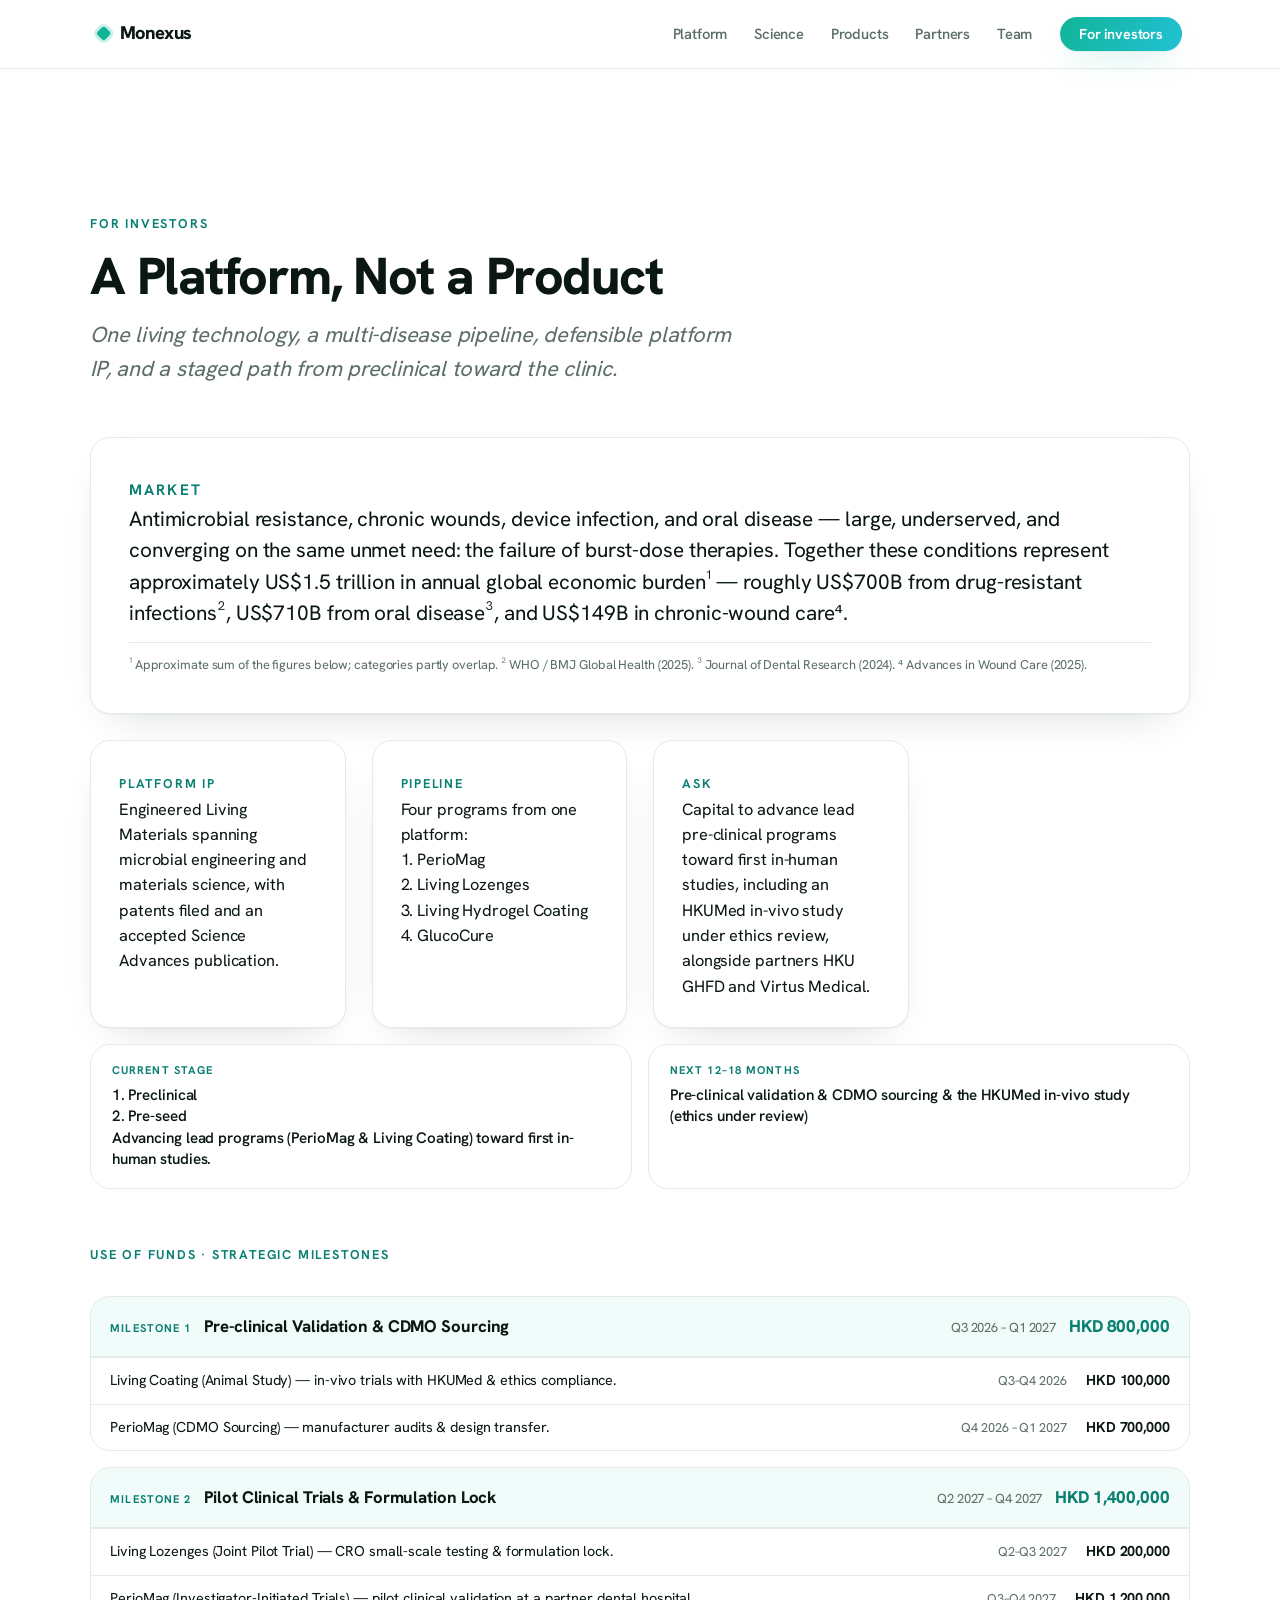
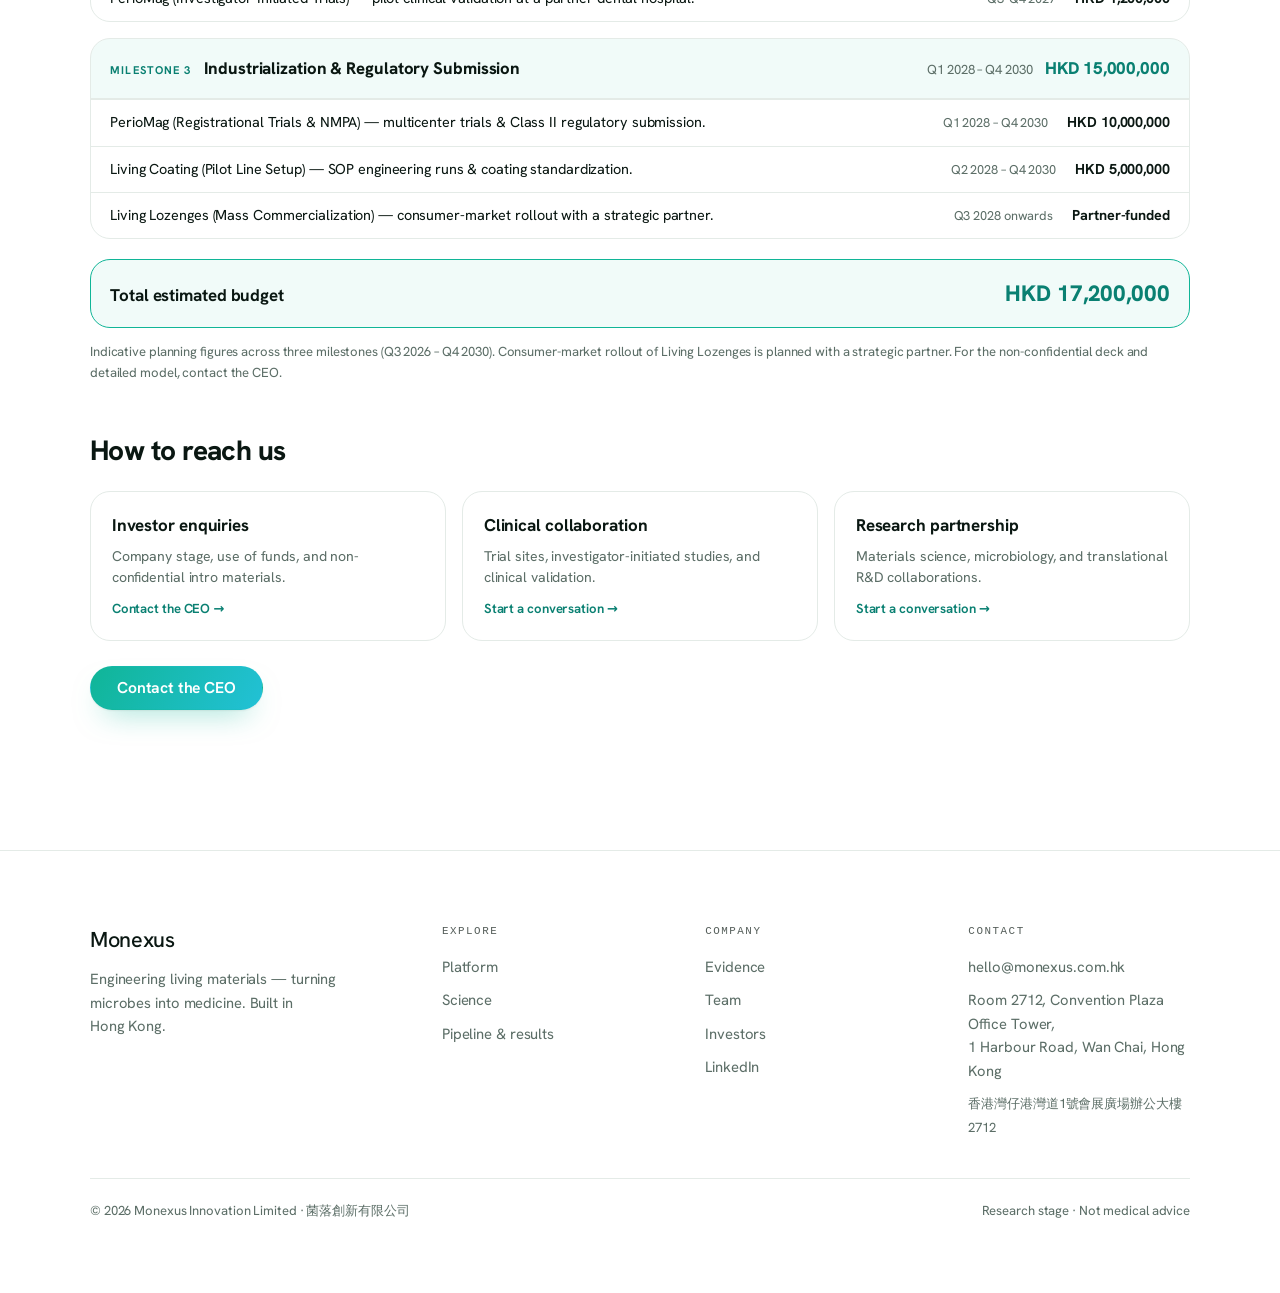
==== investors.html @ 0c7e55ca "Monexus website: static multipage build with sitemap, robots and canonical tags" ====
<!doctype html>
<html lang="en">
<head>
<meta charset="utf-8">
<meta name="viewport" content="width=device-width, initial-scale=1">
<title>For Investors — Monexus</title>
<meta name="description" content="For investors: Monexus is a preclinical, pre-seed Engineered Living Materials platform with a multi-disease pipeline, defensible IP and a staged path toward the clinic.">
<meta name="theme-color" content="#FFFFFF">
<link rel="canonical" href="https://monexus.example/investors.html">
<link rel="icon" href="data:image/svg+xml,%3Csvg xmlns='http://www.w3.org/2000/svg' viewBox='0 0 32 32'%3E%3Crect width='32' height='32' rx='7' fill='%2310B597'/%3E%3Ctext x='16' y='23' font-family='system-ui,sans-serif' font-size='20' font-weight='800' text-anchor='middle' fill='white'%3EM%3C/text%3E%3C/svg%3E">
<meta property="og:type" content="website">
<meta property="og:site_name" content="Monexus">
<meta property="og:url" content="https://monexus.example/investors.html">
<meta property="og:title" content="For Investors — Monexus">
<meta property="og:description" content="For investors: Monexus is a preclinical, pre-seed Engineered Living Materials platform with a multi-disease pipeline, defensible IP and a staged path toward the clinic.">
<meta name="twitter:card" content="summary">
<link rel="stylesheet" href="assets/fonts.css">
<link rel="stylesheet" href="assets/styles.css">
<link rel="stylesheet" href="assets/team.css">
</head>
<body>
<div class="site-root">
<header class="nav"><div class="nav__inner"><a class="nav__brand" href="index.html">Monexus</a><button class="nav__burger" type="button" aria-label="Menu" aria-expanded="false" aria-controls="nav-menu"><span></span><span></span><span></span></button><div class="nav__menu" id="nav-menu"><nav aria-label="Primary"><ul class="nav__links"><li><a class="nav__link" href="index.html">Platform</a></li><li><a class="nav__link" href="science.html">Science</a></li><li><a class="nav__link" href="products.html">Products</a></li><li><a class="nav__link" href="partners.html">Partners</a></li><li><a class="nav__link" href="team.html">Team</a></li></ul></nav><div class="nav__actions"><a class="btn" href="investors.html">For investors</a></div></div></div></header>
<main class="tab-main" id="investors">
<section class="section" id="investors-sec"><div class="container"><div class="sec-head reveal"><span class="eyebrow">For investors</span><h2>A Platform, Not a Product</h2><p class="dek">One living technology, a multi-disease pipeline, defensible platform IP, and a staged path from preclinical toward the clinic.</p></div><div class="investor-grid reveal" style="margin-top:2rem"><div class="investor-item reveal investor-item--market"><span class="investor-item__label">Market</span><p class="investor-item__text">Antimicrobial resistance, chronic wounds, device infection, and oral disease — large, underserved, and converging on the same unmet need: the failure of burst-dose therapies. Together these conditions represent approximately US$1.5 trillion in annual global economic burden¹ — roughly US$700B from drug-resistant infections², US$710B from oral disease³, and US$149B in chronic-wound care⁴.</p><p class="investor-item__sources">¹ Approximate sum of the figures below; categories partly overlap.  ² WHO / BMJ Global Health (2025).  ³ Journal of Dental Research (2024).  ⁴ Advances in Wound Care (2025).</p></div><div class="investor-item reveal"><span class="investor-item__label">Platform IP</span><p class="investor-item__text">Engineered Living Materials spanning microbial engineering and materials science, with patents filed and an accepted Science Advances publication.</p></div><div class="investor-item reveal"><span class="investor-item__label">Pipeline</span><p class="investor-item__text">Four programs from one platform:<br>1. PerioMag<br>2. Living Lozenges<br>3. Living Hydrogel Coating<br>4. GlucoCure</p></div><div class="investor-item reveal"><span class="investor-item__label">Ask</span><p class="investor-item__text">Capital to advance lead pre-clinical programs toward first in-human studies, including an HKUMed in-vivo study under ethics review, alongside partners HKU GHFD and Virtus Medical.</p></div></div><div class="inv-stage reveal"><div class="inv-stage__item"><div class="inv-stage__k">Current stage</div><div class="inv-stage__v">1. Preclinical<br>2. Pre-seed<br>Advancing lead programs (PerioMag &amp; Living Coating) toward first in-human studies.</div></div><div class="inv-stage__item"><div class="inv-stage__k">Next 12–18 months</div><div class="inv-stage__v">Pre-clinical validation &amp; CDMO sourcing &amp; the HKUMed in-vivo study (ethics under review)</div></div></div><div class="reveal" style="margin-top:clamp(2.5rem,4vw,3.5rem)"><span class="eyebrow">Use of funds · strategic milestones</span></div><div class="reveal"><div class="inv-mile reveal"><div class="inv-mile__head"><span class="inv-mile__m">Milestone 1</span><span class="inv-mile__t">Pre-clinical Validation &amp; CDMO Sourcing</span><span class="inv-mile__time">Q3 2026 – Q1 2027</span><span class="inv-mile__budget">HKD 800,000</span></div><div class="inv-row"><span>Living Coating (Animal Study) — in-vivo trials with HKUMed &amp; ethics compliance.</span><span class="inv-row__time">Q3–Q4 2026</span><span class="inv-row__b">HKD 100,000</span></div><div class="inv-row"><span>PerioMag (CDMO Sourcing) — manufacturer audits &amp; design transfer.</span><span class="inv-row__time">Q4 2026 – Q1 2027</span><span class="inv-row__b">HKD 700,000</span></div></div><div class="inv-mile reveal"><div class="inv-mile__head"><span class="inv-mile__m">Milestone 2</span><span class="inv-mile__t">Pilot Clinical Trials &amp; Formulation Lock</span><span class="inv-mile__time">Q2 2027 – Q4 2027</span><span class="inv-mile__budget">HKD 1,400,000</span></div><div class="inv-row"><span>Living Lozenges (Joint Pilot Trial) — CRO small-scale testing &amp; formulation lock.</span><span class="inv-row__time">Q2–Q3 2027</span><span class="inv-row__b">HKD 200,000</span></div><div class="inv-row"><span>PerioMag (Investigator-Initiated Trials) — pilot clinical validation at a partner dental hospital.</span><span class="inv-row__time">Q3–Q4 2027</span><span class="inv-row__b">HKD 1,200,000</span></div></div><div class="inv-mile reveal"><div class="inv-mile__head"><span class="inv-mile__m">Milestone 3</span><span class="inv-mile__t">Industrialization &amp; Regulatory Submission</span><span class="inv-mile__time">Q1 2028 – Q4 2030</span><span class="inv-mile__budget">HKD 15,000,000</span></div><div class="inv-row"><span>PerioMag (Registrational Trials &amp; NMPA) — multicenter trials &amp; Class II regulatory submission.</span><span class="inv-row__time">Q1 2028 – Q4 2030</span><span class="inv-row__b">HKD 10,000,000</span></div><div class="inv-row"><span>Living Coating (Pilot Line Setup) — SOP engineering runs &amp; coating standardization.</span><span class="inv-row__time">Q2 2028 – Q4 2030</span><span class="inv-row__b">HKD 5,000,000</span></div><div class="inv-row"><span>Living Lozenges (Mass Commercialization) — consumer-market rollout with a strategic partner.</span><span class="inv-row__time">Q3 2028 onwards</span><span class="inv-row__b">Partner-funded</span></div></div></div><div class="inv-total reveal"><span class="inv-total__l">Total estimated budget</span><span class="inv-total__v">HKD 17,200,000</span></div><p class="text-muted reveal" style="margin-top:.8rem;font-size:.82rem;color:var(--muted)">Indicative planning figures across three milestones (Q3 2026 – Q4 2030). Consumer-market rollout of Living Lozenges is planned with a strategic partner. For the non-confidential deck and detailed model, contact the CEO.</p><h3 class="reveal" style="margin-top:clamp(2.5rem,4vw,3.5rem)">How to reach us</h3><div class="inv-lanes"><a class="inv-lane reveal" href="mailto:hello@monexus.com.hk?subject=Investor%20enquiries"><div class="inv-lane__t">Investor enquiries</div><div class="inv-lane__d">Company stage, use of funds, and non-confidential intro materials.</div><div class="inv-lane__a">Contact the CEO →</div></a><a class="inv-lane reveal" href="mailto:hello@monexus.com.hk?subject=Clinical%20collaboration"><div class="inv-lane__t">Clinical collaboration</div><div class="inv-lane__d">Trial sites, investigator-initiated studies, and clinical validation.</div><div class="inv-lane__a">Start a conversation →</div></a><a class="inv-lane reveal" href="mailto:hello@monexus.com.hk?subject=Research%20partnership"><div class="inv-lane__t">Research partnership</div><div class="inv-lane__d">Materials science, microbiology, and translational R&amp;D collaborations.</div><div class="inv-lane__a">Start a conversation →</div></a></div><div class="reveal" style="margin-top:1.6rem"><a class="btn" href="mailto:hello@monexus.com.hk?subject=Investor%20enquiry%20—%20Monexus">Contact the CEO</a></div></div></section>
</main>
<footer class="site-footer"><div class="container"><div class="site-footer__grid"><div><div class="site-footer__brand">Monexus</div><p class="site-footer__tagline">Engineering living materials — turning microbes into medicine. Built in Hong Kong.</p></div><div><div class="footer-col__head">Explore</div><ul class="footer-col__list"><li><a href="index.html">Platform</a></li><li><a href="science.html">Science</a></li><li><a href="products.html">Pipeline &amp; results</a></li></ul></div><div><div class="footer-col__head">Company</div><ul class="footer-col__list"><li><a href="partners.html">Evidence</a></li><li><a href="team.html">Team</a></li><li><a href="investors.html">Investors</a></li><li><a href="https://www.linkedin.com/company/monexus-innovation" target="_blank" rel="noopener">LinkedIn</a></li></ul></div><div><div class="footer-col__head">Contact</div><ul class="footer-col__list"><li><a href="mailto:hello@monexus.com.hk">hello@monexus.com.hk</a></li><li><span style="color:var(--muted)">Room 2712, Convention Plaza Office Tower,<br>1 Harbour Road, Wan Chai, Hong Kong</span></li><li><span class="zh" style="color:var(--muted)">香港灣仔港灣道1號會展廣場辦公大樓2712</span></li></ul></div></div><div class="site-footer__base" style="margin-top:2.5rem;padding-top:1.3rem;border-top:1px solid var(--line);display:flex;justify-content:space-between;gap:1rem;flex-wrap:wrap;font-size:.82rem;color:var(--muted)"><span>© 2026 Monexus Innovation Limited · 菌落創新有限公司</span><span>Research stage · Not medical advice</span></div></div></footer>
</div>
<script src="assets/app.js"></script>
</body>
</html>
---- assets/fonts.css ----
@font-face{font-family:'Hanken Grotesk';font-style:normal;font-weight:100 900;font-display:swap;src:url([data-uri]) format('woff2');}
@font-face{font-family:'Fraunces';font-style:normal;font-weight:100 900;font-display:swap;src:url([data-uri]) format('woff2');}
---- assets/styles.css ----
/* =========================================================================
   MONEXUS — core stylesheet
   Editorial, premium biotech. "Cultured life meets clinical precision."
   Style components ONLY through tokens. Low, predictable specificity.
   ========================================================================= */

/* ---- Tokens -------------------------------------------------------------
   :root holds the LIGHT theme + all structural/derived tokens.
   Dark is applied via @media, and BOTH toggle attributes override it so the
   viewer switch wins in either direction (attribute specificity 0,1,1 beats
   the media :root at 0,0,1).
   ------------------------------------------------------------------------- */
:root {
  /* palette — light: cool porcelain / clinical */
  --paper: #F4F6F3;
  --surface: #FCFDFB;
  --surface-2: #EAEEE9;
  --ink: #0C201C;
  --muted: #5C6E68;
  --line: rgba(12, 32, 28, .12);

  /* brand + semantic */
  --jade: #0FA97F;
  --jade-deep: #0A5D4A;
  --coral: #EE6C4D;
  --slate: #4C6E8E;
  --amber: #E8B84B;

  /* elevation — soft, low, ink-tinted */
  --shadow-1: 0 1px 2px rgba(12, 32, 28, .05), 0 12px 30px -16px rgba(12, 32, 28, .24);

  /* type families (faces injected separately) */
  --font-display: 'Fraunces', Georgia, 'Times New Roman', serif;
  --font-body: 'Hanken Grotesk', system-ui, -apple-system, Segoe UI, sans-serif;
  --font-mono: ui-monospace, 'SF Mono', Menlo, Consolas, monospace;

  /* modular type scale — fluid where it counts */
  --step-eyebrow: .78rem;
  --step-body: 1.0625rem;
  --step-lead: clamp(1.15rem, 1.02rem + .6vw, 1.5rem);
  --step-h3: clamp(1.4rem, 1.14rem + 1.15vw, 2rem);
  --step-h2: clamp(2rem, 1.42rem + 2.55vw, 3.4rem);
  --step-h1: clamp(2.6rem, 1.62rem + 4.35vw, 5rem);
  --step-index: clamp(2.4rem, 1.9rem + 2.4vw, 3.6rem);

  /* geometry */
  --radius: 16px;
  --radius-sm: 10px;
  --maxw: 1140px;
  --gutter: clamp(1.25rem, 1rem + 3.2vw, 3rem);
  --measure: 65ch;

  /* motion */
  --ease: cubic-bezier(.22, .61, .26, 1);
  --dur: .24s;

  /* derived color tokens — recompute per theme via color-mix */
  --jade-soft: color-mix(in srgb, var(--jade) 12%, var(--surface));
  --amber-soft: color-mix(in srgb, var(--amber) 20%, var(--surface));
  --coral-soft: color-mix(in srgb, var(--coral) 14%, var(--surface));
  --ink-2: color-mix(in srgb, var(--ink) 70%, var(--surface));
  --nav-bg: color-mix(in srgb, var(--surface) 74%, transparent);
  --focus: color-mix(in srgb, var(--jade) 55%, var(--slate));
}

/* dark — deep viridian world */


/* explicit light — restores light even under a dark OS preference */


/* explicit dark — forces dark even under a light OS preference */


/* ---- Reset --------------------------------------------------------------- */
*,
*::before,
*::after {
  box-sizing: border-box;
}

* {
  margin: 0;
}

html {
  -webkit-text-size-adjust: 100%;
  text-size-adjust: 100%;
  scroll-behavior: smooth;
  -webkit-tap-highlight-color: transparent;
}

body {
  min-height: 100dvh;
  background: var(--paper);
  color: var(--ink);
  font-family: var(--font-body);
  font-size: var(--step-body);
  line-height: 1.65;
  font-weight: 400;
  font-feature-settings: "kern" 1, "liga" 1, "calt" 1;
  -webkit-font-smoothing: antialiased;
  -moz-osx-font-smoothing: grayscale;
  text-rendering: optimizeLegibility;
  overflow-x: hidden;
}

img,
picture,
svg,
video,
canvas {
  display: block;
  max-width: 100%;
  height: auto;
}

input,
button,
textarea,
select {
  font: inherit;
  color: inherit;
}

button {
  cursor: pointer;
}

a {
  color: var(--jade-deep);
  text-decoration-color: color-mix(in srgb, currentColor 40%, transparent);
  text-underline-offset: .18em;
  text-decoration-thickness: from-font;
}

a:hover {
  text-decoration-color: currentColor;
}

ul,
ol {
  padding-left: 1.15em;
}

:target {
  scroll-margin-top: 5.5rem;
}

/* ---- Base typography ----------------------------------------------------- */
h1,
h2,
h3,
h4 {
  font-family: var(--font-display);
  font-weight: 460;
  line-height: 1.06;
  letter-spacing: -0.012em;
  text-wrap: balance;
  color: var(--ink);
  font-optical-sizing: auto;
}

h1 {
  font-size: var(--step-h1);
  line-height: 1.02;
  letter-spacing: -0.02em;
}

h2 {
  font-size: var(--step-h2);
  line-height: 1.05;
  letter-spacing: -0.016em;
}

h3 {
  font-size: var(--step-h3);
  line-height: 1.12;
}

h4 {
  font-size: 1.15rem;
  line-height: 1.25;
  letter-spacing: -0.008em;
}

p {
  text-wrap: pretty;
}

strong,
b {
  font-weight: 600;
}

small {
  font-size: .82em;
}

code,
kbd,
samp {
  font-family: var(--font-mono);
  font-size: .9em;
}

/* ---- Layout primitives --------------------------------------------------- */
.container {
  width: 100%;
  max-width: var(--maxw);
  margin-inline: auto;
  padding-inline: var(--gutter);
}

/* Section rhythm — padding-only, single selector, no competing spacing. */
.section {
  padding-block: clamp(3.5rem, 2.4rem + 5.4vw, 7rem);
}

.section--tight {
  padding-block: clamp(2.25rem, 1.7rem + 2.6vw, 3.75rem);
}

.section--flush-top {
  padding-top: 0;
}

/* Ideal reading measure. Apply to running text blocks. */
.measure {
  max-width: var(--measure);
}

.stack > * + * {
  margin-top: 1rem;
}

.stack-lg > * + * {
  margin-top: 1.75rem;
}

/* Horizontal-scroll guard for wide media / tables / code. */
.scroll-x {
  max-width: 100%;
  overflow-x: auto;
  overscroll-behavior-x: contain;
  -webkit-overflow-scrolling: touch;
}

.scroll-x > table {
  min-width: max-content;
}

/* ---- Eyebrow / kicker ---------------------------------------------------- */
.eyebrow {
  display: inline-flex;
  align-items: center;
  gap: .6em;
  font-family: var(--font-mono);
  font-size: var(--step-eyebrow);
  font-weight: 500;
  letter-spacing: .18em;
  text-transform: uppercase;
  color: var(--jade-deep);
}

.eyebrow::before {
  content: "";
  width: 1.75em;
  height: 1px;
  background: currentColor;
  opacity: .7;
  flex: none;
}

.eyebrow--bare::before {
  display: none;
}

/* ---- Lead / dek ---------------------------------------------------------- */
.lead,
.dek {
  font-size: var(--step-lead);
  line-height: 1.5;
  color: var(--muted);
  font-weight: 380;
  text-wrap: pretty;
  max-width: 54ch;
}

.dek {
  font-family: var(--font-display);
  font-style: italic;
  font-weight: 400;
  color: var(--ink-2);
}

/* Uppercase micro-label, reusable. */
.label {
  font-family: var(--font-mono);
  font-size: .72rem;
  letter-spacing: .14em;
  text-transform: uppercase;
  color: var(--muted);
  font-weight: 500;
}

/* ---- Top navigation ------------------------------------------------------ */
.nav {
  position: sticky;
  top: 0;
  z-index: 50;
  background: var(--nav-bg);
  border-bottom: 1px solid var(--line);
  -webkit-backdrop-filter: blur(14px) saturate(1.4);
  backdrop-filter: blur(14px) saturate(1.4);
}

.nav__inner {
  width: 100%;
  max-width: var(--maxw);
  margin-inline: auto;
  padding-inline: var(--gutter);
  min-height: 4.25rem;
  display: flex;
  align-items: center;
  justify-content: space-between;
  gap: 1rem;
  flex-wrap: wrap;
}

.nav__brand {
  font-family: var(--font-display);
  font-weight: 500;
  font-size: 1.28rem;
  letter-spacing: -0.015em;
  color: var(--ink);
  text-decoration: none;
  display: inline-flex;
  align-items: center;
  gap: .55em;
  flex: none;
}

.nav__brand::before {
  content: "";
  width: .62em;
  height: .62em;
  border-radius: 3px;
  background: var(--jade);
  box-shadow: 0 0 0 3px color-mix(in srgb, var(--jade) 22%, transparent);
  transform: rotate(45deg);
  flex: none;
}

.nav__links {
  display: flex;
  align-items: center;
  gap: clamp(.75rem, .3rem + 1.4vw, 1.9rem);
  list-style: none;
  padding: 0;
  margin: 0;
  flex-wrap: wrap;
}

.nav__link {
  font-size: .95rem;
  color: var(--muted);
  text-decoration: none;
  padding: .35rem 0;
  position: relative;
  transition: color var(--dur) var(--ease);
}

.nav__link:hover,
.nav__link[aria-current] {
  color: var(--ink);
}

.nav__link[aria-current]::after {
  content: "";
  position: absolute;
  left: 0;
  right: 0;
  bottom: -2px;
  height: 2px;
  background: var(--jade);
  border-radius: 2px;
}

.nav__actions {
  display: flex;
  align-items: center;
  gap: .75rem;
  flex: none;
}

/* Theme-toggle placeholder (id="theme-toggle") */
#theme-toggle {
  --sz: 2.4rem;
  width: var(--sz);
  height: var(--sz);
  display: inline-grid;
  place-items: center;
  border: 1px solid var(--line);
  border-radius: 999px;
  background: color-mix(in srgb, var(--surface) 60%, transparent);
  color: var(--muted);
  line-height: 0;
  transition: color var(--dur) var(--ease), border-color var(--dur) var(--ease),
    background var(--dur) var(--ease);
}

#theme-toggle:hover {
  color: var(--ink);
  border-color: color-mix(in srgb, var(--ink) 26%, var(--line));
  background: var(--surface-2);
}

/* ---- Buttons ------------------------------------------------------------- */
.btn,
.btn-ghost {
  --btn-py: .72rem;
  --btn-px: 1.35rem;
  display: inline-flex;
  align-items: center;
  justify-content: center;
  gap: .5em;
  padding: var(--btn-py) var(--btn-px);
  border-radius: 999px;
  font-family: var(--font-body);
  font-size: .96rem;
  font-weight: 560;
  letter-spacing: .005em;
  line-height: 1;
  text-decoration: none;
  border: 1px solid transparent;
  transition: transform var(--dur) var(--ease), background var(--dur) var(--ease),
    border-color var(--dur) var(--ease), color var(--dur) var(--ease),
    box-shadow var(--dur) var(--ease);
}

.btn {
  background: var(--jade-deep);
  color: #F4F6F3;
  box-shadow: var(--shadow-1);
}

.btn:hover {
  background: color-mix(in srgb, var(--jade-deep) 88%, var(--ink));
  transform: translateY(-1px);
}

.btn:active {
  transform: translateY(0);
}

.btn-ghost {
  background: transparent;
  color: var(--ink);
  border-color: var(--line);
}

.btn-ghost:hover {
  border-color: color-mix(in srgb, var(--ink) 32%, var(--line));
  background: color-mix(in srgb, var(--ink) 4%, transparent);
  transform: translateY(-1px);
}

.btn[disabled],
.btn-ghost[disabled] {
  opacity: .5;
  pointer-events: none;
}

.btn:focus-visible,
.btn-ghost:focus-visible,
#theme-toggle:focus-visible,
.nav__link:focus-visible,
.gloss:focus-visible,
a:focus-visible {
  outline: 2px solid var(--focus);
  outline-offset: 3px;
  border-radius: 6px;
}

/* ---- Card ---------------------------------------------------------------- */
.card {
  background: var(--surface);
  border: 1px solid var(--line);
  border-radius: var(--radius);
  padding: clamp(1.35rem, 1.1rem + 1vw, 2rem);
  box-shadow: var(--shadow-1);
}

.card--flat {
  box-shadow: none;
}

.card__eyebrow {
  margin-bottom: .85rem;
}

.card__title {
  font-size: var(--step-h3);
  margin-bottom: .5rem;
}

.card > * + * {
  margin-top: .85rem;
}

/* Link-card affordance */
a.card {
  display: block;
  color: inherit;
  text-decoration: none;
  transition: transform var(--dur) var(--ease), border-color var(--dur) var(--ease),
    box-shadow var(--dur) var(--ease);
}

a.card:hover {
  transform: translateY(-3px);
  border-color: color-mix(in srgb, var(--jade) 40%, var(--line));
  box-shadow: 0 1px 2px rgba(12, 32, 28, .05), 0 22px 44px -22px color-mix(in srgb, var(--jade) 45%, transparent);
}

/* ---- Stat tile ----------------------------------------------------------- */
.stat {
  display: flex;
  flex-direction: column;
  gap: .35rem;
  padding: clamp(1.1rem, .9rem + .8vw, 1.6rem);
  background: var(--surface);
  border: 1px solid var(--line);
  border-radius: var(--radius-sm);
}

.stat__value {
  font-family: var(--font-display);
  font-weight: 480;
  font-size: clamp(2rem, 1.5rem + 2vw, 3rem);
  line-height: 1;
  letter-spacing: -0.02em;
  color: var(--ink);
  font-variant-numeric: tabular-nums lining-nums;
}

.stat__value--jade {
  color: var(--jade-deep);
}

.stat__label {
  font-family: var(--font-mono);
  font-size: .72rem;
  letter-spacing: .13em;
  text-transform: uppercase;
  color: var(--muted);
}

.stat__note {
  font-size: .88rem;
  color: var(--muted);
  line-height: 1.4;
}

/* Simple auto-fit grid for stat rows / card rows. */
.grid-tiles {
  display: grid;
  grid-template-columns: repeat(auto-fit, minmax(min(15rem, 100%), 1fr));
  gap: clamp(1rem, .7rem + 1vw, 1.5rem);
}

/* ---- Two-column feature -------------------------------------------------- */
.feature {
  display: grid;
  grid-template-columns: 1.05fr .95fr;
  gap: clamp(2rem, 1rem + 5vw, 5rem);
  align-items: center;
}

.feature--reverse .feature__media {
  order: 2;
}

.feature__body > * + * {
  margin-top: 1.15rem;
}

.feature__media {
  border-radius: var(--radius);
  overflow: hidden;
  border: 1px solid var(--line);
  background: var(--surface-2);
  box-shadow: var(--shadow-1);
}

.feature__media img {
  width: 100%;
  object-fit: cover;
}

@media (max-width: 820px) {
  .feature {
    grid-template-columns: 1fr;
    gap: clamp(1.5rem, 1rem + 3vw, 2.5rem);
  }

  .feature--reverse .feature__media {
    order: 0;
  }
}

/* ---- Product "chapter" header -------------------------------------------- */
.chapter {
  display: grid;
  grid-template-columns: auto 1fr;
  align-items: start;
  column-gap: clamp(1.25rem, .8rem + 2vw, 2.5rem);
  row-gap: 1rem;
  padding-block: 1.25rem 1.5rem;
  border-top: 1px solid var(--line);
}

.chapter__index {
  font-family: var(--font-mono);
  font-size: var(--step-index);
  font-weight: 500;
  line-height: 1;
  letter-spacing: -0.02em;
  color: color-mix(in srgb, var(--jade) 55%, var(--muted));
  font-variant-numeric: tabular-nums;
  padding-top: .1em;
}

.chapter__title {
  font-size: var(--step-h2);
}

.chapter__eyebrow {
  margin-bottom: .6rem;
}

.chapter__dek {
  margin-top: .75rem;
  max-width: var(--measure);
}

@media (max-width: 640px) {
  .chapter {
    grid-template-columns: 1fr;
  }
}

/* ---- Inline glossary chip + popover -------------------------------------- */
.gloss-wrap {
  position: relative;
  display: inline-block;
}

.gloss {
  font: inherit;
  color: var(--jade-deep);
  background: none;
  border: 0;
  padding: 0 .04em;
  cursor: help;
  text-decoration: underline dotted color-mix(in srgb, var(--jade) 70%, transparent);
  text-underline-offset: .2em;
  text-decoration-thickness: 1.5px;
  transition: color var(--dur) var(--ease), background var(--dur) var(--ease);
}

.gloss:hover,
.gloss[data-open] {
  color: var(--jade);
  background: color-mix(in srgb, var(--jade) 12%, transparent);
  border-radius: 4px;
}

.gloss-pop {
  position: absolute;
  left: 0;
  top: calc(100% + .55rem);
  z-index: 40;
  width: max-content;
  max-width: min(22rem, 78vw);
  padding: .85rem 1rem;
  background: var(--surface);
  color: var(--ink);
  border: 1px solid var(--line);
  border-radius: var(--radius-sm);
  box-shadow: var(--shadow-1);
  font-size: .9rem;
  line-height: 1.5;
  font-weight: 400;
  text-align: left;
  /* hidden by default; JS flips [data-open] */
  opacity: 0;
  visibility: hidden;
  transform: translateY(-4px) scale(.98);
  transform-origin: top left;
  transition: opacity var(--dur) var(--ease), transform var(--dur) var(--ease),
    visibility var(--dur) var(--ease);
}

.gloss-pop[data-open] {
  opacity: 1;
  visibility: visible;
  transform: translateY(0) scale(1);
}

.gloss-pop::before {
  content: "";
  position: absolute;
  left: 1rem;
  top: -5px;
  width: 9px;
  height: 9px;
  background: var(--surface);
  border-left: 1px solid var(--line);
  border-top: 1px solid var(--line);
  transform: rotate(45deg);
}

.gloss-pop__term {
  display: block;
  font-family: var(--font-mono);
  font-size: .68rem;
  letter-spacing: .12em;
  text-transform: uppercase;
  color: var(--jade-deep);
  margin-bottom: .35rem;
}

/* ---- Research-stage disclaimer banner ------------------------------------ */
.disclaimer {
  display: flex;
  align-items: flex-start;
  gap: .85rem;
  padding: .9rem 1.15rem;
  background: var(--amber-soft);
  border: 1px solid color-mix(in srgb, var(--amber) 45%, var(--line));
  border-left: 3px solid var(--amber);
  border-radius: var(--radius-sm);
  color: var(--ink-2);
  font-size: .9rem;
  line-height: 1.55;
}

.disclaimer__tag {
  flex: none;
  font-family: var(--font-mono);
  font-size: .66rem;
  font-weight: 600;
  letter-spacing: .14em;
  text-transform: uppercase;
  color: color-mix(in srgb, var(--amber) 32%, var(--ink));
  padding: .28em .55em;
  border: 1px solid color-mix(in srgb, var(--amber) 50%, var(--line));
  border-radius: 999px;
  white-space: nowrap;
  margin-top: .05em;
}

.disclaimer strong {
  color: var(--ink);
}

/* ---- Footer -------------------------------------------------------------- */
.site-footer {
  background: var(--surface);
  border-top: 1px solid var(--line);
  padding-block: clamp(2.5rem, 2rem + 2.5vw, 4rem);
  color: var(--muted);
}

.site-footer__grid {
  display: grid;
  grid-template-columns: minmax(0, 1.4fr) repeat(auto-fit, minmax(9rem, 1fr));
  gap: clamp(1.5rem, 1rem + 2vw, 3rem);
  align-items: start;
}

.site-footer__brand {
  font-family: var(--font-display);
  font-size: 1.35rem;
  font-weight: 500;
  letter-spacing: -0.015em;
  color: var(--ink);
}

.site-footer__tagline {
  margin-top: .6rem;
  font-size: .92rem;
  max-width: 34ch;
}

.footer-col__head {
  font-family: var(--font-mono);
  font-size: .68rem;
  letter-spacing: .14em;
  text-transform: uppercase;
  color: var(--ink-2);
  margin-bottom: .9rem;
}

.footer-col__list {
  list-style: none;
  padding: 0;
  margin: 0;
  display: flex;
  flex-direction: column;
  gap: .55rem;
}

.footer-col__list a {
  color: var(--muted);
  text-decoration: none;
  font-size: .93rem;
  transition: color var(--dur) var(--ease);
}

.footer-col__list a:hover {
  color: var(--ink);
}

.site-footer__base {
  margin-top: clamp(2rem, 1.5rem + 2vw, 3rem);
  padding-top: 1.35rem;
  border-top: 1px solid var(--line);
  display: flex;
  justify-content: space-between;
  align-items: center;
  gap: 1rem;
  flex-wrap: wrap;
  font-size: .82rem;
  color: var(--muted);
}

/* ---- Utilities ----------------------------------------------------------- */
.text-jade {
  color: var(--jade-deep);
}

.text-muted {
  color: var(--muted);
}

.divider {
  height: 1px;
  background: var(--line);
  border: 0;
}

.visually-hidden {
  position: absolute;
  width: 1px;
  height: 1px;
  padding: 0;
  margin: -1px;
  overflow: hidden;
  clip: rect(0 0 0 0);
  clip-path: inset(50%);
  white-space: nowrap;
  border: 0;
}

/* ---- Motion preferences -------------------------------------------------- */
@media (prefers-reduced-motion: reduce) {
  html {
    scroll-behavior: auto;
  }

  *,
  *::before,
  *::after {
    animation-duration: .001ms !important;
    animation-iteration-count: 1 !important;
    transition-duration: .001ms !important;
    scroll-behavior: auto !important;
  }

  /* keep the popover functional without motion */
  .gloss-pop {
    transform: none;
  }

  .gloss-pop[data-open] {
    transform: none;
  }
}

.tab-main{min-height:60vh;}
.tabpanel{display:none;}
.tabpanel.is-active{display:block;}
.hero__cta{display:flex;gap:14px;flex-wrap:wrap;}
.hero__stats{display:grid;gap:1rem;}
.sec-head{max-width:70ch;}
.bl-list{list-style:none;padding:0;margin:0;display:grid;gap:.9rem;}
.bl{display:grid;gap:.15rem;padding-left:1.2rem;position:relative;}
.bl::before{content:"";position:absolute;left:0;top:.5em;width:.55rem;height:.55rem;border-radius:3px;background:var(--accent);}
.bl__label{font-weight:680;color:var(--ink);}
.bl__text{color:var(--muted);font-size:.96rem;line-height:1.5;}
.product{scroll-margin-top:5.5rem;}
.product__head{margin-bottom:2.5rem;}
.product__tag{display:inline-flex;align-items:center;font-size:.68rem;letter-spacing:.06em;text-transform:uppercase;color:var(--accent-deep);background:var(--accent-tint);padding:.32em .7em;margin-left:.7rem;vertical-align:middle;border-radius:999px;white-space:nowrap;}
.pull{padding-left:1.1rem;}  /* font/size/color come from the frontier .pull rule (this was fully overridden) */
.chapter{display:grid;grid-template-columns:1fr;align-items:start;column-gap:clamp(1.25rem,.8rem+2vw,2.5rem);row-gap:1rem;}
@media(max-width:640px){.chapter{grid-template-columns:1fr;}}
.chapter__index{font-family:var(--font-display);font-weight:800;font-size:clamp(2.4rem,1.9rem+2.4vw,3.6rem);line-height:1;color:var(--accent);}
.chapter__dek{margin-top:.6rem;}
.feature{display:grid;grid-template-columns:1.02fr .98fr;gap:clamp(2rem,1rem+5vw,4rem);align-items:center;}
.feature--solo{grid-template-columns:1fr;}
.feature--solo .feature__body{max-width:none;}
.feature--reverse .feature__media{order:2;}
@media(max-width:820px){.feature{grid-template-columns:1fr;}.feature--reverse .feature__media{order:0;}}
.feature__body>*+*{margin-top:1.15rem;}
.grid-tiles{display:grid;grid-template-columns:repeat(auto-fit,minmax(min(15rem,100%),1fr));gap:clamp(1rem,.7rem+1vw,1.5rem);}
.stack>*+*{margin-top:1rem;}
.stack-lg>*+*{margin-top:1.5rem;}
.measure{max-width:64ch;}
.widget-frame{padding:clamp(.9rem,.6rem+1vw,1.4rem);overflow:hidden;}
.wcap{margin-top:.8rem;font-size:.82rem;color:var(--muted);text-align:center;line-height:1.45;}
.stat{display:flex;flex-direction:column;gap:.35rem;padding:clamp(1.1rem,.9rem+.8vw,1.5rem);}
.stat__value{font-family:var(--font-display);font-weight:800;font-size:clamp(1.8rem,1.4rem+1.6vw,2.6rem);line-height:1;color:var(--accent-deep);}
.stat__label{font-size:.72rem;letter-spacing:.08em;text-transform:uppercase;color:var(--muted);}
.stat__note{font-size:.88rem;color:var(--muted);line-height:1.4;}
.partner-grid{display:grid;grid-template-columns:repeat(auto-fit,minmax(min(17rem,100%),1fr));gap:clamp(1rem,.7rem+1vw,1.5rem);}
.partner{display:flex;flex-direction:column;gap:.6rem;padding:1.6rem 1.5rem;}
.partner__mark{width:2.8rem;height:2.8rem;display:grid;place-items:center;background:var(--accent-tint);color:var(--accent-deep);border-radius:var(--radius-sm);}
.partner h3{font-size:1.1rem;line-height:1.2;}
.partner p{font-size:.94rem;color:var(--muted);}
.team-grid{margin-top:2rem;}
.person{padding:1.6rem 1.5rem;}
.person--lead{background:var(--accent-tint)!important;}
.person__avatar{width:3rem;height:3rem;display:grid;place-items:center;font-family:var(--font-display);font-weight:800;font-size:1.05rem;color:#fff;background:var(--grad);border-radius:999px;margin-bottom:.9rem;}
.person__name{font-weight:760;color:var(--ink);font-size:1.05rem;}
.person__role{font-size:.72rem;letter-spacing:.06em;text-transform:uppercase;color:var(--accent-deep);margin-top:.2rem;font-weight:640;}
.person__bio{margin-top:.7rem;font-size:.94rem;color:var(--muted);line-height:1.55;}
.vision__grid{display:grid;grid-template-columns:1.2fr .8fr;gap:clamp(2rem,1rem+4vw,4rem);align-items:start;}
@media(max-width:820px){.vision__grid{grid-template-columns:1fr;}}
.contact-card h3{font-size:clamp(1.3rem,2.2vw,1.7rem);}
.label{font-size:.72rem;letter-spacing:.08em;text-transform:uppercase;color:var(--muted);font-weight:600;}
.zh{font-size:.9em;color:var(--muted);}
.text-muted{color:var(--muted);}
/* team photos + links — horizontal stacked rows; row layout authority is the TEAM block in frontier.css */
.person{text-align:left;}
.person__photo-wrap{--size:96px;width:var(--size);height:var(--size);border-radius:999px;overflow:hidden;flex:0 0 auto;border:3px solid var(--surface);box-shadow:0 0 0 1px var(--line);}
.person--lead .person__photo-wrap{box-shadow:0 0 0 2px var(--accent);}
.person__photo{--z:1;--x:0%;--y:0%;width:100%;height:100%;object-fit:cover;transform:translate(var(--x),var(--y)) scale(var(--z));transform-origin:center;display:block;}
.person__body{flex:1 1 auto;min-width:0;}
.person__links{margin-top:.9rem;display:flex;gap:.5rem;flex-wrap:wrap;}
.person__link{font-size:.74rem;font-weight:640;color:var(--accent-deep);text-decoration:none;border:1px solid var(--line);border-radius:999px;padding:.28em .7em;transition:background .15s,border-color .15s;}
.person__link:hover{background:var(--accent-tint);border-color:var(--accent);}
@media(max-width:480px){.person{gap:1rem;}.team-grid .person__photo-wrap{--size:72px;}}
/* schematic figure */
.figure{margin-top:2.5rem;border:1px solid var(--line);border-radius:var(--radius);overflow:hidden;background:var(--surface);box-shadow:var(--shadow-1);}
.figure img{width:100%;height:auto;display:block;aspect-ratio:1440/810;}
/* figures that aren't 16:9 keep their own ratio (width/height attrs reserve the space) */
.figure--natural img{aspect-ratio:auto;border-radius:0;}
.figure figcaption{padding:.9rem 1.2rem;font-size:.85rem;color:var(--muted);line-height:1.5;border-top:1px solid var(--line);}
/* Living Hydrogel slide: frameless + full-bleed, as large as possible (per request).
   body{overflow-x:hidden} keeps the 100vw breakout from creating a horizontal scrollbar. */
.figure--natural{border:0;background:none;box-shadow:none;border-radius:0;overflow:visible;
  width:100vw;max-width:100vw;margin-left:calc(50% - 50vw);margin-right:calc(50% - 50vw);}
.figure--natural figcaption{border-top:0;padding:1rem clamp(20px,5vw,40px) 0;max-width:var(--maxw);margin:0 auto;}
/* investor milestone table + contact lanes */
.inv-mile{border:1px solid var(--line);border-radius:var(--radius);overflow:hidden;margin-top:1rem;background:var(--surface);}
.inv-mile__head{display:flex;justify-content:space-between;align-items:baseline;gap:.8rem;flex-wrap:wrap;padding:1rem 1.2rem;background:var(--accent-tint);border-bottom:1px solid var(--line);}
.inv-mile__m{font-size:.7rem;font-weight:700;letter-spacing:.1em;text-transform:uppercase;color:var(--accent-deep);}
.inv-mile__t{font-family:var(--font-display);font-weight:760;font-size:1.05rem;color:var(--ink);flex:1;min-width:12rem;}
.inv-mile__time{font-size:.82rem;color:var(--muted);font-variant-numeric:tabular-nums;}
.inv-mile__budget{font-family:var(--font-display);font-weight:800;color:var(--accent-deep);font-variant-numeric:tabular-nums;}
.inv-row{display:grid;grid-template-columns:1fr auto auto;gap:.4rem 1.2rem;align-items:baseline;padding:.7rem 1.2rem;border-top:1px solid var(--line);font-size:.9rem;color:var(--ink);}
.inv-row__time{color:var(--muted);font-size:.8rem;white-space:nowrap;font-variant-numeric:tabular-nums;}
.inv-row__b{font-weight:700;white-space:nowrap;font-variant-numeric:tabular-nums;text-align:right;}
@media(max-width:640px){.inv-row{grid-template-columns:1fr;}.inv-row__time,.inv-row__b{text-align:left;}}
.inv-total{display:flex;justify-content:space-between;align-items:baseline;gap:1rem;margin-top:1.2rem;padding:1rem 1.2rem;border:1px solid var(--accent);border-radius:var(--radius);background:var(--accent-tint);}
.inv-total__l{font-weight:700;color:var(--ink);}
.inv-total__v{font-family:var(--font-display);font-weight:800;font-size:1.4rem;color:var(--accent-deep);font-variant-numeric:tabular-nums;}
.inv-lanes{display:grid;grid-template-columns:repeat(auto-fit,minmax(min(15rem,100%),1fr));gap:1rem;margin-top:1.5rem;}
.inv-lane{border:1px solid var(--line);border-radius:var(--radius);padding:1.3rem;background:var(--surface);text-decoration:none;display:block;transition:border-color .15s,transform .15s,box-shadow .15s;}
.inv-lane:hover{border-color:var(--accent);transform:translateY(-2px);box-shadow:var(--shadow-1);}
.inv-lane__t{font-weight:720;color:var(--ink);}
.inv-lane__d{font-size:.88rem;color:var(--muted);margin-top:.4rem;line-height:1.5;}
.inv-lane__a{font-size:.82rem;color:var(--accent-deep);margin-top:.6rem;font-weight:640;}
.inv-stage{display:flex;gap:1rem;flex-wrap:wrap;margin-top:1rem;}
.inv-stage__item{flex:1;min-width:12rem;border:1px solid var(--line);border-radius:var(--radius);padding:1.1rem 1.3rem;background:var(--surface);}
.inv-stage__k{font-size:.7rem;font-weight:700;letter-spacing:.1em;text-transform:uppercase;color:var(--accent-deep);}
.inv-stage__v{margin-top:.3rem;color:var(--ink);font-weight:560;font-size:.95rem;line-height:1.4;}
/* closed glossary popovers must not occupy layout (avoids phantom horizontal scrollWidth) */
.gloss-pop{display:none!important;opacity:1!important;visibility:visible!important;transform:none!important;}
.gloss-pop[data-open]{display:block!important;}

/* f:mx-frontierkit */
#mx-frontierkit{
  --paper:#FFFFFF; --surface:#FFFFFF; --surface-2:#F1F6F3;
  --ink:#0A1712; --muted:#5C6E67; --line:#E4EBE7;
  --accent:#10B597; --accent-deep:#0A8072; --accent-2:#22C1D6;
  --jade:#10B597; --jade-deep:#0A8072;
  --coral:#F26D5B; --slate:#5B7C99; --amber:#E0A72E;
  --radius:20px; --radius-sm:12px;
  --shadow-1:0 1px 2px rgba(10,23,18,.04), 0 18px 44px -24px rgba(10,23,18,.20);
  --grad:linear-gradient(120deg, var(--accent), var(--accent-2));
  --font-display:'Hanken Grotesk',system-ui,-apple-system,'Segoe UI',sans-serif;
  --font-body:'Hanken Grotesk',system-ui,-apple-system,'Segoe UI',sans-serif;
  --font-serif:'Fraunces',Georgia,'Times New Roman',serif;
  color:var(--ink); font-family:var(--font-body);
  background:transparent; width:100%; max-width:100%;
  -webkit-font-smoothing:antialiased; text-rendering:optimizeLegibility;
}
#mx-frontierkit *,#mx-frontierkit *::before,#mx-frontierkit *::after{box-sizing:border-box;}
#mx-frontierkit .fk-eyebrow{
  display:inline-block; max-width:100%; font-size:.7rem; font-weight:700; letter-spacing:.14em;
  text-transform:uppercase; color:var(--accent-deep);
}

/* ---------- PART A: HERO BACKDROP ---------- */
#mx-frontierkit .fk-hero{
  position:relative; width:100%; min-height:440px; overflow:hidden;
  border-radius:var(--radius); border:1px solid var(--line);
  background:radial-gradient(120% 90% at 50% 6%, var(--surface-2), var(--paper) 62%);
  box-shadow:var(--shadow-1);
}
#mx-frontierkit .fk-hero::before{
  content:""; position:absolute; inset:0; pointer-events:none; z-index:1;
  background:radial-gradient(58% 52% at 50% 40%, color-mix(in srgb, var(--accent) 14%, transparent), transparent 72%);
}
#mx-frontierkit .fk-hero-canvas{
  position:absolute; inset:0; width:100%; height:100%;
  display:block; pointer-events:none; z-index:2;
}
#mx-frontierkit .fk-hero-overlay{
  position:relative; z-index:3; max-width:560px;
  display:flex; flex-direction:column; align-items:flex-start; gap:14px;
  padding:clamp(24px,5vw,52px);
}
#mx-frontierkit .fk-hero-h{
  margin:0; max-width:100%; font-family:var(--font-display); font-weight:800;
  font-size:clamp(2rem,6.4vw,3.6rem); line-height:1.02; letter-spacing:-.03em;
  color:var(--ink);
}
#mx-frontierkit .fk-hero-h em{
  font-family:var(--font-serif); font-style:italic; font-weight:500;
  background:var(--grad); -webkit-background-clip:text; background-clip:text;
  -webkit-text-fill-color:transparent; color:var(--accent-deep);
}
#mx-frontierkit .fk-hero-p{
  margin:0; max-width:46ch; font-size:clamp(.95rem,1.6vw,1.06rem);
  line-height:1.55; color:var(--muted);
}
#mx-frontierkit .fk-note{
  margin-top:2px; max-width:100%; font-size:.72rem; font-weight:600; letter-spacing:.02em;
  color:var(--muted); display:inline-flex; align-items:center; gap:8px;
  padding:6px 12px; border:1px solid var(--line); border-radius:999px;
  background:color-mix(in srgb, var(--surface) 70%, transparent);
  backdrop-filter:blur(6px); -webkit-backdrop-filter:blur(6px);
}
#mx-frontierkit .fk-motion{
  position:absolute; top:16px; right:16px; z-index:4;
  display:inline-flex; align-items:center; gap:8px; cursor:pointer;
  font-family:var(--font-body); font-size:.74rem; font-weight:700; color:var(--ink);
  padding:8px 12px; border-radius:999px; border:1px solid var(--line);
  background:color-mix(in srgb, var(--surface) 78%, transparent);
  backdrop-filter:blur(8px); -webkit-backdrop-filter:blur(8px);
  box-shadow:var(--shadow-1); transition:transform .18s ease, background .18s ease;
}
#mx-frontierkit .fk-motion:hover{transform:translateY(-1px);}
#mx-frontierkit .fk-motion:focus-visible{
  outline:2px solid var(--accent); outline-offset:2px;
}
#mx-frontierkit .fk-motion-dot{
  width:8px; height:8px; border-radius:50%; background:var(--accent);
  box-shadow:0 0 0 3px color-mix(in srgb, var(--accent) 22%, transparent);
}
#mx-frontierkit .fk-motion[aria-pressed="true"] .fk-motion-dot{
  background:var(--muted); box-shadow:none;
}

/* ---------- PART B: PLATFORM MOAT FLOW ---------- */
#mx-frontierkit .fk-platform{
  margin-top:22px; padding:clamp(22px,4vw,40px);
  border-radius:var(--radius); border:1px solid var(--line);
  background:linear-gradient(180deg, var(--surface), color-mix(in srgb, var(--surface-2) 55%, var(--surface)));
  box-shadow:var(--shadow-1);
}
#mx-frontierkit .fk-plat-head{margin-bottom:26px; max-width:60ch;}
#mx-frontierkit .fk-plat-h{
  margin:.5em 0 .25em; font-family:var(--font-display); font-weight:800;
  font-size:clamp(1.5rem,3.6vw,2.2rem); letter-spacing:-.025em; line-height:1.05;
}
#mx-frontierkit .fk-plat-sub{margin:0; color:var(--muted); font-size:.98rem; line-height:1.5;}

#mx-frontierkit .fk-chain{
  list-style:none; margin:0; padding:0;
  display:flex; align-items:stretch; gap:0;
}
#mx-frontierkit .fk-node{
  flex:1 1 0; min-width:0;
  display:flex; flex-direction:column; align-items:flex-start; gap:9px;
  padding:16px 15px; border-radius:var(--radius-sm);
  border:1px solid var(--line);
  background:var(--surface);
  background:color-mix(in srgb, var(--surface) 82%, transparent);
  backdrop-filter:blur(8px); -webkit-backdrop-filter:blur(8px);
  box-shadow:var(--shadow-1);
}
#mx-frontierkit .fk-node-goal{
  border-color:color-mix(in srgb, var(--accent) 42%, var(--line));
  background:color-mix(in srgb, var(--accent) 8%, var(--surface));
}
#mx-frontierkit .fk-node-ico{
  width:36px; height:36px; border-radius:10px; display:grid; place-items:center;
  color:var(--accent-deep);
  background:color-mix(in srgb, var(--accent) 12%, var(--surface));
}
#mx-frontierkit .fk-node-ico svg{width:20px; height:20px; display:block;}
#mx-frontierkit .fk-node-goal .fk-node-ico{
  color:#fff; background:var(--grad);
}
#mx-frontierkit .fk-node-t{
  font-family:var(--font-display); font-weight:750; font-size:.9rem;
  letter-spacing:-.012em; line-height:1.2; color:var(--ink);
}
#mx-frontierkit .fk-node-s{font-size:.72rem; color:var(--muted); line-height:1.3;}

#mx-frontierkit .fk-link{
  list-style:none; position:relative; flex:0 0 34px; align-self:center;
  height:2px; margin:0 -1px; border-radius:2px;
  background:linear-gradient(90deg, var(--line), color-mix(in srgb, var(--accent) 45%, var(--line)));
}
#mx-frontierkit .fk-link i{
  position:absolute; top:50%; left:0; width:8px; height:8px; margin-top:-4px;
  border-radius:50%; background:var(--accent);
  box-shadow:0 0 10px color-mix(in srgb, var(--accent) 65%, transparent);
  animation:fk-flow-x 2.4s linear infinite;
}
#mx-frontierkit .fk-link:nth-of-type(4) i{animation-delay:.6s;}
#mx-frontierkit .fk-link:nth-of-type(6) i{animation-delay:1.2s;}
#mx-frontierkit .fk-link:nth-of-type(8) i{animation-delay:1.8s;}

#mx-frontierkit .fk-branch{
  height:26px; display:flex; justify-content:center; align-items:stretch;
}
#mx-frontierkit .fk-branch span{
  width:2px; border-radius:2px;
  background:linear-gradient(180deg, color-mix(in srgb, var(--accent) 45%, var(--line)), var(--line));
}

#mx-frontierkit .fk-fan{display:flex; flex-direction:column; align-items:center; gap:14px;}
#mx-frontierkit .fk-fan-label{
  max-width:100%; font-family:var(--font-display); font-weight:700; font-size:.86rem;
  letter-spacing:-.01em; color:var(--accent-deep); text-align:center;
  padding:6px 14px; border-radius:999px;
  background:color-mix(in srgb, var(--accent) 10%, var(--surface));
  border:1px solid color-mix(in srgb, var(--accent) 26%, var(--line));
}
#mx-frontierkit .fk-chips{
  list-style:none; margin:0; padding:0; max-width:100%;
  display:flex; flex-wrap:wrap; justify-content:center; gap:10px;
}
#mx-frontierkit .fk-chip{
  display:inline-flex; align-items:center; gap:8px; max-width:100%;
  padding:9px 15px; border-radius:999px; font-size:.82rem; font-weight:650;
  color:var(--ink); border:1px solid var(--line);
  background:var(--surface); box-shadow:var(--shadow-1);
}
#mx-frontierkit .fk-chip-dot{flex:0 0 auto; width:8px; height:8px; border-radius:50%; background:var(--accent);}
#mx-frontierkit .fk-chip-coral .fk-chip-dot{background:var(--coral);}
#mx-frontierkit .fk-chip-amber .fk-chip-dot{background:var(--amber);}
#mx-frontierkit .fk-chip-accent .fk-chip-dot{background:var(--accent);}

#mx-frontierkit .fk-plat-note{
  margin:26px 0 0; text-align:center; font-size:.74rem; line-height:1.5;
  color:var(--muted);
}

/* reveal-on-visible (guaranteed final state; base = visible) */
#mx-frontierkit.fk-reveal .fk-node,
#mx-frontierkit.fk-reveal .fk-chip,
#mx-frontierkit.fk-reveal .fk-fan-label{
  opacity:0; transform:translateY(10px);
  transition:opacity .55s ease, transform .55s ease;
}
#mx-frontierkit.fk-reveal.fk-in .fk-node,
#mx-frontierkit.fk-reveal.fk-in .fk-chip,
#mx-frontierkit.fk-reveal.fk-in .fk-fan-label{
  opacity:1; transform:none;
}
#mx-frontierkit.fk-reveal .fk-node:nth-of-type(3){transition-delay:.06s;}
#mx-frontierkit.fk-reveal .fk-node:nth-of-type(5){transition-delay:.12s;}
#mx-frontierkit.fk-reveal .fk-node:nth-of-type(7){transition-delay:.18s;}
#mx-frontierkit.fk-reveal .fk-node:nth-of-type(9){transition-delay:.24s;}
#mx-frontierkit.fk-reveal .fk-chip:nth-child(2){transition-delay:.10s;}
#mx-frontierkit.fk-reveal .fk-chip:nth-child(3){transition-delay:.16s;}
#mx-frontierkit.fk-reveal .fk-chip:nth-child(4){transition-delay:.22s;}

@keyframes fk-flow-x{
  0%{left:0; opacity:0;}
  12%{opacity:1;}
  88%{opacity:1;}
  100%{left:100%; opacity:0;}
}
@keyframes fk-flow-y{
  0%{top:0; opacity:0;}
  12%{opacity:1;}
  88%{opacity:1;}
  100%{top:100%; opacity:0;}
}

/* stack vertically on narrow */
@media (max-width:720px){
  #mx-frontierkit .fk-chain{flex-direction:column; gap:0;}
  #mx-frontierkit .fk-node{width:100%; flex:1 1 auto;}
  #mx-frontierkit .fk-link{
    width:2px; height:auto; flex:0 0 30px; align-self:center; margin:2px 0;
    background:linear-gradient(180deg, var(--line), color-mix(in srgb, var(--accent) 45%, var(--line)));
  }
  #mx-frontierkit .fk-link i{
    top:0; left:50%; margin-top:0; margin-left:-4px;
    animation-name:fk-flow-y;
  }
}

@media (prefers-reduced-motion: reduce){
  #mx-frontierkit .fk-link i{animation:none; left:auto; right:0; opacity:1;}
  #mx-frontierkit .fk-motion{display:none;}
  #mx-frontierkit.fk-reveal .fk-node,
  #mx-frontierkit.fk-reveal .fk-chip,
  #mx-frontierkit.fk-reveal .fk-fan-label{
    opacity:1; transform:none; transition:none;
  }
}
/* f:mx-evidence-timeline */
#mx-evidence-timeline{
  --paper:#FFFFFF; --surface:#FFFFFF; --surface-2:#F1F6F3;
  --ink:#0A1712; --muted:#5C6E67; --line:#E4EBE7;
  --accent:#10B597; --accent-deep:#0A8072; --accent-2:#22C1D6;
  --coral:#F26D5B; --slate:#5B7C99; --amber:#E0A72E;
  --radius:20px; --radius-sm:12px;
  box-sizing:border-box; width:100%; max-width:1100px; margin:0 auto;
  padding:30px 20px 24px;
  background:var(--paper); color:var(--ink);
  font-family:'Hanken Grotesk',-apple-system,BlinkMacSystemFont,'Segoe UI',Roboto,sans-serif;
  -webkit-font-smoothing:antialiased;
}
#mx-evidence-timeline *{ box-sizing:border-box; }
#mx-evidence-timeline .mx-et-sr{
  position:absolute; width:1px; height:1px; padding:0; margin:-1px; overflow:hidden;
  clip:rect(0 0 0 0); white-space:nowrap; border:0;
}

/* Header */
#mx-evidence-timeline .mx-et-head{ max-width:640px; }
#mx-evidence-timeline .mx-et-eyebrow{
  display:inline-flex; align-items:center; gap:8px;
  font-size:12px; font-weight:700; letter-spacing:.14em; text-transform:uppercase;
  color:var(--accent-deep);
}
#mx-evidence-timeline .mx-et-eyebrow-dot{
  width:7px; height:7px; border-radius:50%; background:var(--accent);
  box-shadow:0 0 0 4px rgba(16,181,151,.14);
}
#mx-evidence-timeline .mx-et-title{
  margin:14px 0 0; font-size:clamp(28px,5.4vw,44px); font-weight:800;
  line-height:1.04; letter-spacing:-.03em; color:var(--ink);
}
#mx-evidence-timeline .mx-et-sub{
  margin:14px 0 0; font-size:clamp(14px,1.9vw,16.5px); line-height:1.55;
  color:var(--muted); max-width:560px;
}
#mx-evidence-timeline .mx-et-tags{
  display:flex; flex-wrap:wrap; gap:9px; margin-top:20px;
}
#mx-evidence-timeline .mx-et-tag{
  display:inline-flex; align-items:center; gap:7px;
  padding:6px 13px; border:1px solid var(--line); border-radius:999px;
  background:var(--surface); font-size:12.5px; font-weight:600; color:var(--ink);
}
#mx-evidence-timeline .mx-et-tag-dot{ width:7px; height:7px; border-radius:50%; }
#mx-evidence-timeline .mx-et-c-done{ background:var(--accent); }
#mx-evidence-timeline .mx-et-c-prog{ background:var(--amber); }

/* Timeline */
#mx-evidence-timeline .mx-et-timeline{ margin-top:34px; }
#mx-evidence-timeline .mx-et-nodes{
  list-style:none; margin:0; padding:0;
  position:relative; display:flex; gap:14px;
}
#mx-evidence-timeline .mx-et-nodes::before{
  content:''; position:absolute; top:8px; left:8.33%; right:8.33%; height:2px;
  background:linear-gradient(90deg,var(--accent),var(--accent-2));
  opacity:.5; border-radius:2px;
}
#mx-evidence-timeline .mx-et-node{
  position:relative; flex:1 1 0; min-width:0; padding-top:28px;
  --nc:var(--accent);
}
/* Reveal animation is opt-in via JS (.mx-et-anim) so content is ALWAYS
   visible if JS fails, is absent, or errors before the observer runs. */
#mx-evidence-timeline.mx-et-anim .mx-et-node{
  opacity:0; transform:translateY(10px);
  transition:opacity .55s ease, transform .55s ease;
}
#mx-evidence-timeline.mx-et-anim .mx-et-node.is-in{ opacity:1; transform:none; }
#mx-evidence-timeline.mx-et-anim .mx-et-node:nth-child(2){ transition-delay:.07s; }
#mx-evidence-timeline.mx-et-anim .mx-et-node:nth-child(3){ transition-delay:.14s; }
#mx-evidence-timeline.mx-et-anim .mx-et-node:nth-child(4){ transition-delay:.21s; }
#mx-evidence-timeline.mx-et-anim .mx-et-node:nth-child(5){ transition-delay:.28s; }
#mx-evidence-timeline.mx-et-anim .mx-et-node:nth-child(6){ transition-delay:.35s; }
#mx-evidence-timeline .mx-et-s-done{ --nc:var(--accent); }
#mx-evidence-timeline .mx-et-s-prog{ --nc:var(--amber); }
#mx-evidence-timeline .mx-et-s-review{ --nc:var(--slate); }

#mx-evidence-timeline .mx-et-dot{
  position:absolute; top:0; left:50%; transform:translateX(-50%);
  width:18px; height:18px; border-radius:50%;
  background:var(--surface); border:2px solid var(--nc); z-index:1;
}
#mx-evidence-timeline .mx-et-dot::after{
  content:''; position:absolute; inset:-5px; border-radius:50%;
  border:1px solid var(--nc); opacity:.28;
}
#mx-evidence-timeline .mx-et-card{
  margin-top:14px; padding:14px 14px 13px;
  background:var(--surface); border:1px solid var(--line); border-radius:var(--radius-sm);
  box-shadow:0 1px 2px rgba(10,23,18,.04), 0 18px 44px -30px rgba(10,23,18,.20);
  display:flex; flex-direction:column; gap:6px; min-height:118px;
}
#mx-evidence-timeline .mx-et-node-title{
  font-size:13.5px; font-weight:700; line-height:1.25; letter-spacing:-.01em; color:var(--ink);
}
#mx-evidence-timeline .mx-et-node-status{
  font-size:12px; line-height:1.4; color:var(--muted);
}
#mx-evidence-timeline .mx-et-chip{
  align-self:flex-start; margin-top:auto;
  padding:3px 9px; border-radius:999px;
  font-size:10.5px; font-weight:700; letter-spacing:.02em;
  color:var(--nc); border:1px solid var(--nc);
  background:var(--surface-2);
}

/* Credibility tiles */
#mx-evidence-timeline .mx-et-cred{
  margin-top:34px; padding-top:26px; border-top:1px solid var(--line);
}
#mx-evidence-timeline .mx-et-cred-label{
  display:block; font-size:11.5px; font-weight:700; letter-spacing:.14em;
  text-transform:uppercase; color:var(--muted); margin-bottom:14px;
}
#mx-evidence-timeline .mx-et-logos{
  list-style:none; margin:0; padding:0;
  display:grid; grid-template-columns:repeat(auto-fit,minmax(108px,1fr)); gap:12px;
}
#mx-evidence-timeline .mx-et-tile{
  transition:transform .25s ease;
}
#mx-evidence-timeline .mx-et-tile:hover{ transform:translateY(-2px); }
#mx-evidence-timeline .mx-et-tile svg{ display:block; width:100%; height:auto; }
#mx-evidence-timeline .mx-et-tile-bg{
  fill:var(--surface); stroke:var(--line); stroke-width:1;
  transition:stroke .25s ease;
}
#mx-evidence-timeline .mx-et-tile:hover .mx-et-tile-bg{ stroke:var(--accent); }
#mx-evidence-timeline .mx-et-tile-word{
  fill:var(--ink); font-family:'Hanken Grotesk',-apple-system,sans-serif;
  font-size:19px; font-weight:800; letter-spacing:-.02em;
}
#mx-evidence-timeline .mx-et-tile-mark{ fill:var(--accent); }
#mx-evidence-timeline .mx-et-tile-sub{
  fill:var(--muted); font-family:'Hanken Grotesk',-apple-system,sans-serif;
  font-size:8px; font-weight:600; letter-spacing:.01em;
}

/* Footer integrity note */
#mx-evidence-timeline .mx-et-foot{
  margin:24px 0 0; padding:13px 16px;
  background:var(--surface-2); border:1px solid var(--line); border-radius:var(--radius-sm);
  font-size:12.5px; line-height:1.55; color:var(--muted);
}
#mx-evidence-timeline .mx-et-foot strong{ color:var(--accent-deep); font-weight:700; }

/* Mobile: vertical timeline */
@media (max-width:719px){
  #mx-evidence-timeline{ padding:24px 16px 20px; }
  #mx-evidence-timeline .mx-et-nodes{ flex-direction:column; gap:0; }
  #mx-evidence-timeline .mx-et-nodes::before{
    top:6px; bottom:6px; left:9px; right:auto; width:2px; height:auto;
    background:linear-gradient(180deg,var(--accent),var(--accent-2));
  }
  #mx-evidence-timeline .mx-et-node{
    flex:none; padding:0 0 16px 34px;
  }
  #mx-evidence-timeline .mx-et-node:last-child{ padding-bottom:0; }
  #mx-evidence-timeline .mx-et-dot{ left:9px; top:4px; transform:translateX(-50%); }
  #mx-evidence-timeline .mx-et-card{ margin-top:0; min-height:0; }
  #mx-evidence-timeline .mx-et-chip{ margin-top:2px; }
}

@media (prefers-reduced-motion:reduce){
  #mx-evidence-timeline.mx-et-anim .mx-et-node{
    opacity:1; transform:none; transition:none;
  }
  #mx-evidence-timeline .mx-et-tile{ transition:none; }
  #mx-evidence-timeline .mx-et-tile-bg{ transition:none; }
}
/* kpi */
#mx-kpi{background:var(--surface-2);border:1px solid var(--line);border-radius:var(--radius);padding:clamp(28px,4vw,52px);box-shadow:var(--shadow-1);}#mx-kpi .mxk-head{text-align:center;margin-bottom:clamp(20px,3vw,36px);}#mx-kpi .mxk-eyebrow{display:inline-block;font-size:.78rem;font-weight:680;letter-spacing:.14em;text-transform:uppercase;color:var(--accent-deep);margin-bottom:.55rem;}#mx-kpi .mxk-title{font-family:var(--font-display);font-weight:800;font-size:clamp(1.6rem,3.4vw,2.4rem);letter-spacing:-.03em;color:var(--ink);margin:0;}#mx-kpi .mxk-grid{display:grid;grid-template-columns:repeat(auto-fit,minmax(min(120px,100%),1fr));gap:clamp(16px,2.4vw,30px);}#mx-kpi .mxk-tile{text-align:center;}#mx-kpi .mxk-val{font-family:var(--font-display);font-weight:820;color:var(--accent-deep);font-size:clamp(2.6rem,6vw,4rem);line-height:1;letter-spacing:-.03em;display:flex;align-items:baseline;justify-content:center;gap:.06em;flex-wrap:wrap;}#mx-kpi .mxk-pre{font-size:.3em;font-weight:680;color:var(--muted);align-self:center;}#mx-kpi .mxk-num{font-variant-numeric:tabular-nums lining-nums;}#mx-kpi .mxk-suf{font-size:.46em;font-weight:760;color:var(--accent-deep);}#mx-kpi .mxk-label{margin-top:.6rem;font-weight:720;color:var(--ink);font-size:1.02rem;letter-spacing:-.01em;}#mx-kpi .mxk-note{margin-top:.25rem;font-size:.78rem;color:var(--muted);}#mx-kpi .mxk-foot{margin-top:clamp(20px,3vw,32px);text-align:center;font-size:.82rem;color:var(--muted);line-height:1.5;}
/* problem figures */

.pfig{display:block;width:100%;max-width:172px;height:auto;margin:0 0 1.15rem;}
.pfig .pfig-base{stroke:var(--line);stroke-width:1.5;}
/* 1 — resistance rising */
.pfig--rise .pfig-rl{fill:none;stroke:var(--coral);stroke-width:2.8;
  stroke-linecap:round;stroke-linejoin:round;}
.pfig--rise .pfig-rh{fill:var(--coral);stroke:none;}   /* solid arrowhead, aligned to the final segment */
.pfig--rise .pfig-rl{stroke-dasharray:96;stroke-dashoffset:96;}
.pfig--rise .pfig-rh{opacity:0;}
.problem-stat.is-in .pfig--rise .pfig-rl{animation:pfig-draw 4.6s ease-in-out infinite;}
.problem-stat.is-in .pfig--rise .pfig-rh{animation:pfig-head 4.6s ease-in-out infinite;}
@keyframes pfig-draw{0%{stroke-dashoffset:96;opacity:1}45%{stroke-dashoffset:0;opacity:1}
  84%{stroke-dashoffset:0;opacity:1}100%{stroke-dashoffset:0;opacity:0}}
@keyframes pfig-head{0%,36%{opacity:0}54%,84%{opacity:1}100%{opacity:0}}
/* 2 — biofilm shielding: drug particles are turned away at the matrix surface */
.pfig--film .pfig-dome{fill:var(--accent-tint);stroke:var(--accent);stroke-width:2;}
.pfig--film .pfig-bug ellipse{fill:var(--accent-deep);opacity:.9;}
.pfig--film .pfig-drug circle{fill:var(--coral);}
.pfig--film .pfig-drug{opacity:0;}
.problem-stat.is-in .pfig--film .pfig-drug--a{animation:pfig-fall-s 3.8s ease-in infinite;}
.problem-stat.is-in .pfig--film .pfig-drug--b{animation:pfig-fall-m 3.8s ease-in infinite .55s;}
.problem-stat.is-in .pfig--film .pfig-drug--c{animation:pfig-fall-s 3.8s ease-in infinite 1.1s;}
@keyframes pfig-fall-s{0%{opacity:0;transform:translateY(-8px)}18%{opacity:1}
  52%{opacity:1;transform:translateY(16px)}          /* meets the matrix */
  78%{opacity:.6;transform:translate(-13px,23px)}    /* deflected down the flank */
  100%{opacity:0;transform:translate(-19px,28px)}}
@keyframes pfig-fall-m{0%{opacity:0;transform:translateY(-8px)}18%{opacity:1}
  52%{opacity:1;transform:translateY(8px)}
  78%{opacity:.6;transform:translate(15px,15px)}
  100%{opacity:0;transform:translate(23px,21px)}}
/* 3 — burst, then fade */
.pfig--burst .pfig-ba{fill:var(--accent);opacity:.15;}
.pfig--burst .pfig-bl{fill:none;stroke:var(--accent-deep);stroke-width:2.6;
  stroke-linecap:round;stroke-linejoin:round;}
.pfig--burst .pfig-sweep{clip-path:inset(0 100% 0 0);}
.problem-stat.is-in .pfig--burst .pfig-sweep{animation:pfig-sweep 4.4s ease-out infinite;}
@keyframes pfig-sweep{0%{clip-path:inset(0 100% 0 0);opacity:1}52%{clip-path:inset(0 0 0 0);opacity:1}
  86%{clip-path:inset(0 0 0 0);opacity:1}100%{clip-path:inset(0 0 0 0);opacity:0}}
/* static, fully-resolved state for reduced motion — every figure still reads */
@media (prefers-reduced-motion: reduce){
  .problem-stat .pfig *{animation:none!important;}
  .pfig--rise .pfig-rl{stroke-dashoffset:0;}
  .pfig--rise .pfig-rh{opacity:1;}
  .pfig--film .pfig-drug{opacity:1;}
  .pfig--burst .pfig-sweep{clip-path:none;}
}

/* duration */

#mx-duration .mxdur{border:1px solid var(--line);border-radius:var(--radius);background:var(--surface);
  box-shadow:var(--shadow-1);padding:clamp(20px,3vw,40px);}
#mx-duration .mxdur-h{font-family:var(--font-display);font-weight:800;letter-spacing:-.03em;
  font-size:clamp(1.35rem,2.6vw,2rem);color:var(--ink);margin:0;}
#mx-duration .mxdur-dek{color:var(--muted);font-size:clamp(.95rem,1.5vw,1.05rem);line-height:1.55;
  max-width:58ch;margin:.6rem 0 0;}
#mx-duration .mxdur-tabs{display:flex;flex-wrap:wrap;gap:8px;margin-top:1.6rem;}
#mx-duration .mxdur-t{min-height:44px;padding:0 16px;border:1px solid var(--line);border-radius:999px;
  background:transparent;color:var(--muted);font:inherit;font-size:.85rem;font-weight:700;
  letter-spacing:.01em;cursor:pointer;}
#mx-duration .mxdur-t[aria-selected="true"]{background:var(--accent-tint);border-color:var(--accent);
  color:var(--accent-deep);}
#mx-duration .mxdur-lanes{margin-top:1.9rem;display:grid;gap:1.5rem;}
#mx-duration .mxdur-lh{display:flex;flex-wrap:wrap;align-items:baseline;gap:.5rem .75rem;}
#mx-duration .mxdur-nm{font-weight:750;color:var(--ink);font-size:.98rem;}
#mx-duration .mxdur-md{font-size:.76rem;letter-spacing:.1em;text-transform:uppercase;color:var(--muted);}
#mx-duration .mxdur-rail{position:relative;height:22px;margin-top:.6rem;}
#mx-duration .mxdur-rail::before{content:"";position:absolute;left:0;right:0;top:50%;height:2px;
  transform:translateY(-50%);background:repeating-linear-gradient(90deg,var(--line) 0 6px,transparent 6px 11px);}
#mx-duration .mxdur-fill{position:absolute;left:0;top:50%;height:2px;transform:translateY(-50%);
  background:var(--accent);border-radius:2px;}
#mx-duration .mxdur-dots{position:absolute;inset:0;display:flex;justify-content:space-between;
  align-items:center;}
#mx-duration .mxdur-d{width:9px;height:9px;border-radius:50%;background:var(--surface);
  border:2px solid var(--line);}
#mx-duration .mxdur-d--mark{background:var(--accent-deep);border-color:var(--accent-deep);
  width:12px;height:12px;}
#mx-duration .mxdur-d--soft{border-color:var(--accent);}
#mx-duration .mxdur-d--beyond{border-style:dotted;border-color:var(--muted);opacity:.55;}
#mx-duration .mxdur-term{display:inline-block;margin-top:.45rem;font-size:.74rem;letter-spacing:.08em;
  text-transform:uppercase;color:var(--muted);}
#mx-duration .mxdur-panels{margin-top:1.9rem;border-top:1px solid var(--line);padding-top:1.3rem;}
#mx-duration .mxdur-at{font-size:.76rem;letter-spacing:.12em;text-transform:uppercase;
  color:var(--accent-deep);font-weight:700;margin:0 0 .8rem;}
#mx-duration .mxdur-row{display:grid;grid-template-columns:minmax(0,13rem) minmax(0,1fr);gap:.35rem 1.25rem;
  padding:.6rem 0;border-top:1px solid var(--line);}
#mx-duration .mxdur-row:first-of-type{border-top:0;}
#mx-duration .mxdur-rn{font-weight:700;color:var(--ink);font-size:.9rem;min-width:0;overflow-wrap:anywhere;}
#mx-duration .mxdur-rv{color:var(--ink);font-size:.95rem;line-height:1.5;min-width:0;overflow-wrap:anywhere;}
#mx-duration .mxdur-rv--soft,#mx-duration .mxdur-rv--beyond{color:var(--muted);}
#mx-duration .mxdur-note{margin:1.5rem 0 0;font-size:.78rem;line-height:1.6;color:var(--muted);max-width:76ch;}
/* progressive enhancement: with no JS every panel stays readable. JS adds .mxdur-js to enable hiding. */
#mx-duration .mxdur-js .mxdur-p[data-off]{display:none;}
#mx-duration .mxdur-p{animation:mxdur-in .16s ease-out;}
@media (prefers-reduced-motion: reduce){#mx-duration .mxdur-p{animation:none;}}
@keyframes mxdur-in{from{opacity:0}to{opacity:1}}
@media (max-width:560px){
  #mx-duration .mxdur-row{grid-template-columns:minmax(0,1fr);}
  #mx-duration .mxdur-t{flex:1 1 auto;}
}

/* frontier */
/* =====================================================================
   MONEXUS — LIGHT FRONTIER SKIN
   Appended last. Overrides the older brutalist / editorial layers by
   source order. Premium light frontier-biotech: white grounds, vast
   whitespace, huge Hanken headlines, hairline borders, soft shadows,
   luminous teal-green accent. Consume everything via var().
   ===================================================================== */

/* ---------- 1. TOKENS ---------- */
:root{
  --paper:#FFFFFF;
  --surface:#FFFFFF;
  --surface-2:#F1F6F3;
  --ink:#0A1712;
  --muted:#5C6E67;
  --line:#E4EBE7;

  --accent:#10B597;
  --accent-deep:#0A8072;
  --accent-2:#22C1D6;

  --jade:#10B597;
  --jade-deep:#0A8072;

  --coral:#F26D5B;
  --slate:#5B7C99;
  --amber:#E0A72E;

  --radius:20px;
  --radius-sm:12px;

  --shadow-1:0 1px 2px rgba(10,23,18,.04), 0 18px 44px -24px rgba(10,23,18,.20);
  --shadow-hover:0 2px 6px rgba(10,23,18,.05), 0 30px 60px -28px rgba(10,23,18,.28);

  --grad:linear-gradient(120deg, var(--accent), var(--accent-2));

  --font-display:'Hanken Grotesk', system-ui, -apple-system, sans-serif;
  --font-body:'Hanken Grotesk', system-ui, -apple-system, sans-serif;
  --font-serif:'Fraunces', Georgia, 'Times New Roman', serif;
  --font-mono:ui-monospace, SFMono-Regular, Menlo, Consolas, monospace;

  --maxw:1180px;
  --accent-soft:rgba(16,181,151,.10);
  --accent-tint:rgba(16,181,151,.06);
}

/* ---------- 1b. GROUND ---------- */
html{ -webkit-text-size-adjust:100%; }
body{
  background:var(--paper);
  color:var(--ink);
  font-family:var(--font-body);
  font-weight:420;
  line-height:1.6;
  letter-spacing:-0.006em;
  -webkit-font-smoothing:antialiased;
  text-rendering:optimizeLegibility;
  overflow-x:hidden;
}
*,*::before,*::after{ box-sizing:border-box; }

/* Prevent oversized headings from ever pushing horizontal scroll */
h1,h2,h3,h4,.hero__title,.pull,.chapter__index,.problem-stat__num{
  overflow-wrap:break-word;
  word-break:normal;
}

/* ---------- 2. NEUTRALISE THE BRUTALIST LAYER ---------- */
/* Kill hard black borders / sharp corners / offset shadows / mono-uppercase
   scaffolding wherever the old layers set them. Kept low-specificity but
   wins by source order for equal-specificity rules. */

.card, .compact, .compact.card, .widget-frame, .product, .feature,
.stat, .person, .partner, .contact-card, .grid-tiles > *, .bl,
.glass, .problem-stat, .investor-item{
  border:1px solid var(--line);
  border-radius:var(--radius);
  box-shadow:var(--shadow-1);
  background:var(--surface);
}

/* Nuke hard "Npx Npx 0" offset shadows & 0-radius left over from brutalism */
.card, .compact, .widget-frame, .product, .feature, .stat, .person,
.partner, .contact-card, .bl, .btn, .btn-ghost, .nav, .product__tag,
.partner__mark, .person__avatar{
  box-shadow:var(--shadow-1);
}

/* Remove wireframe scaffolding (spec labels / running heads / margin rules) */
.sec-head::before,
.sec-head::after,
.container::before,
.container::after,
.nav__link::before,
.chapter::before,
.eyebrow::before{
  content:none !important;
  display:none !important;
  border:0 !important;
  background:none !important;
}

/* Strip mono-uppercase wireframe treatment from body & eyebrows */
.eyebrow, .dek, .lead, .wcap, .disclaimer, .kpi-note{
  font-family:var(--font-body);
  text-transform:none;
}

/* ---------- 3. RESTYLE EXISTING HOOKS ---------- */

/* Layout scaffolding */
.container{
  width:100%;
  max-width:var(--maxw);
  margin-inline:auto;
  padding-inline:clamp(20px, 5vw, 40px);
}
.section{ padding-block:clamp(72px, 11vw, 140px); }
.section--tight{ padding-block:clamp(44px, 7vw, 84px); }
.measure{ max-width:64ch; }

/* NAV */
.nav{
  position:sticky;
  top:0;
  z-index:50;
  display:flex;
  align-items:center;
  gap:24px;
  padding:14px clamp(20px,5vw,40px);
  background:rgba(255,255,255,.72);
  -webkit-backdrop-filter:saturate(180%) blur(18px);
  backdrop-filter:saturate(180%) blur(18px);
  border:0;
  border-bottom:1px solid var(--line);
  border-radius:0;
  box-shadow:none;
}
.nav__brand{
  font-family:var(--font-display);
  font-weight:800;
  font-size:1.15rem;
  letter-spacing:-0.03em;
  color:var(--ink);
  margin-right:auto;
  text-decoration:none;
}
.nav__link{
  font-family:var(--font-body);
  font-size:.92rem;
  font-weight:560;
  letter-spacing:-0.01em;
  text-transform:none;
  color:var(--muted);
  text-decoration:none;
  padding:6px 2px;
  position:relative;
  transition:color .18s ease;
}
.nav__link:hover{ color:var(--ink); }
.nav__link[role=tab]{ background:none; border:0; cursor:pointer; }
.nav__link[role=tab][aria-selected=true],
.nav__link.is-active{
  color:var(--ink);
  font-weight:720;
}
.nav__link[role=tab][aria-selected=true]::after,
.nav__link.is-active::after{
  content:"";
  position:absolute;
  left:2px; right:2px; bottom:-2px;
  height:2px;
  border-radius:2px;
  background:var(--grad);
}
/* small pill CTA lives in the nav */
.nav .btn{ padding:9px 18px; font-size:.9rem; }

/* HAMBURGER NAV — desktop shows the menu inline; phones/tablets collapse it behind a toggle */
.nav__menu{ display:flex; align-items:center; gap:clamp(16px,2vw,26px); }
.nav__burger{ display:none; }
@media (max-width:820px){
  .nav__inner{ flex-wrap:nowrap; }
  .nav__burger{
    display:flex; flex:none; flex-direction:column; justify-content:center; align-items:center; gap:5px;
    width:42px; height:42px; margin-left:auto; padding:9px;
    background:none; border:0; cursor:pointer; border-radius:10px;
  }
  .nav__burger:hover{ background:var(--accent-soft); }
  .nav__burger span{ display:block; width:22px; height:2px; background:var(--ink); border-radius:2px;
    transition:transform .22s ease, opacity .18s ease; }
  .nav--open .nav__burger span:nth-child(1){ transform:translateY(7px) rotate(45deg); }
  .nav--open .nav__burger span:nth-child(2){ opacity:0; }
  .nav--open .nav__burger span:nth-child(3){ transform:translateY(-7px) rotate(-45deg); }
  .nav__menu{
    display:none;
    position:absolute; top:100%; left:0; right:0;
    flex-direction:column; align-items:stretch; gap:0;
    padding:6px clamp(20px,5vw,40px) 20px;
    /* opaque surface — legibility must not depend on backdrop-filter (nested under .nav's
       own backdrop-filter, it fails to composite, letting page text bleed through) */
    background:var(--surface);
    -webkit-backdrop-filter:blur(18px) saturate(180%); backdrop-filter:blur(18px) saturate(180%);
    border-bottom:1px solid var(--line);
    box-shadow:0 18px 34px -18px rgba(10,23,18,.28);
  }
  .nav--open .nav__menu{ display:flex; }
  .nav__menu .nav__links{ flex-direction:column; align-items:stretch; gap:0; width:100%; flex-wrap:nowrap; }
  .nav__menu .nav__link{ display:block; padding:14px 2px; font-size:1.05rem; border-bottom:1px solid var(--line); }
  .nav__menu .nav__link[aria-selected=true]::after, .nav__menu .nav__link.is-active::after{ display:none; }
  .nav__menu .nav__actions{ margin-top:14px; }
  .nav__menu .nav__actions .btn{ display:flex; width:100%; justify-content:center; padding:12px 18px; }
}

/* BUTTONS */
.btn, .btn-ghost{
  display:inline-flex;
  align-items:center;
  justify-content:center;
  gap:8px;
  font-family:var(--font-body);
  font-weight:640;
  font-size:.98rem;
  letter-spacing:-0.01em;
  text-transform:none;
  text-decoration:none;
  padding:13px 26px;
  border-radius:999px;
  border:1px solid transparent;
  cursor:pointer;
  transition:transform .16s ease, box-shadow .18s ease, background .18s ease, color .18s ease;
}
.btn{
  color:#fff;
  background:var(--grad);
  box-shadow:0 1px 2px rgba(10,23,18,.06), 0 14px 30px -14px rgba(16,181,151,.55);
}
.btn:hover{ transform:translateY(-1px); box-shadow:0 2px 6px rgba(10,23,18,.08), 0 20px 40px -14px rgba(16,181,151,.65); }
.btn:active{ transform:translateY(0); }
.btn-ghost{
  color:var(--ink);
  background:var(--surface);
  border:1px solid var(--line);
  box-shadow:none;
}
.btn-ghost:hover{ border-color:var(--accent); color:var(--accent-deep); background:var(--accent-tint); }

/* HERO */
.hero{
  position:relative;
  isolation:isolate;
  text-align:left;
  /* Asymmetric: the kicker that used to open this block was deleted, so the top band is
     tightened to keep the composition optically centred. Bottom stays generous. */
  padding-block:clamp(64px, 10.5vw, 132px) clamp(90px, 15vw, 190px);
  overflow:hidden;
}
.hero::before{
  content:"";
  position:absolute;
  inset:-30% 0 auto 0;
  height:120%;
  z-index:-1;
  background:
    radial-gradient(60% 55% at 50% 8%, rgba(16,181,151,.16), transparent 60%),
    radial-gradient(45% 40% at 78% 22%, rgba(34,193,214,.14), transparent 62%),
    radial-gradient(40% 40% at 20% 30%, rgba(16,181,151,.08), transparent 60%);
  pointer-events:none;
}
.hero__title, .hero h1{ max-width:20ch; }
/* the h1 is now the first element in the hero — give the dek real air instead of sitting flush */
.hero .dek, .hero .lead{ max-width:60ch; margin-top:clamp(1rem, 1.8vw, 1.6rem); }

/* HEADINGS */
h1, .hero__title{
  font-family:var(--font-display);
  font-weight:820;
  letter-spacing:-0.035em;
  line-height:1.02;
  /* h1 now opens the hero alone, so it carries more weight on wide screens. Mobile floor is
     deliberately unchanged (max-width is in ch, so line breaks stay stable as it scales). */
  font-size:clamp(2.6rem, 6.9vw, 5.4rem);
  color:var(--ink);
}
h2{
  font-family:var(--font-display);
  font-weight:800;
  letter-spacing:-0.03em;
  line-height:1.06;
  font-size:clamp(2rem, 4.2vw, 3.25rem);
  color:var(--ink);
}
h3{
  font-family:var(--font-display);
  font-weight:760;
  letter-spacing:-0.02em;
  line-height:1.15;
  font-size:clamp(1.3rem, 2.2vw, 1.75rem);
  color:var(--ink);
}

/* EYEBROW */
.eyebrow{
  display:inline-block;
  font-size:.8rem;
  font-weight:680;
  letter-spacing:0.14em;
  text-transform:uppercase;
  color:var(--accent-deep);
  margin-bottom:.9rem;
}

/* DEK / LEAD */
.dek, .lead{
  font-size:clamp(1.1rem, 1.7vw, 1.4rem);
  font-weight:420;
  line-height:1.55;
  color:var(--muted);
  letter-spacing:-0.01em;
}

/* SECTION HEADS */
.sec-head{
  border:0;
  padding:0;
  margin-bottom:clamp(28px, 4vw, 52px);
  max-width:70ch;
}

/* CHAPTERS — big soft accent numeral */
.chapter{ position:relative; }
.chapter__index{
  font-family:var(--font-display);
  font-weight:820;
  font-size:clamp(3rem, 8vw, 6rem);
  letter-spacing:-0.04em;
  line-height:1;
  background:var(--grad);
  -webkit-background-clip:text;
  background-clip:text;
  -webkit-text-fill-color:transparent;
  opacity:.9;
}

/* PRODUCT (legacy) */
.product{ padding:clamp(24px,3vw,36px); }
.product__head{
  display:flex;
  align-items:center;
  gap:14px;
  margin-bottom:14px;
}
.product__tag{
  display:inline-flex;
  align-items:center;
  font-size:.78rem;
  font-weight:640;
  letter-spacing:0.01em;
  text-transform:none;
  color:var(--accent-deep);
  background:var(--accent-soft);
  border:1px solid transparent;
  border-radius:999px;
  padding:5px 13px;
  box-shadow:none;
}

/* FEATURE */
.feature{ padding:clamp(24px,3vw,40px); }
.feature__media{
  border-radius:var(--radius-sm);
  overflow:hidden;
  background:var(--surface-2);
  border:1px solid var(--line);
}
.feature__media img, .feature__media svg{ display:block; width:100%; height:auto; }

/* WIDGET FRAME — wrapper only, never touch #mx-* internals */
.widget-frame{
  background:var(--surface);
  border:1px solid var(--line);
  border-radius:var(--radius);
  box-shadow:var(--shadow-1);
  padding:clamp(14px,2vw,22px);
  overflow:hidden;
}
.wcap{
  font-size:.86rem;
  font-weight:480;
  color:var(--muted);
  text-align:center;
  margin-top:12px;
  letter-spacing:-0.005em;
}

/* PULL QUOTE — editorial Fraunces accent */
.pull{
  font-family:var(--font-serif);
  font-style:italic;
  font-weight:420;
  font-size:clamp(1.6rem, 3.4vw, 2.6rem);
  line-height:1.22;
  letter-spacing:-0.02em;
  color:var(--ink);
  max-width:none;   /* linearised — flow across the content column instead of a narrow 22ch measure */
  margin-block:clamp(20px,4vw,44px);
}
/* Phones: the product chapter is a card-inside-a-card. The inner .feature card's
   padding + border stole ~48px from an already-narrow box, cramping everything.
   Root fix: flatten the redundant inner card so content uses the outer product
   card's full width, and trim that card's own padding. */
@media (max-width:600px){
  .product{ padding:20px 15px; }
  .feature{ padding:0; border:0; background:transparent; box-shadow:none; }
  /* refinements, now with more room to breathe */
  .pull{ font-size:1.3rem; line-height:1.34; }
  .bl{ flex-wrap:wrap; row-gap:4px; }
  .bl__label{ flex:1 1 auto; }
  .bl__text{ flex-basis:100%; }
}

/* BULLET LISTS */
.bl-list{ list-style:none; margin:0; padding:0; display:grid; gap:12px; }
.bl{
  display:flex;
  gap:12px;
  align-items:flex-start;
  padding:16px 18px;
  border:1px solid var(--line);
  border-radius:var(--radius-sm);
  background:var(--surface);
  box-shadow:none;
}
.bl::before{
  content:"";
  flex:0 0 auto;
  width:8px; height:8px;
  margin-top:.55em;
  border-radius:999px;
  background:var(--grad);
}

/* GRID TILES / STAT — soft cards + animated numerals */
.grid-tiles{
  display:grid;
  grid-template-columns:repeat(auto-fit, minmax(220px, 1fr));
  gap:clamp(14px,2vw,22px);
}
.stat{
  padding:clamp(20px,2.6vw,30px);
  text-align:left;
}
.stat__num, .stat .num{
  font-family:var(--font-display);
  font-weight:820;
  font-size:clamp(2.2rem, 4.5vw, 3.4rem);
  letter-spacing:-0.03em;
  line-height:1;
  color:var(--ink);
  font-variant-numeric:tabular-nums;
}
.stat__label, .stat .label{
  margin-top:8px;
  font-size:.92rem;
  color:var(--muted);
}

/* COMPACT CARD */
.compact.card, .compact{
  padding:clamp(18px,2.4vw,28px);
  border-radius:var(--radius);
}

/* PARTNERS */
.partner-grid{
  display:grid;
  grid-template-columns:repeat(auto-fit, minmax(180px, 1fr));
  gap:clamp(12px,1.8vw,18px);
}
.partner{
  display:flex;
  align-items:center;
  gap:14px;
  padding:18px 20px;
}
.partner__mark{
  flex:0 0 auto;
  width:44px; height:44px;
  display:grid; place-items:center;
  border-radius:var(--radius-sm);
  background:var(--accent-soft);
  color:var(--accent-deep);
  font-weight:800;
  font-size:1.05rem;
  border:0;
  box-shadow:none;
}
/* full horizontal partner lockup (Virtus, HKU Dentistry): centered, height-capped so both read the same size */
.partner__logo-full{ display:flex; justify-content:center; align-items:center; min-height:64px; margin-bottom:10px; }
.partner__logo-full img{ height:clamp(52px,9vw,64px); width:auto; max-width:100%; display:block; }

/* ===== MEET THE TEAM — editorial leadership list =====
   Scannable rows, strict type hierarchy, de-emphasised avatars, plain-text CTA. */
.tm-group + .tm-group{ margin-top:clamp(2.6rem,4.5vw,4rem); }
.tm-group__label{
  font-family:var(--font-body); font-size:.72rem; font-weight:700; letter-spacing:.15em;
  text-transform:uppercase; color:var(--muted);
  padding-bottom:.85rem; border-bottom:1.5px solid var(--ink);
}
.tm-list{ list-style:none; margin:0; padding:0; }
.tm-row{
  display:flex; align-items:center; gap:clamp(14px,2vw,22px);
  padding:clamp(17px,2.2vw,24px) 0; border-bottom:1px solid var(--line);
}
.person__photo-wrap.tm-row__avatar{ --size:clamp(60px,7vw,72px); flex:0 0 auto; border-width:2px; }
.tm-row__id{ flex:1 1 auto; min-width:0; }
.tm-row__name{
  font-family:var(--font-display); font-weight:750; font-size:clamp(1.05rem,1.4vw,1.3rem);
  letter-spacing:-0.02em; color:var(--ink); line-height:1.25;
}
.tm-row__title{
  margin-top:.32rem; font-size:.71rem; font-weight:620; letter-spacing:.12em;
  text-transform:uppercase; color:var(--muted);
}
.tm-row__cta{
  flex:0 0 auto; font-size:.86rem; font-weight:620; color:var(--accent-deep);
  text-decoration:none; white-space:nowrap; padding-bottom:2px;
  border-bottom:1px solid transparent; transition:border-color .18s ease;
}
.tm-row__cta:hover{ border-bottom-color:var(--accent-deep); }
.tm-row__cta .arw{ display:inline-block; transition:transform .18s ease; }
.tm-row__cta:hover .arw{ transform:translateX(3px); }
@media (max-width:560px){
  .tm-row{ flex-wrap:wrap; }
  .tm-row__id{ flex:1 1 60%; }
  .tm-row__cta{ width:100%; margin-top:.55rem; }
}

/* deep-dive "back to pipeline" rail */
.dd-back{ padding:clamp(1.6rem,3vw,2.6rem) 0 0; }
.dd-back .pf__back{ margin-bottom:0; }

/* ===== PROFILE — hero split + narrative at a readable measure ===== */
.pf__back{ display:inline-block; font-size:.82rem; font-weight:560; color:var(--muted);
  text-decoration:none; margin-bottom:clamp(1.4rem,3vw,2.2rem); }
.pf__back:hover{ color:var(--accent-deep); }
.pf__hero{ display:flex; align-items:center; gap:clamp(20px,4vw,44px); flex-wrap:wrap; }
.person__photo-wrap.pf__photo-wrap{ --size:clamp(132px,17vw,184px); flex:0 0 auto; border-width:4px; }
.pf__id{ flex:1 1 260px; min-width:0; }
.pf__name{
  font-family:var(--font-display); font-weight:800; letter-spacing:-0.035em;
  font-size:clamp(2rem,4.6vw,3.3rem); line-height:1.05; color:var(--ink); margin:0;
}
.pf__role{
  margin-top:.75rem; font-size:.76rem; font-weight:620; letter-spacing:.14em;
  text-transform:uppercase; color:var(--muted);
}
.pf__id .person__links{ margin-top:1.15rem; }
.pf__body{ max-width:68ch; margin-top:clamp(2rem,4vw,3rem); }
.pf__body p{ font-size:1.02rem; line-height:1.75; color:var(--ink); }
.pf__body p + p{ margin-top:1.35rem; }
.pf__sources{
  max-width:68ch; margin-top:clamp(1.8rem,3vw,2.4rem); padding-top:1rem;
  border-top:1px solid var(--line); font-size:.78rem; color:var(--muted); line-height:1.6;
}
.pf__sources a{ color:var(--muted); text-underline-offset:2px; }
.pf__sources a:hover{ color:var(--accent-deep); }

/* TEAM — horizontal stacked rows: photo left, text right */
.team-grid{
  display:flex;
  flex-direction:column;
  gap:clamp(14px,1.6vw,20px);
}
.person{ padding:clamp(18px,2.4vw,26px); text-align:left; display:flex; align-items:flex-start; gap:clamp(16px,2vw,22px); }
.person__avatar{
  width:76px; height:76px;
  margin:0 auto 16px;
  display:grid; place-items:center;
  border-radius:999px;
  background:var(--grad);
  color:#fff;
  font-family:var(--font-display);
  font-weight:800;
  font-size:1.6rem;
  letter-spacing:-0.02em;
  border:0;
  box-shadow:0 10px 26px -12px rgba(16,181,151,.55);
}
.person__avatar img{ width:100%; height:100%; border-radius:inherit; object-fit:cover; }
.person--lead{
  border-color:transparent;
  background:
    linear-gradient(var(--surface), var(--surface)) padding-box,
    var(--grad) border-box;
  border:1px solid transparent;
  box-shadow:var(--shadow-hover);
}

/* CONTACT CARD */
.contact-card{
  padding:clamp(26px,3.5vw,44px);
  text-align:left;
}

/* DISCLAIMER — low-key */
.disclaimer{
  font-size:.82rem;
  line-height:1.6;
  color:var(--muted);
  background:var(--surface-2);
  border:1px solid var(--line);
  border-radius:var(--radius-sm);
  padding:18px 22px;
  box-shadow:none;
}

/* FOOTER */
.site-footer{
  border-top:1px solid var(--line);
  padding-block:clamp(40px,6vw,72px);
  color:var(--muted);
  font-size:.92rem;
  background:var(--paper);
}
.site-footer a{ color:var(--muted); text-decoration:none; }
.site-footer a:hover{ color:var(--accent-deep); }

/* ---------- 4. NEW REUSABLE CLASSES ---------- */

/* Problem stats */
.problem-grid{
  display:grid;
  grid-template-columns:repeat(auto-fit, minmax(200px, 1fr));
  gap:clamp(16px,2.6vw,30px);
}
.problem-stat{
  padding:clamp(22px,2.8vw,32px);
  background:var(--surface);
  border:1px solid var(--line);
  border-radius:var(--radius);
  box-shadow:var(--shadow-1);
  text-align:left;
}
.problem-stat__num{
  display:block;          /* was inline: the label ran on the same line and its margin-top was ignored */
  font-family:var(--font-display);
  font-weight:820;
  font-size:clamp(2.4rem, 5vw, 3.6rem);
  letter-spacing:-0.035em;
  line-height:1;
  color:var(--accent-deep);   /* was --accent (2.6:1, fails AA); --accent-deep = 4.83:1 */
  font-variant-numeric:tabular-nums;
}
.problem-stat--warn .problem-stat__num{ color:var(--coral); }
.problem-stat__label{
  display:block;
  margin-top:10px;
  font-size:.98rem;
  line-height:1.45;
  color:var(--muted);
}

/* Investor grid */
.investor-grid{
  display:grid;
  grid-template-columns:repeat(auto-fit, minmax(240px, 1fr));
  gap:clamp(16px,2.4vw,26px);
}
.investor-item{
  padding:clamp(20px,2.6vw,28px);
  background:var(--surface);
  border:1px solid var(--line);
  border-radius:var(--radius);
  box-shadow:var(--shadow-1);
}
.investor-item__label{
  font-size:.8rem;
  font-weight:680;
  letter-spacing:0.1em;
  text-transform:uppercase;
  color:var(--accent-deep);
  margin-bottom:8px;
}
.investor-item__text{
  font-size:1.02rem;
  line-height:1.55;
  color:var(--ink);
}
/* opt-in footnote row beneath a card's text — index citations, prospectus-style */
.investor-item__sources{
  margin-top:14px;
  padding-top:12px;
  border-top:1px solid var(--line);
  font-size:.72rem;
  line-height:1.6;
  color:var(--muted);
}

/* Glass utility */
.glass{
  background:rgba(255,255,255,.6);
  -webkit-backdrop-filter:saturate(180%) blur(20px);
  backdrop-filter:saturate(180%) blur(20px);
  border:1px solid rgba(228,235,231,.9);
  border-radius:var(--radius);
  box-shadow:var(--shadow-1);
  padding:clamp(20px,2.6vw,30px);
}

/* KPI note qualifier */
.kpi-note{
  font-size:.8rem;
  color:var(--muted);
  letter-spacing:-0.005em;
  margin-top:6px;
}

/* Section tint band */
.section-tint{
  background:var(--surface-2);
  border-block:1px solid var(--line);
}

/* Section glow */
.section-glow{
  position:relative;
  isolation:isolate;
  overflow:hidden;
}
.section-glow::before{
  content:"";
  position:absolute;
  inset:auto 0 -20% 0;
  height:80%;
  z-index:-1;
  background:radial-gradient(50% 60% at 50% 100%, rgba(16,181,151,.12), transparent 65%);
  pointer-events:none;
}

/* ---------- 5. ACCESSIBILITY & SAFETY ---------- */

a, button, .btn, .btn-ghost,
[role=tab], .nav__link,
input, select, textarea{
  outline:none;
}
a:focus-visible,
button:focus-visible,
.btn:focus-visible,
.btn-ghost:focus-visible,
[role=tab]:focus-visible,
.nav__link:focus-visible,
input:focus-visible,
select:focus-visible,
textarea:focus-visible{
  outline:2px solid var(--accent);
  outline-offset:3px;
  border-radius:var(--radius-sm);
}

img, svg, video, canvas{ max-width:100%; height:auto; }

@media (prefers-reduced-motion:reduce){
  *,*::before,*::after{
    animation-duration:.001ms !important;
    animation-iteration-count:1 !important;
    transition-duration:.001ms !important;
    scroll-behavior:auto !important;
  }
  .btn:hover, .person--lead{ transform:none; }
}

/* Deep-dive chapters: drop the card frame (border/shadow/radius/fill) so nothing boxes the
   full-bleed figure or the content — the page background is already white (per request). */
.product{background:transparent;border:0;box-shadow:none;border-radius:0;}
/* Evidence tab: the timeline header was emptied (title/sub/eyebrow removed), so trim its
   top padding to close the gap between the dek and the status legend. */
#mx-evidence-timeline{padding-top:4px;}
/* Investor MARKET card: enlarged — spans the full grid row, with larger label + text. */
.investor-item--market{grid-column:1 / -1;padding:clamp(26px,3vw,38px);}
.investor-item--market .investor-item__label{font-size:.95rem;margin-bottom:12px;}
.investor-item--market .investor-item__text{font-size:1.3rem;line-height:1.5;}
.investor-item--market .investor-item__sources{font-size:.8rem;}
/* Platform section: let the dek use the full content width so it reads on one line (per request).
   Two caps forced the wrap — .sec-head (70ch) and the dek's own 54ch — so lift both here.
   Wraps normally on narrow screens (no nowrap, so no mobile overflow). */
#platform-moat .sec-head{max-width:none;}
#platform-moat .dek{max-width:none;}
/* Tap-to-zoom lightbox for schematic figures (primarily for reading dense infographics on mobile). */
.figure img{cursor:zoom-in;}
#__zoom{position:fixed;inset:0;z-index:2147482000;background:rgba(8,16,13,.95);display:none;overflow:auto;-webkit-overflow-scrolling:touch;overscroll-behavior:contain;}
#__zoom.open{display:flex;align-items:center;justify-content:center;min-height:100%;padding:12px;}
#__zoom.open.zoomed{display:block;padding:0;}
#__zoom .__z-img{max-width:100%;max-height:100vh;height:auto;cursor:zoom-in;}
#__zoom.zoomed .__z-img{max-width:none;max-height:none;width:320%;cursor:zoom-out;display:block;}
#__zoom .__z-close{position:fixed;top:12px;right:14px;width:42px;height:42px;border:0;border-radius:50%;background:rgba(255,255,255,.16);color:#fff;font-size:19px;line-height:42px;text-align:center;cursor:pointer;z-index:2;}
#__zoom .__z-close:hover{background:rgba(255,255,255,.28);}
#__zoom .__z-hint{position:fixed;left:0;right:0;bottom:14px;text-align:center;color:rgba(255,255,255,.72);font:500 12px/1.3 -apple-system,BlinkMacSystemFont,"Segoe UI",Roboto,sans-serif;pointer-events:none;z-index:2;}
/* frontier cleanup: neutralise brutalist page-layer leftovers */
.product__tag{border:1px solid color-mix(in srgb,var(--accent) 40%,var(--line))!important;}
.pull{border-left:3px solid var(--accent)!important;}
.gloss{color:var(--accent-deep)!important;text-decoration-color:color-mix(in srgb,var(--accent) 60%,transparent)!important;}
.disclaimer{border:1px solid var(--line)!important;border-left:3px solid var(--amber)!important;border-radius:var(--radius-sm)!important;box-shadow:none!important;}
.disclaimer__tag{border:1px solid var(--line)!important;background:var(--surface)!important;color:var(--ink)!important;border-radius:999px!important;}
.bl::before{background:var(--accent)!important;border:0!important;}
/* nav uses .nav__inner as flex row */
.nav{display:block!important;padding:0!important;}
.reveal{opacity:0;transform:translateY(16px);transition:opacity .6s cubic-bezier(.22,.61,.26,1),transform .6s cubic-bezier(.22,.61,.26,1);}
.reveal.is-in{opacity:1;transform:none;}
@media(prefers-reduced-motion:reduce){.reveal{opacity:1;transform:none;transition:none;}}
/* feature media wrapper is invisible; the widget-frame carries the border */
.feature__media{background:none!important;border:0!important;box-shadow:none!important;border-radius:0!important;overflow:visible!important;}
/* ===== vertical Pfizer-style pipeline accordion ===== */
.pl{border:1px solid var(--line);border-radius:var(--radius);overflow:hidden;background:var(--surface);box-shadow:var(--shadow-1);}
.pl__legend{display:flex;justify-content:space-between;align-items:center;padding:.8rem 1.35rem;font-size:.68rem;font-weight:700;letter-spacing:.12em;text-transform:uppercase;color:var(--muted);border-bottom:1px solid var(--line);background:var(--surface-2);}
.pl__legend-stages{color:var(--accent-deep);}
.pl__list{list-style:none;margin:0;padding:0;}
.pl__item{border-top:1px solid var(--line);}
.pl__item:first-child{border-top:0;}
.pl__row{width:100%;display:flex;flex-wrap:wrap;align-items:center;gap:.7rem 1.4rem;padding:1.5rem 1.5rem;background:none;border:0;border-left:4px solid transparent;cursor:pointer;text-align:left;font:inherit;color:var(--ink);transition:background .15s ease,border-color .15s ease;}
.pl__row:hover{background:var(--accent-tint);}
.pl__row[aria-expanded="true"]{background:var(--accent-tint);border-left-color:var(--accent);}
.pl__row:focus-visible{outline:2px solid var(--accent);outline-offset:-2px;}
.pl__phase{flex:none;font-size:.62rem;font-weight:700;letter-spacing:.07em;text-transform:uppercase;color:var(--accent-deep);background:var(--surface);border:1px solid color-mix(in srgb,var(--accent) 40%,var(--line));border-radius:999px;padding:.34em .75em;white-space:nowrap;}
.pl__main{flex:1 1 12rem;min-width:0;}
.pl__name{font-family:var(--font-display);font-weight:780;font-size:1.12rem;letter-spacing:-.01em;color:var(--ink);display:block;}
.pl__area{font-size:.85rem;color:var(--muted);display:block;margin-top:.15rem;}
.pl__track-wrap{flex:1 1 15rem;min-width:11rem;}
.pl__track{display:flex;align-items:center;gap:2px;}
.pl__seg{flex:1;height:7px;background:var(--surface-2);border:1px solid var(--line);border-radius:2px;}
.pl__seg--done{background:color-mix(in srgb,var(--accent) 55%,var(--surface));border-color:transparent;}
.pl__seg--cur{background:var(--accent);border-color:transparent;box-shadow:0 0 0 3px color-mix(in srgb,var(--accent) 22%,transparent);}
.pl__stagelabels{display:flex;justify-content:space-between;margin-top:.45rem;font-size:.58rem;letter-spacing:.03em;text-transform:uppercase;color:var(--muted);}
.pl__stagelabels .pl__sl--cur{color:var(--accent-deep);font-weight:700;}
.pl__chev{flex:none;margin-left:auto;width:1.4rem;height:1.4rem;color:var(--muted);transition:transform .22s ease,color .15s ease;}
.pl__row[aria-expanded="true"] .pl__chev{transform:rotate(180deg);color:var(--accent-deep);}
.pl__gohint{display:none;align-items:center;font-size:.72rem;font-weight:640;color:var(--accent-deep);white-space:nowrap;}
.pl__row[aria-expanded="true"] .pl__gohint{display:inline-flex;margin-left:auto;margin-right:.55rem;}
.pl__panel{background:var(--surface-2);border-top:1px solid var(--line);}
.pl__panel[hidden]{display:none;}
.pl__sci{padding:1.4rem 1.5rem 1.7rem;}
.pl__sci-h{display:inline-flex;align-items:center;gap:.45em;font-size:.68rem;font-weight:700;letter-spacing:.13em;text-transform:uppercase;color:var(--accent-deep);margin-bottom:.7rem;}
.pl__sci-h::before{content:"";width:.5em;height:.5em;border-radius:999px;background:var(--accent);}
.pl__sci p{font-size:.98rem;line-height:1.6;color:var(--ink);max-width:72ch;margin:0;}
.pl__meta2{margin-top:1.15rem;display:grid;gap:.6rem;max-width:72ch;}
.pl__mrow{display:grid;grid-template-columns:9.5rem 1fr;gap:.4rem 1.1rem;align-items:baseline;}
.pl__mk{font-size:.66rem;font-weight:700;letter-spacing:.08em;text-transform:uppercase;color:var(--muted);}
.pl__mv{color:var(--ink);line-height:1.5;font-size:.92rem;}
.pl__link{display:inline-block;margin-top:1.2rem;font-size:.9rem;font-weight:640;color:var(--accent-deep);text-decoration:none;}
.pl__link:hover{text-decoration:underline;}
@media(max-width:600px){.pl__mrow{grid-template-columns:1fr;gap:.1rem;}.pl__row{padding:1rem 1.1rem;}.pl__sci{padding:1.2rem 1.15rem 1.4rem;}}
@media(prefers-reduced-motion:reduce){.pl__chev,.pl__row{transition:none;}}
/* ===== pipeline search / filter bar (Pfizer-style) ===== */
.plf{display:flex;flex-wrap:wrap;align-items:center;gap:.9rem 1.4rem;margin-bottom:1.4rem;}
.plf__search{position:relative;flex:1 1 20rem;min-width:13rem;}
.plf__search svg{position:absolute;left:1rem;top:50%;transform:translateY(-50%);width:1.05rem;height:1.05rem;color:var(--muted);pointer-events:none;}
.plf__search input{width:100%;font:inherit;font-size:.95rem;color:var(--ink);background:var(--surface);border:1px solid var(--line);border-radius:999px;padding:.72rem 1rem .72rem 2.7rem;transition:border-color .15s,box-shadow .15s;}
.plf__search input::placeholder{color:var(--muted);}
.plf__search input:focus{outline:none;border-color:var(--accent);box-shadow:0 0 0 3px color-mix(in srgb,var(--accent) 18%,transparent);}
.plf__groups{display:flex;flex-wrap:wrap;gap:.8rem 1.4rem;align-items:center;}
.plf__group{display:flex;align-items:center;gap:.4rem;flex-wrap:wrap;}
.plf__glabel{font-size:.62rem;font-weight:700;letter-spacing:.1em;text-transform:uppercase;color:var(--muted);margin-right:.1rem;}
.plf__pill{font:inherit;font-size:.82rem;font-weight:560;color:var(--ink);background:var(--surface);border:1px solid var(--line);border-radius:999px;padding:.42em .85em;cursor:pointer;transition:background .15s,color .15s,border-color .15s;}
.plf__pill:hover{border-color:var(--accent);color:var(--accent-deep);}
.plf__pill[aria-pressed="true"]{background:var(--accent);color:#fff;border-color:var(--accent);}
.plf__pill:focus-visible{outline:2px solid var(--accent);outline-offset:2px;}
.plf__meta{display:flex;align-items:center;gap:1rem;margin-left:auto;}
.plf__count{font-size:.8rem;color:var(--muted);font-variant-numeric:tabular-nums;white-space:nowrap;}
.plf__reset{font:inherit;font-size:.82rem;font-weight:640;color:var(--accent-deep);background:none;border:0;cursor:pointer;padding:.2em;text-decoration:underline;}
.plf__reset[hidden]{display:none;}
.plf__empty{margin-top:1rem;padding:1.6rem;text-align:center;color:var(--muted);font-size:.95rem;border:1px dashed var(--line);border-radius:var(--radius);}
.plf__empty[hidden]{display:none;}
.pl__item[hidden]{display:none;}
@media(max-width:640px){.plf__meta{margin-left:0;width:100%;justify-content:space-between;}}
/* pipeline stage legend / key */
.pl__key{margin-top:1.1rem;display:flex;flex-wrap:wrap;gap:.8rem 2.4rem;align-items:flex-start;padding:1rem 1.25rem;border:1px solid var(--line);border-radius:var(--radius-sm);background:var(--surface);font-size:.8rem;color:var(--muted);line-height:1.5;}
.pl__key-grp{display:flex;flex-wrap:wrap;align-items:center;gap:.5rem 1.15rem;}
.pl__key-title{font-size:.6rem;font-weight:700;letter-spacing:.11em;text-transform:uppercase;color:var(--accent-deep);}
.pl__key-stage b{color:var(--ink);font-weight:680;font-size:.78rem;margin-right:.35em;}
.pl__key-st{display:inline-flex;align-items:center;gap:.45em;white-space:nowrap;}
.pl__key-sw{width:1.5rem;height:7px;border-radius:2px;display:inline-block;flex:none;border:1px solid var(--line);}
.pl__key-sw--done{background:color-mix(in srgb,var(--accent) 55%,var(--surface));border-color:transparent;}
.pl__key-sw--cur{background:var(--accent);border-color:transparent;box-shadow:0 0 0 2px color-mix(in srgb,var(--accent) 22%,transparent);}
.pl__key-sw--todo{background:var(--surface-2);}

/* ===== polish pass ===== */
/* collapse empty section-head eyebrows/figcaptions so removed content leaves no ghost gap */
.sec-head .eyebrow:empty{display:none;margin:0;}
.figure figcaption:empty{display:none;padding:0;border:0;}
/* section-head vertical rhythm: give the dek breathing room under the headline */
.sec-head .dek{margin-top:clamp(.55rem,1.2vw,.9rem);}
/* eyebrow-family tracking: match the investor labels to the .eyebrow treatment */
.investor-item__label{letter-spacing:.14em;}
/* touch targets: floor interactive controls to 44px on touch/coarse pointers (no desktop change) */
@media(pointer:coarse){
  .plf__pill,.plf__reset{min-height:44px;}
  .person__link{min-height:44px;display:inline-flex;align-items:center;}
}
/* focus-visible rings for keyboard users (mouse clicks unaffected) */
a:focus-visible,button:focus-visible,input:focus-visible,[tabindex]:focus-visible{
  outline:2px solid var(--accent-deep);outline-offset:2px;border-radius:4px;
}
/* print: flatten the sticky translucent nav, hide chrome, avoid gradient/shadow bleed */
@media print{
  .nav{position:static;background:none!important;-webkit-backdrop-filter:none;backdrop-filter:none;box-shadow:none;border-bottom:1px solid var(--line);}
  .nav__burger,.nav__actions,#__zoom{display:none!important;}
  .reveal{opacity:1!important;transform:none!important;}
  .section{padding-block:2rem;}
}
---- assets/team.css ----
/* ============================================================================
   TEAM PHOTO FRAMING  —  generated from team_frame.json by the crop tool.
   Easiest way to change these: open team-photo-cropper.html, drag/zoom each
   photo, then send the exported values back and they'll be re-applied here.

       --z  : zoom.        1 = fit  ·  1.3 = zoom in 30%  ·  1.8 = closer
       --x  : left/right.  0% = centred  ·  negative = show more of the right
       --y  : up/down.     0% = centred  ·  negative = show more of the bottom

   (Circle size is set per context in the stylesheet — small in the team list,
    large on a profile page — so it is deliberately not overridden here.)
   ============================================================================ */

/* per-person framing */
.person--miao .person__photo { --z: 1; --x: 0%; --y: 0%; }
.person--yanting .person__photo { --z: 1; --x: 0%; --y: 0%; }
.person--anderson .person__photo { --z: 1.125; --x: -6%; --y: -3%; }
.person--sydney .person__photo { --z: 1; --x: 0%; --y: 0%; }
.person--kelvin .person__photo { --z: 1; --x: 0%; --y: 0%; }
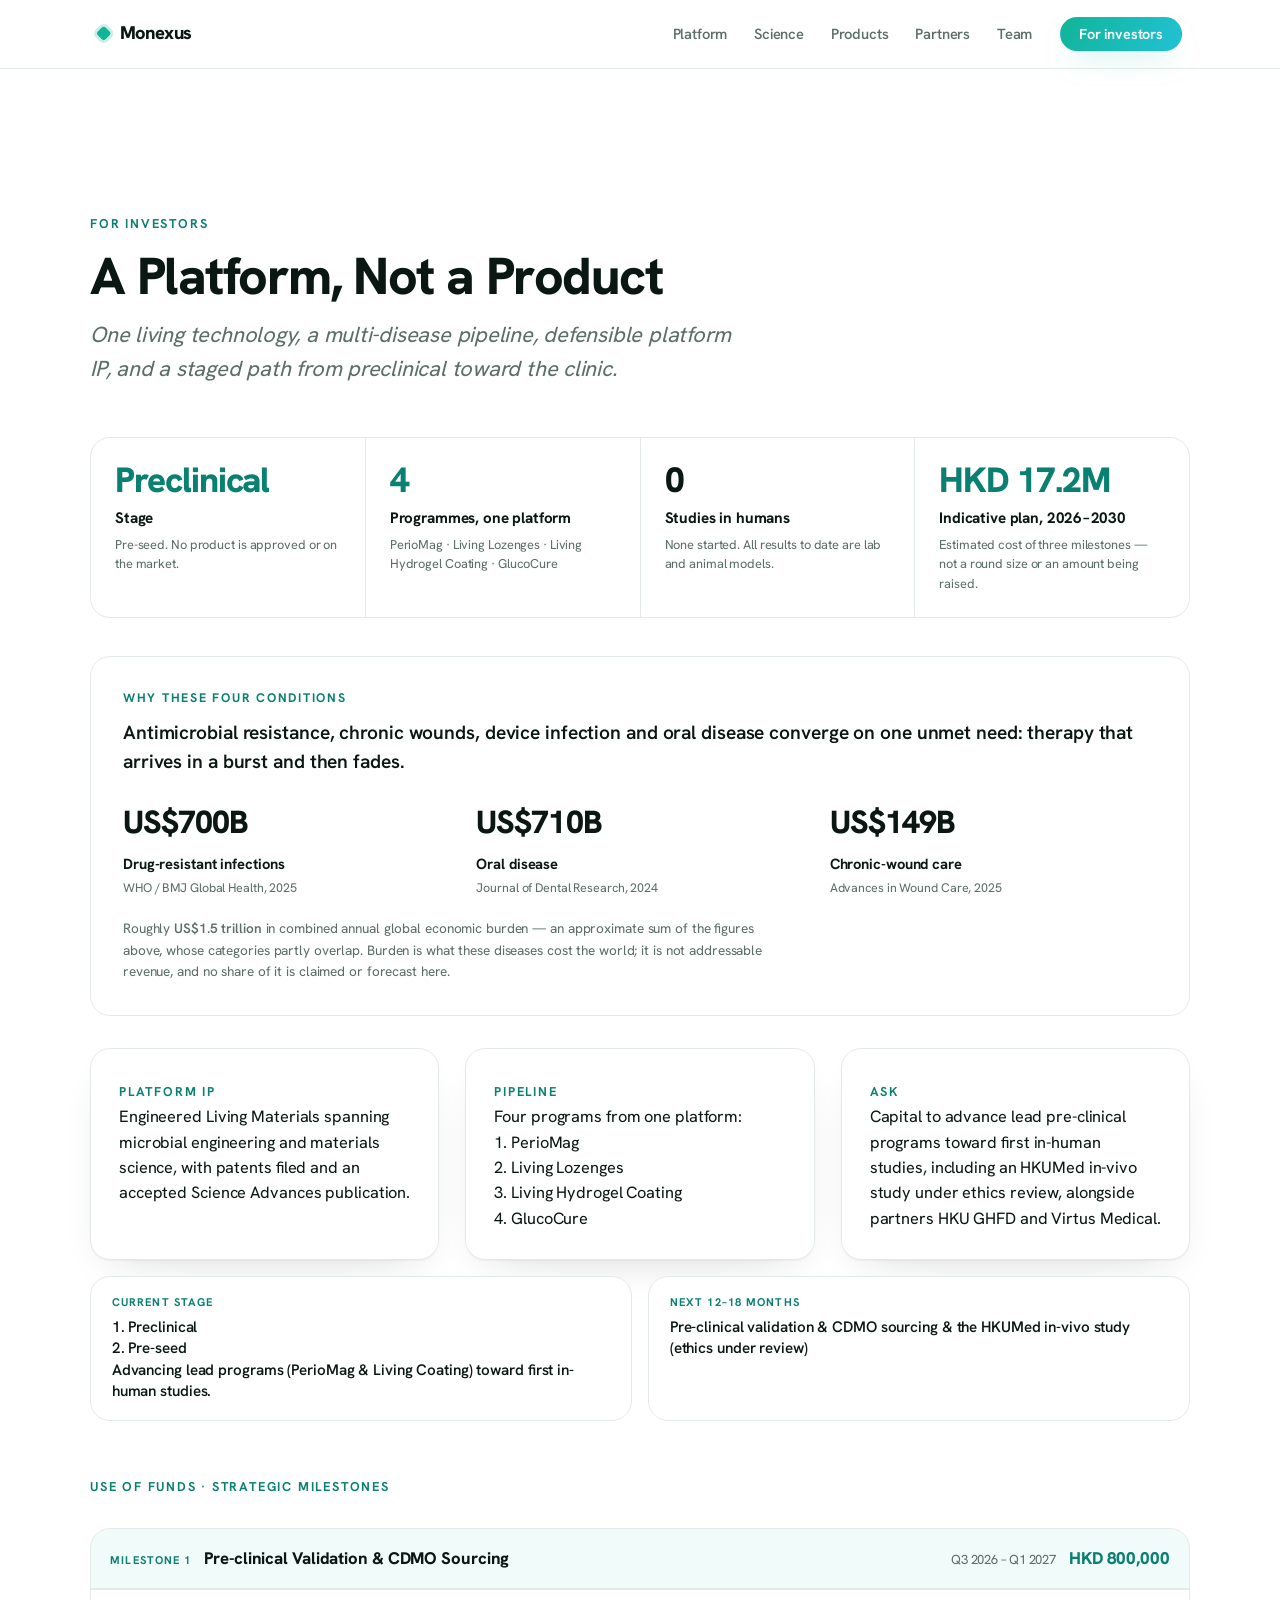
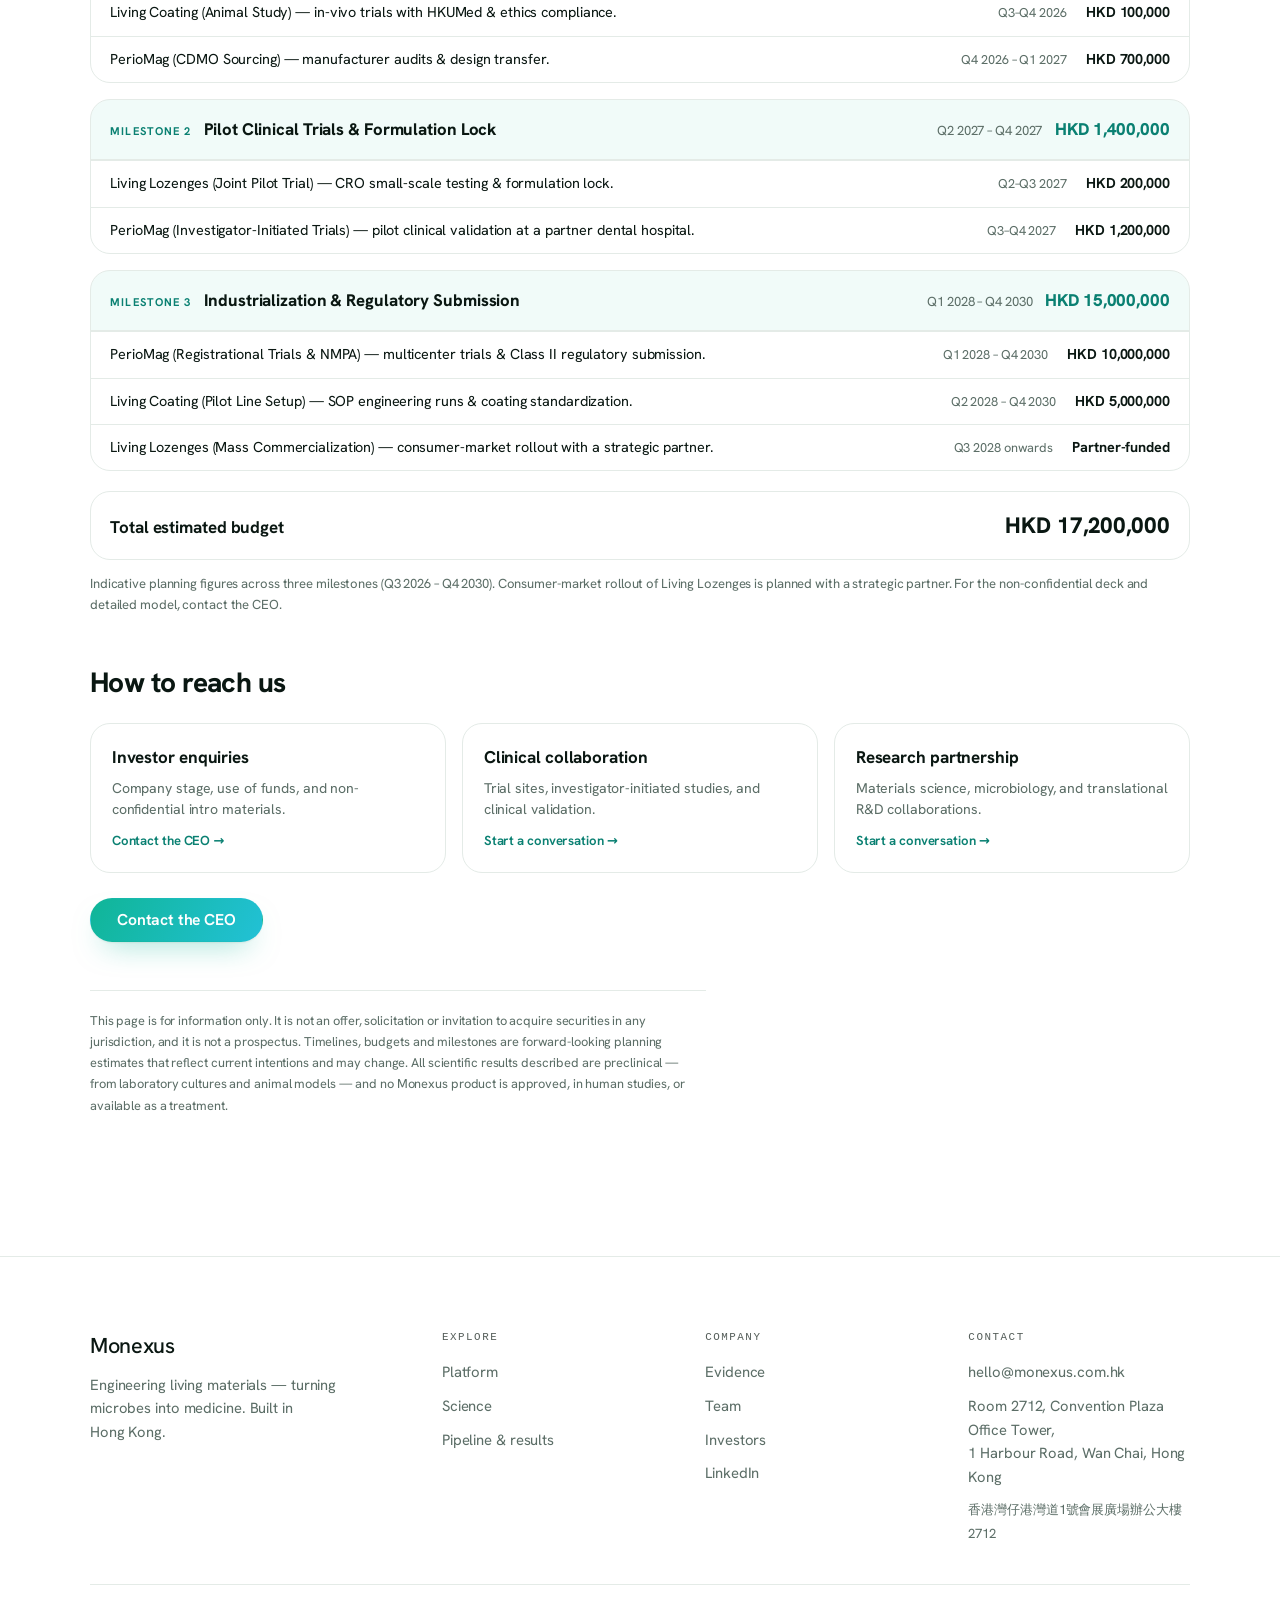
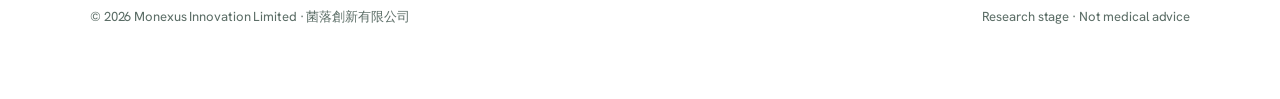
==== commit df7fe1a4: "Investors: at-a-glance band, market as sourced figures, securities notice, de-emphasised total" ====
--- a/investors.html
+++ b/investors.html
@@ -6,11 +6,9 @@
 <title>For Investors — Monexus</title>
 <meta name="description" content="For investors: Monexus is a preclinical, pre-seed Engineered Living Materials platform with a multi-disease pipeline, defensible IP and a staged path toward the clinic.">
 <meta name="theme-color" content="#FFFFFF">
-<link rel="canonical" href="https://monexus.example/investors.html">
 <link rel="icon" href="data:image/svg+xml,%3Csvg xmlns='http://www.w3.org/2000/svg' viewBox='0 0 32 32'%3E%3Crect width='32' height='32' rx='7' fill='%2310B597'/%3E%3Ctext x='16' y='23' font-family='system-ui,sans-serif' font-size='20' font-weight='800' text-anchor='middle' fill='white'%3EM%3C/text%3E%3C/svg%3E">
 <meta property="og:type" content="website">
 <meta property="og:site_name" content="Monexus">
-<meta property="og:url" content="https://monexus.example/investors.html">
 <meta property="og:title" content="For Investors — Monexus">
 <meta property="og:description" content="For investors: Monexus is a preclinical, pre-seed Engineered Living Materials platform with a multi-disease pipeline, defensible IP and a staged path toward the clinic.">
 <meta name="twitter:card" content="summary">
@@ -22,7 +20,7 @@
 <div class="site-root">
 <header class="nav"><div class="nav__inner"><a class="nav__brand" href="index.html">Monexus</a><button class="nav__burger" type="button" aria-label="Menu" aria-expanded="false" aria-controls="nav-menu"><span></span><span></span><span></span></button><div class="nav__menu" id="nav-menu"><nav aria-label="Primary"><ul class="nav__links"><li><a class="nav__link" href="index.html">Platform</a></li><li><a class="nav__link" href="science.html">Science</a></li><li><a class="nav__link" href="products.html">Products</a></li><li><a class="nav__link" href="partners.html">Partners</a></li><li><a class="nav__link" href="team.html">Team</a></li></ul></nav><div class="nav__actions"><a class="btn" href="investors.html">For investors</a></div></div></div></header>
 <main class="tab-main" id="investors">
-<section class="section" id="investors-sec"><div class="container"><div class="sec-head reveal"><span class="eyebrow">For investors</span><h2>A Platform, Not a Product</h2><p class="dek">One living technology, a multi-disease pipeline, defensible platform IP, and a staged path from preclinical toward the clinic.</p></div><div class="investor-grid reveal" style="margin-top:2rem"><div class="investor-item reveal investor-item--market"><span class="investor-item__label">Market</span><p class="investor-item__text">Antimicrobial resistance, chronic wounds, device infection, and oral disease — large, underserved, and converging on the same unmet need: the failure of burst-dose therapies. Together these conditions represent approximately US$1.5 trillion in annual global economic burden¹ — roughly US$700B from drug-resistant infections², US$710B from oral disease³, and US$149B in chronic-wound care⁴.</p><p class="investor-item__sources">¹ Approximate sum of the figures below; categories partly overlap.  ² WHO / BMJ Global Health (2025).  ³ Journal of Dental Research (2024).  ⁴ Advances in Wound Care (2025).</p></div><div class="investor-item reveal"><span class="investor-item__label">Platform IP</span><p class="investor-item__text">Engineered Living Materials spanning microbial engineering and materials science, with patents filed and an accepted Science Advances publication.</p></div><div class="investor-item reveal"><span class="investor-item__label">Pipeline</span><p class="investor-item__text">Four programs from one platform:<br>1. PerioMag<br>2. Living Lozenges<br>3. Living Hydrogel Coating<br>4. GlucoCure</p></div><div class="investor-item reveal"><span class="investor-item__label">Ask</span><p class="investor-item__text">Capital to advance lead pre-clinical programs toward first in-human studies, including an HKUMed in-vivo study under ethics review, alongside partners HKU GHFD and Virtus Medical.</p></div></div><div class="inv-stage reveal"><div class="inv-stage__item"><div class="inv-stage__k">Current stage</div><div class="inv-stage__v">1. Preclinical<br>2. Pre-seed<br>Advancing lead programs (PerioMag &amp; Living Coating) toward first in-human studies.</div></div><div class="inv-stage__item"><div class="inv-stage__k">Next 12–18 months</div><div class="inv-stage__v">Pre-clinical validation &amp; CDMO sourcing &amp; the HKUMed in-vivo study (ethics under review)</div></div></div><div class="reveal" style="margin-top:clamp(2.5rem,4vw,3.5rem)"><span class="eyebrow">Use of funds · strategic milestones</span></div><div class="reveal"><div class="inv-mile reveal"><div class="inv-mile__head"><span class="inv-mile__m">Milestone 1</span><span class="inv-mile__t">Pre-clinical Validation &amp; CDMO Sourcing</span><span class="inv-mile__time">Q3 2026 – Q1 2027</span><span class="inv-mile__budget">HKD 800,000</span></div><div class="inv-row"><span>Living Coating (Animal Study) — in-vivo trials with HKUMed &amp; ethics compliance.</span><span class="inv-row__time">Q3–Q4 2026</span><span class="inv-row__b">HKD 100,000</span></div><div class="inv-row"><span>PerioMag (CDMO Sourcing) — manufacturer audits &amp; design transfer.</span><span class="inv-row__time">Q4 2026 – Q1 2027</span><span class="inv-row__b">HKD 700,000</span></div></div><div class="inv-mile reveal"><div class="inv-mile__head"><span class="inv-mile__m">Milestone 2</span><span class="inv-mile__t">Pilot Clinical Trials &amp; Formulation Lock</span><span class="inv-mile__time">Q2 2027 – Q4 2027</span><span class="inv-mile__budget">HKD 1,400,000</span></div><div class="inv-row"><span>Living Lozenges (Joint Pilot Trial) — CRO small-scale testing &amp; formulation lock.</span><span class="inv-row__time">Q2–Q3 2027</span><span class="inv-row__b">HKD 200,000</span></div><div class="inv-row"><span>PerioMag (Investigator-Initiated Trials) — pilot clinical validation at a partner dental hospital.</span><span class="inv-row__time">Q3–Q4 2027</span><span class="inv-row__b">HKD 1,200,000</span></div></div><div class="inv-mile reveal"><div class="inv-mile__head"><span class="inv-mile__m">Milestone 3</span><span class="inv-mile__t">Industrialization &amp; Regulatory Submission</span><span class="inv-mile__time">Q1 2028 – Q4 2030</span><span class="inv-mile__budget">HKD 15,000,000</span></div><div class="inv-row"><span>PerioMag (Registrational Trials &amp; NMPA) — multicenter trials &amp; Class II regulatory submission.</span><span class="inv-row__time">Q1 2028 – Q4 2030</span><span class="inv-row__b">HKD 10,000,000</span></div><div class="inv-row"><span>Living Coating (Pilot Line Setup) — SOP engineering runs &amp; coating standardization.</span><span class="inv-row__time">Q2 2028 – Q4 2030</span><span class="inv-row__b">HKD 5,000,000</span></div><div class="inv-row"><span>Living Lozenges (Mass Commercialization) — consumer-market rollout with a strategic partner.</span><span class="inv-row__time">Q3 2028 onwards</span><span class="inv-row__b">Partner-funded</span></div></div></div><div class="inv-total reveal"><span class="inv-total__l">Total estimated budget</span><span class="inv-total__v">HKD 17,200,000</span></div><p class="text-muted reveal" style="margin-top:.8rem;font-size:.82rem;color:var(--muted)">Indicative planning figures across three milestones (Q3 2026 – Q4 2030). Consumer-market rollout of Living Lozenges is planned with a strategic partner. For the non-confidential deck and detailed model, contact the CEO.</p><h3 class="reveal" style="margin-top:clamp(2.5rem,4vw,3.5rem)">How to reach us</h3><div class="inv-lanes"><a class="inv-lane reveal" href="mailto:hello@monexus.com.hk?subject=Investor%20enquiries"><div class="inv-lane__t">Investor enquiries</div><div class="inv-lane__d">Company stage, use of funds, and non-confidential intro materials.</div><div class="inv-lane__a">Contact the CEO →</div></a><a class="inv-lane reveal" href="mailto:hello@monexus.com.hk?subject=Clinical%20collaboration"><div class="inv-lane__t">Clinical collaboration</div><div class="inv-lane__d">Trial sites, investigator-initiated studies, and clinical validation.</div><div class="inv-lane__a">Start a conversation →</div></a><a class="inv-lane reveal" href="mailto:hello@monexus.com.hk?subject=Research%20partnership"><div class="inv-lane__t">Research partnership</div><div class="inv-lane__d">Materials science, microbiology, and translational R&amp;D collaborations.</div><div class="inv-lane__a">Start a conversation →</div></a></div><div class="reveal" style="margin-top:1.6rem"><a class="btn" href="mailto:hello@monexus.com.hk?subject=Investor%20enquiry%20—%20Monexus">Contact the CEO</a></div></div></section>
+<section class="section" id="investors-sec"><div class="container"><div class="sec-head reveal"><span class="eyebrow">For investors</span><h2>A Platform, Not a Product</h2><p class="dek">One living technology, a multi-disease pipeline, defensible platform IP, and a staged path from preclinical toward the clinic.</p></div><div class="inv-glance reveal" aria-label="Monexus at a glance"><div class="ing"><div class="ing__v">Preclinical</div><div class="ing__k">Stage</div><div class="ing__n">Pre-seed. No product is approved or on the market.</div></div><div class="ing"><div class="ing__v">4</div><div class="ing__k">Programmes, one platform</div><div class="ing__n">PerioMag · Living Lozenges · Living Hydrogel Coating · GlucoCure</div></div><div class="ing"><div class="ing__v">0</div><div class="ing__k">Studies in humans</div><div class="ing__n">None started. All results to date are lab and animal models.</div></div><div class="ing"><div class="ing__v">HKD 17.2M</div><div class="ing__k">Indicative plan, 2026&#8202;&ndash;&#8202;2030</div><div class="ing__n">Estimated cost of three milestones &mdash; not a round size or an amount being raised.</div></div></div><div class="inv-mkt reveal"><div class="inv-mkt__k">Why these four conditions</div><p class="inv-mkt__lead">Antimicrobial resistance, chronic wounds, device infection and oral disease converge on one unmet need: therapy that arrives in a burst and then fades.</p><div class="inv-mkt__grid"><div class="inv-mkt__i"><div class="inv-mkt__v">US$700B</div><div class="inv-mkt__l">Drug-resistant infections</div><div class="inv-mkt__s">WHO / BMJ Global Health, 2025</div></div><div class="inv-mkt__i"><div class="inv-mkt__v">US$710B</div><div class="inv-mkt__l">Oral disease</div><div class="inv-mkt__s">Journal of Dental Research, 2024</div></div><div class="inv-mkt__i"><div class="inv-mkt__v">US$149B</div><div class="inv-mkt__l">Chronic-wound care</div><div class="inv-mkt__s">Advances in Wound Care, 2025</div></div></div><p class="inv-mkt__note">Roughly <strong>US$1.5&nbsp;trillion</strong> in combined annual global economic burden &mdash; an approximate sum of the figures above, whose categories partly overlap. Burden is what these diseases cost the world; it is not addressable revenue, and no share of it is claimed or forecast here.</p></div><div class="investor-grid reveal" style="margin-top:2rem"><div class="investor-item reveal"><span class="investor-item__label">Platform IP</span><p class="investor-item__text">Engineered Living Materials spanning microbial engineering and materials science, with patents filed and an accepted Science Advances publication.</p></div><div class="investor-item reveal"><span class="investor-item__label">Pipeline</span><p class="investor-item__text">Four programs from one platform:<br>1. PerioMag<br>2. Living Lozenges<br>3. Living Hydrogel Coating<br>4. GlucoCure</p></div><div class="investor-item reveal"><span class="investor-item__label">Ask</span><p class="investor-item__text">Capital to advance lead pre-clinical programs toward first in-human studies, including an HKUMed in-vivo study under ethics review, alongside partners HKU GHFD and Virtus Medical.</p></div></div><div class="inv-stage reveal"><div class="inv-stage__item"><div class="inv-stage__k">Current stage</div><div class="inv-stage__v">1. Preclinical<br>2. Pre-seed<br>Advancing lead programs (PerioMag &amp; Living Coating) toward first in-human studies.</div></div><div class="inv-stage__item"><div class="inv-stage__k">Next 12–18 months</div><div class="inv-stage__v">Pre-clinical validation &amp; CDMO sourcing &amp; the HKUMed in-vivo study (ethics under review)</div></div></div><div class="reveal" style="margin-top:clamp(2.5rem,4vw,3.5rem)"><span class="eyebrow">Use of funds · strategic milestones</span></div><div class="reveal"><div class="inv-mile reveal"><div class="inv-mile__head"><span class="inv-mile__m">Milestone 1</span><span class="inv-mile__t">Pre-clinical Validation &amp; CDMO Sourcing</span><span class="inv-mile__time">Q3 2026 – Q1 2027</span><span class="inv-mile__budget">HKD 800,000</span></div><div class="inv-row"><span>Living Coating (Animal Study) — in-vivo trials with HKUMed &amp; ethics compliance.</span><span class="inv-row__time">Q3–Q4 2026</span><span class="inv-row__b">HKD 100,000</span></div><div class="inv-row"><span>PerioMag (CDMO Sourcing) — manufacturer audits &amp; design transfer.</span><span class="inv-row__time">Q4 2026 – Q1 2027</span><span class="inv-row__b">HKD 700,000</span></div></div><div class="inv-mile reveal"><div class="inv-mile__head"><span class="inv-mile__m">Milestone 2</span><span class="inv-mile__t">Pilot Clinical Trials &amp; Formulation Lock</span><span class="inv-mile__time">Q2 2027 – Q4 2027</span><span class="inv-mile__budget">HKD 1,400,000</span></div><div class="inv-row"><span>Living Lozenges (Joint Pilot Trial) — CRO small-scale testing &amp; formulation lock.</span><span class="inv-row__time">Q2–Q3 2027</span><span class="inv-row__b">HKD 200,000</span></div><div class="inv-row"><span>PerioMag (Investigator-Initiated Trials) — pilot clinical validation at a partner dental hospital.</span><span class="inv-row__time">Q3–Q4 2027</span><span class="inv-row__b">HKD 1,200,000</span></div></div><div class="inv-mile reveal"><div class="inv-mile__head"><span class="inv-mile__m">Milestone 3</span><span class="inv-mile__t">Industrialization &amp; Regulatory Submission</span><span class="inv-mile__time">Q1 2028 – Q4 2030</span><span class="inv-mile__budget">HKD 15,000,000</span></div><div class="inv-row"><span>PerioMag (Registrational Trials &amp; NMPA) — multicenter trials &amp; Class II regulatory submission.</span><span class="inv-row__time">Q1 2028 – Q4 2030</span><span class="inv-row__b">HKD 10,000,000</span></div><div class="inv-row"><span>Living Coating (Pilot Line Setup) — SOP engineering runs &amp; coating standardization.</span><span class="inv-row__time">Q2 2028 – Q4 2030</span><span class="inv-row__b">HKD 5,000,000</span></div><div class="inv-row"><span>Living Lozenges (Mass Commercialization) — consumer-market rollout with a strategic partner.</span><span class="inv-row__time">Q3 2028 onwards</span><span class="inv-row__b">Partner-funded</span></div></div></div><div class="inv-total reveal"><span class="inv-total__l">Total estimated budget</span><span class="inv-total__v">HKD 17,200,000</span></div><p class="text-muted reveal" style="margin-top:.8rem;font-size:.82rem;color:var(--muted)">Indicative planning figures across three milestones (Q3 2026 – Q4 2030). Consumer-market rollout of Living Lozenges is planned with a strategic partner. For the non-confidential deck and detailed model, contact the CEO.</p><h3 class="reveal" style="margin-top:clamp(2.5rem,4vw,3.5rem)">How to reach us</h3><div class="inv-lanes"><a class="inv-lane reveal" href="mailto:hello@monexus.com.hk?subject=Investor%20enquiries"><div class="inv-lane__t">Investor enquiries</div><div class="inv-lane__d">Company stage, use of funds, and non-confidential intro materials.</div><div class="inv-lane__a">Contact the CEO →</div></a><a class="inv-lane reveal" href="mailto:hello@monexus.com.hk?subject=Clinical%20collaboration"><div class="inv-lane__t">Clinical collaboration</div><div class="inv-lane__d">Trial sites, investigator-initiated studies, and clinical validation.</div><div class="inv-lane__a">Start a conversation →</div></a><a class="inv-lane reveal" href="mailto:hello@monexus.com.hk?subject=Research%20partnership"><div class="inv-lane__t">Research partnership</div><div class="inv-lane__d">Materials science, microbiology, and translational R&amp;D collaborations.</div><div class="inv-lane__a">Start a conversation →</div></a></div><div class="reveal" style="margin-top:1.6rem"><a class="btn" href="mailto:hello@monexus.com.hk?subject=Investor%20enquiry%20—%20Monexus">Contact the CEO</a></div><p class="inv-legal reveal">This page is for information only. It is not an offer, solicitation or invitation to acquire securities in any jurisdiction, and it is not a prospectus. Timelines, budgets and milestones are forward-looking planning estimates that reflect current intentions and may change. All scientific results described are preclinical &mdash; from laboratory cultures and animal models &mdash; and no Monexus product is approved, in human studies, or available as a treatment.</p></div></section>
 </main>
 <footer class="site-footer"><div class="container"><div class="site-footer__grid"><div><div class="site-footer__brand">Monexus</div><p class="site-footer__tagline">Engineering living materials — turning microbes into medicine. Built in Hong Kong.</p></div><div><div class="footer-col__head">Explore</div><ul class="footer-col__list"><li><a href="index.html">Platform</a></li><li><a href="science.html">Science</a></li><li><a href="products.html">Pipeline &amp; results</a></li></ul></div><div><div class="footer-col__head">Company</div><ul class="footer-col__list"><li><a href="partners.html">Evidence</a></li><li><a href="team.html">Team</a></li><li><a href="investors.html">Investors</a></li><li><a href="https://www.linkedin.com/company/monexus-innovation" target="_blank" rel="noopener">LinkedIn</a></li></ul></div><div><div class="footer-col__head">Contact</div><ul class="footer-col__list"><li><a href="mailto:hello@monexus.com.hk">hello@monexus.com.hk</a></li><li><span style="color:var(--muted)">Room 2712, Convention Plaza Office Tower,<br>1 Harbour Road, Wan Chai, Hong Kong</span></li><li><span class="zh" style="color:var(--muted)">香港灣仔港灣道1號會展廣場辦公大樓2712</span></li></ul></div></div><div class="site-footer__base" style="margin-top:2.5rem;padding-top:1.3rem;border-top:1px solid var(--line);display:flex;justify-content:space-between;gap:1rem;flex-wrap:wrap;font-size:.82rem;color:var(--muted)"><span>© 2026 Monexus Innovation Limited · 菌落創新有限公司</span><span>Research stage · Not medical advice</span></div></div></footer>
 </div>
--- a/assets/styles.css
+++ b/assets/styles.css
@@ -964,6 +964,32 @@
 .figure--natural{border:0;background:none;box-shadow:none;border-radius:0;overflow:visible;
   width:100vw;max-width:100vw;margin-left:calc(50% - 50vw);margin-right:calc(50% - 50vw);}
 .figure--natural figcaption{border-top:0;padding:1rem clamp(20px,5vw,40px) 0;max-width:var(--maxw);margin:0 auto;}
+/* ---- investor AT-A-GLANCE band + market figures + legal note ---- */
+.inv-glance{margin-top:clamp(1.6rem,3vw,2.4rem);display:grid;gap:1px;background:var(--line);
+  border:1px solid var(--line);border-radius:var(--radius);overflow:hidden;
+  grid-template-columns:repeat(auto-fit,minmax(min(190px,100%),1fr));}
+.ing{background:var(--surface);padding:clamp(16px,2.2vw,24px);min-width:0;}
+.ing__v{font-family:var(--font-display);font-weight:820;letter-spacing:-.03em;line-height:1.05;
+  font-size:clamp(1.6rem,3.4vw,2.2rem);color:var(--accent-deep);font-variant-numeric:tabular-nums;
+  overflow-wrap:anywhere;}
+.ing__k{margin-top:.45rem;font-weight:720;color:var(--ink);font-size:.95rem;letter-spacing:-.01em;}
+.ing__n{margin-top:.3rem;font-size:.8rem;line-height:1.5;color:var(--muted);overflow-wrap:anywhere;}
+/* the "0 human studies" tile is the honest core of the band, not an error state */
+.inv-glance .ing:nth-child(3) .ing__v{color:var(--ink);}
+.inv-mkt{margin-top:clamp(1.6rem,3vw,2.4rem);border:1px solid var(--line);border-radius:var(--radius);
+  background:var(--surface);padding:clamp(20px,3vw,32px);}
+.inv-mkt__k{font-size:.78rem;font-weight:700;letter-spacing:.14em;text-transform:uppercase;color:var(--accent-deep);}
+.inv-mkt__lead{margin:.6rem 0 0;font-size:clamp(1.02rem,1.7vw,1.2rem);line-height:1.5;color:var(--ink);font-weight:600;}
+.inv-mkt__grid{margin-top:1.3rem;display:grid;gap:clamp(14px,2.2vw,26px);
+  grid-template-columns:repeat(auto-fit,minmax(min(150px,100%),1fr));}
+.inv-mkt__i{min-width:0;}
+.inv-mkt__v{font-family:var(--font-display);font-weight:820;letter-spacing:-.03em;
+  font-size:clamp(1.5rem,3vw,2rem);color:var(--ink);font-variant-numeric:tabular-nums;}
+.inv-mkt__l{margin-top:.25rem;font-weight:700;color:var(--ink);font-size:.92rem;}
+.inv-mkt__s{margin-top:.2rem;font-size:.78rem;color:var(--muted);line-height:1.45;overflow-wrap:anywhere;}
+.inv-mkt__note{margin:1.3rem 0 0;font-size:.85rem;line-height:1.6;color:var(--muted);max-width:80ch;}
+.inv-legal{margin-top:clamp(2.2rem,4vw,3rem);padding-top:1.2rem;border-top:1px solid var(--line);
+  font-size:.8rem;line-height:1.65;color:var(--muted);max-width:88ch;}
 /* investor milestone table + contact lanes */
 .inv-mile{border:1px solid var(--line);border-radius:var(--radius);overflow:hidden;margin-top:1rem;background:var(--surface);}
 .inv-mile__head{display:flex;justify-content:space-between;align-items:baseline;gap:.8rem;flex-wrap:wrap;padding:1rem 1.2rem;background:var(--accent-tint);border-bottom:1px solid var(--line);}
@@ -975,9 +1001,11 @@
 .inv-row__time{color:var(--muted);font-size:.8rem;white-space:nowrap;font-variant-numeric:tabular-nums;}
 .inv-row__b{font-weight:700;white-space:nowrap;font-variant-numeric:tabular-nums;text-align:right;}
 @media(max-width:640px){.inv-row{grid-template-columns:1fr;}.inv-row__time,.inv-row__b{text-align:left;}}
-.inv-total{display:flex;justify-content:space-between;align-items:baseline;gap:1rem;margin-top:1.2rem;padding:1rem 1.2rem;border:1px solid var(--accent);border-radius:var(--radius);background:var(--accent-tint);}
+/* Plain hairline card, ink numeral. It previously carried the page's only accent border + tint,
+   which made HKD 17.2M read as "the ask" / round size — it is a four-year indicative plan. */
+.inv-total{display:flex;justify-content:space-between;align-items:baseline;gap:1rem;margin-top:1.2rem;padding:1rem 1.2rem;border:1px solid var(--line);border-radius:var(--radius);background:var(--surface);}
 .inv-total__l{font-weight:700;color:var(--ink);}
-.inv-total__v{font-family:var(--font-display);font-weight:800;font-size:1.4rem;color:var(--accent-deep);font-variant-numeric:tabular-nums;}
+.inv-total__v{font-family:var(--font-display);font-weight:800;font-size:1.4rem;color:var(--ink);font-variant-numeric:tabular-nums;}
 .inv-lanes{display:grid;grid-template-columns:repeat(auto-fit,minmax(min(15rem,100%),1fr));gap:1rem;margin-top:1.5rem;}
 .inv-lane{border:1px solid var(--line);border-radius:var(--radius);padding:1.3rem;background:var(--surface);text-decoration:none;display:block;transition:border-color .15s,transform .15s,box-shadow .15s;}
 .inv-lane:hover{border-color:var(--accent);transform:translateY(-2px);box-shadow:var(--shadow-1);}
@@ -1231,6 +1259,54 @@
     opacity:1; transform:none; transition:none;
   }
 }
+/* ---- one-platform -> many-diseases branching tree -------------------------------
+   Structure only: every label stays in HTML so it is selectable, translatable and
+   sized in real px. preserveAspectRatio=none lets the tree stretch to the exact
+   width of the 4-column chip grid; non-scaling-stroke keeps the line weight even.
+   Hidden below 720px, where the chips wrap and a fixed 4-branch geometry can't align. */
+#mx-frontierkit .fk-tree{display:none;}
+#mx-frontierkit .fk-tree path{
+  fill:none; stroke:color-mix(in srgb, var(--accent) 55%, var(--line));
+  stroke-width:1.6; stroke-linecap:round; vector-effect:non-scaling-stroke;
+}
+@media(min-width:720px){
+  #mx-frontierkit .fk-tree{display:block; width:100%; height:84px; margin:-2px 0;}
+  #mx-frontierkit .fk-chips{
+    display:grid; grid-template-columns:repeat(4,1fr); gap:10px; width:100%;
+  }
+  #mx-frontierkit .fk-chip{justify-content:center; min-width:0;}
+}
+/* draw the branches in on reveal — mirrors the chips' own .fk-reveal/.fk-in pattern,
+   so with no JS (no .fk-reveal class) the tree simply renders complete. */
+#mx-frontierkit.fk-reveal .fk-tree path{
+  stroke-dasharray:780; stroke-dashoffset:780; transition:stroke-dashoffset .95s ease;
+}
+#mx-frontierkit.fk-reveal.fk-in .fk-tree path{stroke-dashoffset:0;}
+@media (prefers-reduced-motion: reduce){
+  #mx-frontierkit.fk-reveal .fk-tree path{stroke-dashoffset:0; transition:none;}
+}
+
+/* ---- hero eyebrow vs the "Pause motion" button ------------------------------------------
+   .fk-motion is absolutely positioned at top:16px/right:16px of .fk-hero, while the eyebrow is
+   the first child of the overlay and sits in exactly the same vertical band (measured: 18px of
+   overlap at 375px, i.e. the eyebrow's full height). The headline below already clears the
+   button by 3px, so ONLY the eyebrow needs constraining.
+   Reserve the button's footprint (114px wide + 16px offset) so the text wraps before reaching
+   it instead of running underneath. Geometry: overlap only occurs while the hero is narrower
+   than ~364px, so above that this cap is wider than the text and does nothing. */
+@media (max-width:520px){
+  #mx-frontierkit .fk-eyebrow{max-width:calc(100% - 124px);}
+}
+
+/* Touch-target floor for the motion toggle, matching the .plf__pill/.plf__reset pattern used
+   elsewhere. Only on coarse pointers, so the desktop control keeps its compact 37px height.
+   Checked before applying: at 44px the button's bottom edge lands at 902px while the headline
+   starts at 916px, so it does NOT push into the hero copy (the eyebrow now wraps to two lines,
+   which moved the headline down and created the room). */
+@media (pointer: coarse){
+  #mx-frontierkit .fk-motion{min-height:44px;}
+}
+
 /* f:mx-evidence-timeline */
 #mx-evidence-timeline{
   --paper:#FFFFFF; --surface:#FFFFFF; --surface-2:#F1F6F3;
@@ -1461,8 +1537,9 @@
   box-shadow:var(--shadow-1);padding:clamp(20px,3vw,40px);}
 #mx-duration .mxdur-h{font-family:var(--font-display);font-weight:800;letter-spacing:-.03em;
   font-size:clamp(1.35rem,2.6vw,2rem);color:var(--ink);margin:0;}
+/* no max-width: the dek uses the full card width rather than a narrow measure (per request) */
 #mx-duration .mxdur-dek{color:var(--muted);font-size:clamp(.95rem,1.5vw,1.05rem);line-height:1.55;
-  max-width:58ch;margin:.6rem 0 0;}
+  margin:.6rem 0 0;}
 #mx-duration .mxdur-tabs{display:flex;flex-wrap:wrap;gap:8px;margin-top:1.6rem;}
 #mx-duration .mxdur-t{min-height:44px;padding:0 16px;border:1px solid var(--line);border-radius:999px;
   background:transparent;color:var(--muted);font:inherit;font-size:.85rem;font-weight:700;
@@ -2298,6 +2375,16 @@
    Wraps normally on narrow screens (no nowrap, so no mobile overflow). */
 #platform-moat .sec-head{max-width:none;}
 #platform-moat .dek{max-width:none;}
+/* Problem section: same treatment (per request). Note .sec-head's 70ch resolves against the
+   PARENT's ~16px font, i.e. ~560px — which is why a 33.6px h2 was breaking after ~20 chars. */
+#problem .sec-head{max-width:none;}
+#problem .dek{max-width:none;}
+/* Research & IP: its own area on the Partners tab, same full-width text treatment. */
+#research-ip .sec-head{max-width:none;margin-bottom:0;}
+#research-ip .dek{max-width:none;}
+/* No font-size override here: the headline was shortened instead ("Today's" dropped), so it
+   measures 1008px against 1100px of inner width and fits on one line at the full 3.25rem/52px,
+   matching every other section heading. Keep ~90px of slack if this copy is ever re-edited. */
 /* Tap-to-zoom lightbox for schematic figures (primarily for reading dense infographics on mobile). */
 .figure img{cursor:zoom-in;}
 #__zoom{position:fixed;inset:0;z-index:2147482000;background:rgba(8,16,13,.95);display:none;overflow:auto;-webkit-overflow-scrolling:touch;overscroll-behavior:contain;}
@@ -2339,9 +2426,34 @@
 .pl__area{font-size:.85rem;color:var(--muted);display:block;margin-top:.15rem;}
 .pl__track-wrap{flex:1 1 15rem;min-width:11rem;}
 .pl__track{display:flex;align-items:center;gap:2px;}
-.pl__seg{flex:1;height:7px;background:var(--surface-2);border:1px solid var(--line);border-radius:2px;}
-.pl__seg--done{background:color-mix(in srgb,var(--accent) 55%,var(--surface));border-color:transparent;}
-.pl__seg--cur{background:var(--accent);border-color:transparent;box-shadow:0 0 0 3px color-mix(in srgb,var(--accent) 22%,transparent);}
+/* The track is an empty channel; colour is supplied by an inner .pl__fill that grows in width.
+   Segments fill in sequence (nth-child delays below) so the colour reads as one stream running
+   along the track and stopping at the current stage. A second, infinite animation pans the
+   gradient to suggest continuing flow. */
+.pl__seg{flex:1;height:7px;background:var(--surface-2);border:1px solid var(--line);border-radius:2px;
+  position:relative;overflow:hidden;}
+.pl__seg--done,.pl__seg--cur{border-color:transparent;}
+.pl__seg--cur{box-shadow:0 0 0 3px color-mix(in srgb,var(--accent) 22%,transparent);}
+/* Every filled segment animates its width in (the stream arriving), but ONLY the current stage
+   keeps moving afterwards — a completed stage is finished, so it settles to a flat colour. */
+.pl__fill{position:absolute;left:0;top:0;bottom:0;width:0;border-radius:inherit;
+  animation:pl-fill .55s cubic-bezier(.33,.9,.35,1) forwards;}
+.pl__seg--done .pl__fill{background:color-mix(in srgb,var(--accent) 55%,var(--surface));}
+.pl__seg--cur .pl__fill{background-image:linear-gradient(90deg,
+  var(--accent) 0%, color-mix(in srgb,var(--accent) 62%,#fff) 35%,
+  var(--accent) 70%, color-mix(in srgb,var(--accent) 62%,#fff) 100%);
+  background-size:200% 100%;
+  animation:pl-fill .55s cubic-bezier(.33,.9,.35,1) forwards, pl-stream 3.2s linear infinite;}
+@keyframes pl-fill{from{width:0} to{width:100%}}
+@keyframes pl-stream{from{background-position:0 0} to{background-position:-200% 0}}
+/* stagger: each segment starts only once the previous has filled */
+.pl__track .pl__seg:nth-child(1) .pl__fill{animation-delay:0s,0s;}
+.pl__track .pl__seg:nth-child(2) .pl__fill{animation-delay:.30s,0s;}
+.pl__track .pl__seg:nth-child(3) .pl__fill{animation-delay:.60s,0s;}
+.pl__track .pl__seg:nth-child(4) .pl__fill{animation-delay:.90s,0s;}
+@media(prefers-reduced-motion:reduce){
+  .pl__fill{animation:none;width:100%;}
+}
 .pl__stagelabels{display:flex;justify-content:space-between;margin-top:.45rem;font-size:.58rem;letter-spacing:.03em;text-transform:uppercase;color:var(--muted);}
 .pl__stagelabels .pl__sl--cur{color:var(--accent-deep);font-weight:700;}
 .pl__chev{flex:none;margin-left:auto;width:1.4rem;height:1.4rem;color:var(--muted);transition:transform .22s ease,color .15s ease;}
@@ -2412,6 +2524,28 @@
 a:focus-visible,button:focus-visible,input:focus-visible,[tabindex]:focus-visible{
   outline:2px solid var(--accent-deep);outline-offset:2px;border-radius:4px;
 }
+/* ---- mobile legibility floor for micro-labels -------------------------------------------
+   These are declared in fixed rem/px (.58–.68rem) rather than vw, so they render at the same
+   9.3–10.9px on a phone as on a desktop — too small to read comfortably on a handset, and they
+   carry real meaning (they are how a reader sees that PerioMag is at "Preclinical").
+   Raised to 11px below the site's existing 720px mobile boundary.
+   Safe by construction: every original is a FIXED value under 11px, so this can only ever
+   increase a size — there is no width at which it would shrink one.
+   !important because several of these are set from component CSS with higher specificity.
+   Deliberately NOT included: <text> inside the partner-logo SVGs (computes to 8px). That scales
+   with the SVG viewBox, so overriding it would break the logo artwork rather than help. */
+@media (max-width:719px){
+  .plf__glabel,
+  .pl__legend, .pl__legend span, .pl__legend-stages,
+  .pl__phase,
+  .pl__stagelabels, .pl__stagelabels span, .pl__sl, .pl__sl--cur,
+  .pl__sci-h,
+  .pl__mk,
+  .pl__key-title,
+  .gloss-pop__term,
+  .mx-et-chip,
+  .footer-col__head{font-size:11px!important;}
+}
 /* print: flatten the sticky translucent nav, hide chrome, avoid gradient/shadow bleed */
 @media print{
   .nav{position:static;background:none!important;-webkit-backdrop-filter:none;backdrop-filter:none;box-shadow:none;border-bottom:1px solid var(--line);}
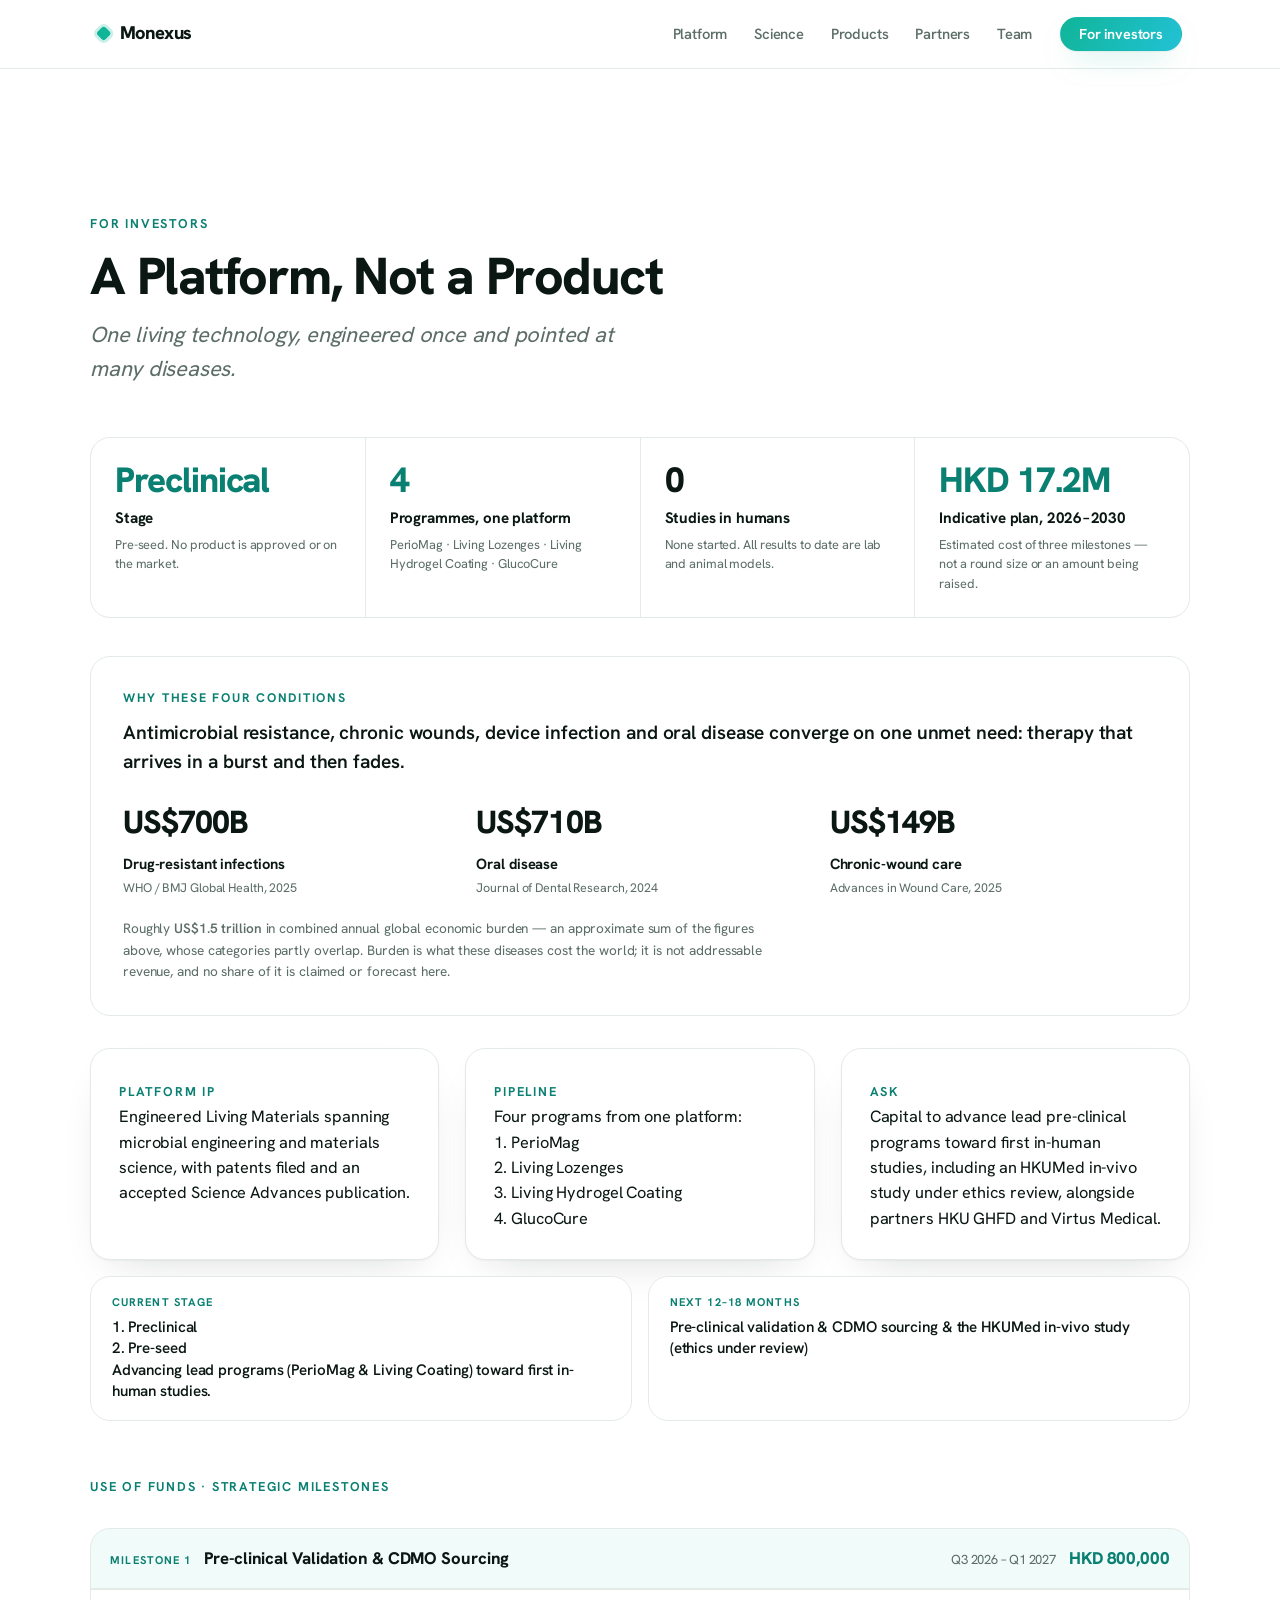
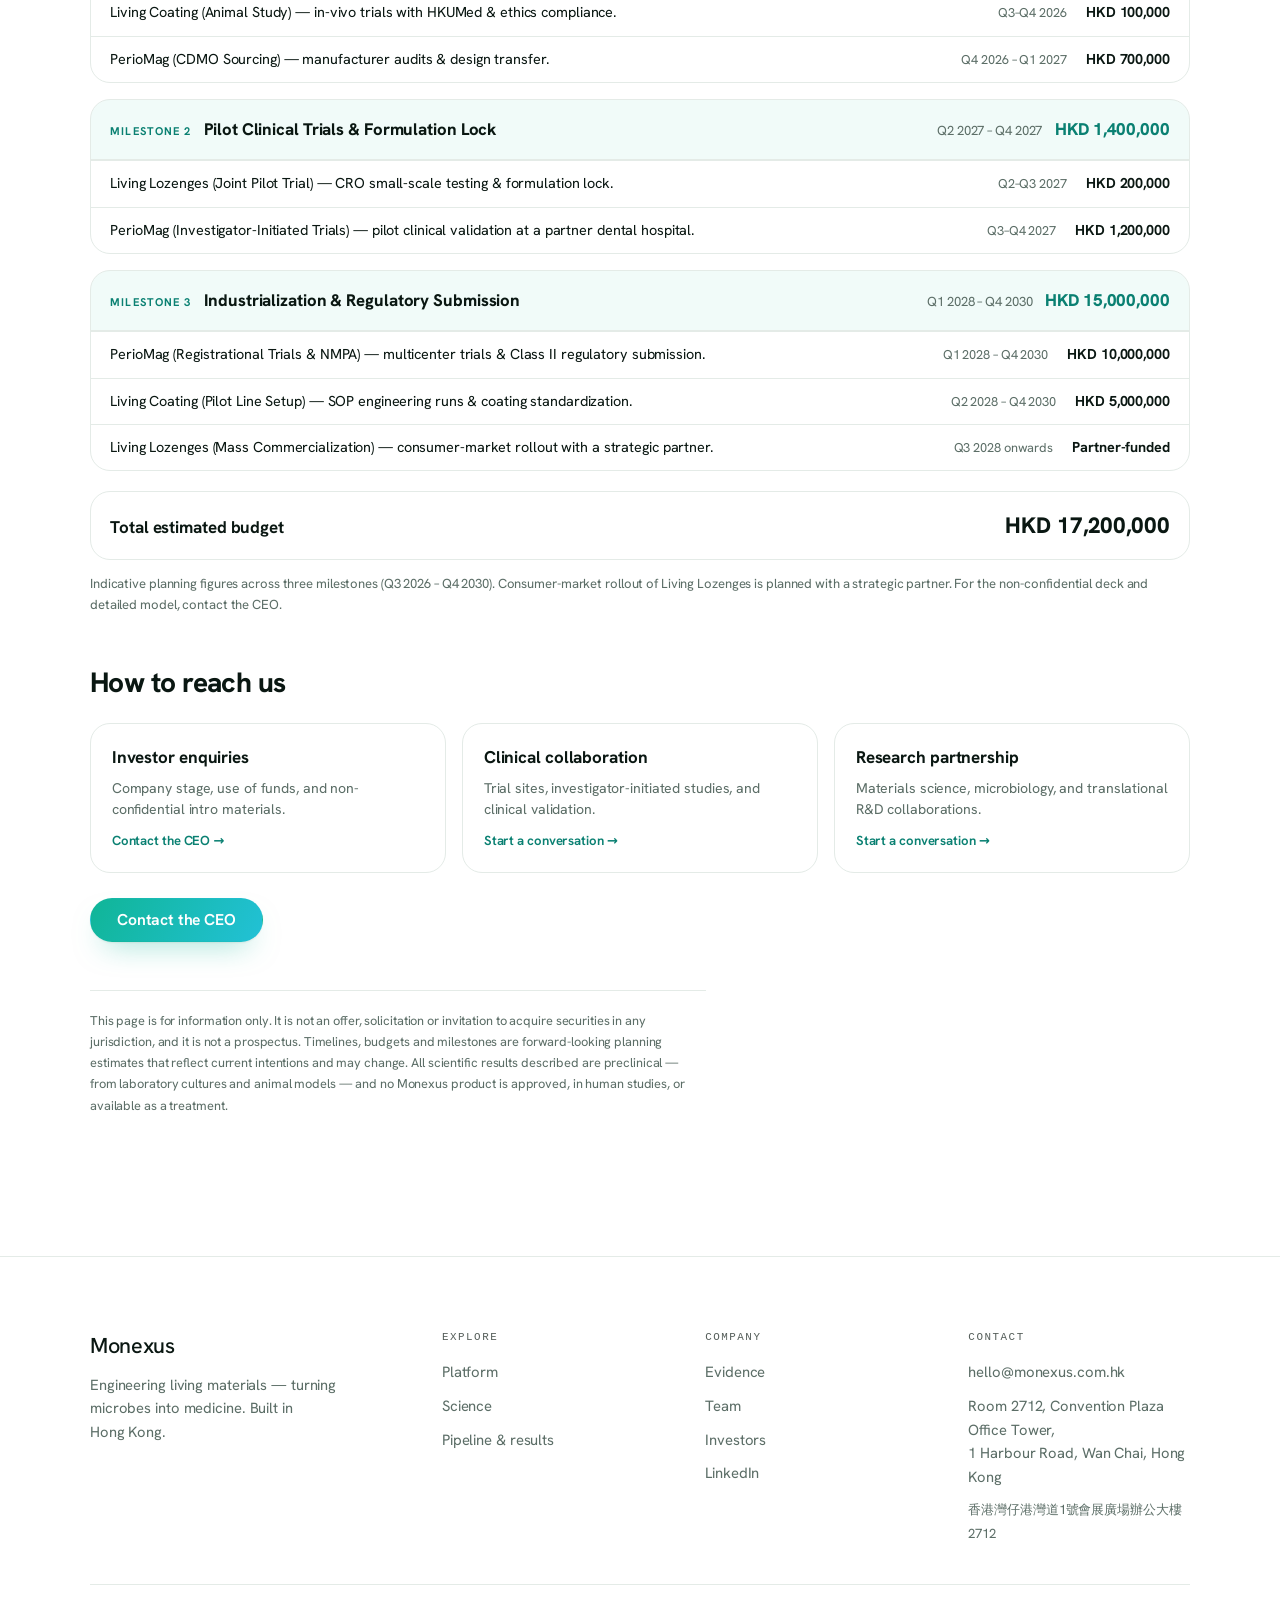
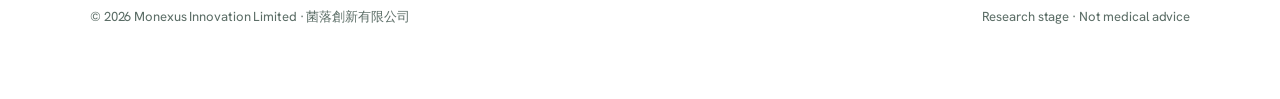
==== commit f66741ec: "Investors: use the source dek so the glance band sits higher on mobile" ====
--- a/investors.html
+++ b/investors.html
@@ -20,7 +20,7 @@
 <div class="site-root">
 <header class="nav"><div class="nav__inner"><a class="nav__brand" href="index.html">Monexus</a><button class="nav__burger" type="button" aria-label="Menu" aria-expanded="false" aria-controls="nav-menu"><span></span><span></span><span></span></button><div class="nav__menu" id="nav-menu"><nav aria-label="Primary"><ul class="nav__links"><li><a class="nav__link" href="index.html">Platform</a></li><li><a class="nav__link" href="science.html">Science</a></li><li><a class="nav__link" href="products.html">Products</a></li><li><a class="nav__link" href="partners.html">Partners</a></li><li><a class="nav__link" href="team.html">Team</a></li></ul></nav><div class="nav__actions"><a class="btn" href="investors.html">For investors</a></div></div></div></header>
 <main class="tab-main" id="investors">
-<section class="section" id="investors-sec"><div class="container"><div class="sec-head reveal"><span class="eyebrow">For investors</span><h2>A Platform, Not a Product</h2><p class="dek">One living technology, a multi-disease pipeline, defensible platform IP, and a staged path from preclinical toward the clinic.</p></div><div class="inv-glance reveal" aria-label="Monexus at a glance"><div class="ing"><div class="ing__v">Preclinical</div><div class="ing__k">Stage</div><div class="ing__n">Pre-seed. No product is approved or on the market.</div></div><div class="ing"><div class="ing__v">4</div><div class="ing__k">Programmes, one platform</div><div class="ing__n">PerioMag · Living Lozenges · Living Hydrogel Coating · GlucoCure</div></div><div class="ing"><div class="ing__v">0</div><div class="ing__k">Studies in humans</div><div class="ing__n">None started. All results to date are lab and animal models.</div></div><div class="ing"><div class="ing__v">HKD 17.2M</div><div class="ing__k">Indicative plan, 2026&#8202;&ndash;&#8202;2030</div><div class="ing__n">Estimated cost of three milestones &mdash; not a round size or an amount being raised.</div></div></div><div class="inv-mkt reveal"><div class="inv-mkt__k">Why these four conditions</div><p class="inv-mkt__lead">Antimicrobial resistance, chronic wounds, device infection and oral disease converge on one unmet need: therapy that arrives in a burst and then fades.</p><div class="inv-mkt__grid"><div class="inv-mkt__i"><div class="inv-mkt__v">US$700B</div><div class="inv-mkt__l">Drug-resistant infections</div><div class="inv-mkt__s">WHO / BMJ Global Health, 2025</div></div><div class="inv-mkt__i"><div class="inv-mkt__v">US$710B</div><div class="inv-mkt__l">Oral disease</div><div class="inv-mkt__s">Journal of Dental Research, 2024</div></div><div class="inv-mkt__i"><div class="inv-mkt__v">US$149B</div><div class="inv-mkt__l">Chronic-wound care</div><div class="inv-mkt__s">Advances in Wound Care, 2025</div></div></div><p class="inv-mkt__note">Roughly <strong>US$1.5&nbsp;trillion</strong> in combined annual global economic burden &mdash; an approximate sum of the figures above, whose categories partly overlap. Burden is what these diseases cost the world; it is not addressable revenue, and no share of it is claimed or forecast here.</p></div><div class="investor-grid reveal" style="margin-top:2rem"><div class="investor-item reveal"><span class="investor-item__label">Platform IP</span><p class="investor-item__text">Engineered Living Materials spanning microbial engineering and materials science, with patents filed and an accepted Science Advances publication.</p></div><div class="investor-item reveal"><span class="investor-item__label">Pipeline</span><p class="investor-item__text">Four programs from one platform:<br>1. PerioMag<br>2. Living Lozenges<br>3. Living Hydrogel Coating<br>4. GlucoCure</p></div><div class="investor-item reveal"><span class="investor-item__label">Ask</span><p class="investor-item__text">Capital to advance lead pre-clinical programs toward first in-human studies, including an HKUMed in-vivo study under ethics review, alongside partners HKU GHFD and Virtus Medical.</p></div></div><div class="inv-stage reveal"><div class="inv-stage__item"><div class="inv-stage__k">Current stage</div><div class="inv-stage__v">1. Preclinical<br>2. Pre-seed<br>Advancing lead programs (PerioMag &amp; Living Coating) toward first in-human studies.</div></div><div class="inv-stage__item"><div class="inv-stage__k">Next 12–18 months</div><div class="inv-stage__v">Pre-clinical validation &amp; CDMO sourcing &amp; the HKUMed in-vivo study (ethics under review)</div></div></div><div class="reveal" style="margin-top:clamp(2.5rem,4vw,3.5rem)"><span class="eyebrow">Use of funds · strategic milestones</span></div><div class="reveal"><div class="inv-mile reveal"><div class="inv-mile__head"><span class="inv-mile__m">Milestone 1</span><span class="inv-mile__t">Pre-clinical Validation &amp; CDMO Sourcing</span><span class="inv-mile__time">Q3 2026 – Q1 2027</span><span class="inv-mile__budget">HKD 800,000</span></div><div class="inv-row"><span>Living Coating (Animal Study) — in-vivo trials with HKUMed &amp; ethics compliance.</span><span class="inv-row__time">Q3–Q4 2026</span><span class="inv-row__b">HKD 100,000</span></div><div class="inv-row"><span>PerioMag (CDMO Sourcing) — manufacturer audits &amp; design transfer.</span><span class="inv-row__time">Q4 2026 – Q1 2027</span><span class="inv-row__b">HKD 700,000</span></div></div><div class="inv-mile reveal"><div class="inv-mile__head"><span class="inv-mile__m">Milestone 2</span><span class="inv-mile__t">Pilot Clinical Trials &amp; Formulation Lock</span><span class="inv-mile__time">Q2 2027 – Q4 2027</span><span class="inv-mile__budget">HKD 1,400,000</span></div><div class="inv-row"><span>Living Lozenges (Joint Pilot Trial) — CRO small-scale testing &amp; formulation lock.</span><span class="inv-row__time">Q2–Q3 2027</span><span class="inv-row__b">HKD 200,000</span></div><div class="inv-row"><span>PerioMag (Investigator-Initiated Trials) — pilot clinical validation at a partner dental hospital.</span><span class="inv-row__time">Q3–Q4 2027</span><span class="inv-row__b">HKD 1,200,000</span></div></div><div class="inv-mile reveal"><div class="inv-mile__head"><span class="inv-mile__m">Milestone 3</span><span class="inv-mile__t">Industrialization &amp; Regulatory Submission</span><span class="inv-mile__time">Q1 2028 – Q4 2030</span><span class="inv-mile__budget">HKD 15,000,000</span></div><div class="inv-row"><span>PerioMag (Registrational Trials &amp; NMPA) — multicenter trials &amp; Class II regulatory submission.</span><span class="inv-row__time">Q1 2028 – Q4 2030</span><span class="inv-row__b">HKD 10,000,000</span></div><div class="inv-row"><span>Living Coating (Pilot Line Setup) — SOP engineering runs &amp; coating standardization.</span><span class="inv-row__time">Q2 2028 – Q4 2030</span><span class="inv-row__b">HKD 5,000,000</span></div><div class="inv-row"><span>Living Lozenges (Mass Commercialization) — consumer-market rollout with a strategic partner.</span><span class="inv-row__time">Q3 2028 onwards</span><span class="inv-row__b">Partner-funded</span></div></div></div><div class="inv-total reveal"><span class="inv-total__l">Total estimated budget</span><span class="inv-total__v">HKD 17,200,000</span></div><p class="text-muted reveal" style="margin-top:.8rem;font-size:.82rem;color:var(--muted)">Indicative planning figures across three milestones (Q3 2026 – Q4 2030). Consumer-market rollout of Living Lozenges is planned with a strategic partner. For the non-confidential deck and detailed model, contact the CEO.</p><h3 class="reveal" style="margin-top:clamp(2.5rem,4vw,3.5rem)">How to reach us</h3><div class="inv-lanes"><a class="inv-lane reveal" href="mailto:hello@monexus.com.hk?subject=Investor%20enquiries"><div class="inv-lane__t">Investor enquiries</div><div class="inv-lane__d">Company stage, use of funds, and non-confidential intro materials.</div><div class="inv-lane__a">Contact the CEO →</div></a><a class="inv-lane reveal" href="mailto:hello@monexus.com.hk?subject=Clinical%20collaboration"><div class="inv-lane__t">Clinical collaboration</div><div class="inv-lane__d">Trial sites, investigator-initiated studies, and clinical validation.</div><div class="inv-lane__a">Start a conversation →</div></a><a class="inv-lane reveal" href="mailto:hello@monexus.com.hk?subject=Research%20partnership"><div class="inv-lane__t">Research partnership</div><div class="inv-lane__d">Materials science, microbiology, and translational R&amp;D collaborations.</div><div class="inv-lane__a">Start a conversation →</div></a></div><div class="reveal" style="margin-top:1.6rem"><a class="btn" href="mailto:hello@monexus.com.hk?subject=Investor%20enquiry%20—%20Monexus">Contact the CEO</a></div><p class="inv-legal reveal">This page is for information only. It is not an offer, solicitation or invitation to acquire securities in any jurisdiction, and it is not a prospectus. Timelines, budgets and milestones are forward-looking planning estimates that reflect current intentions and may change. All scientific results described are preclinical &mdash; from laboratory cultures and animal models &mdash; and no Monexus product is approved, in human studies, or available as a treatment.</p></div></section>
+<section class="section" id="investors-sec"><div class="container"><div class="sec-head reveal"><span class="eyebrow">For investors</span><h2>A Platform, Not a Product</h2><p class="dek">One living technology, engineered once and pointed at many diseases.</p></div><div class="inv-glance reveal" aria-label="Monexus at a glance"><div class="ing"><div class="ing__v">Preclinical</div><div class="ing__k">Stage</div><div class="ing__n">Pre-seed. No product is approved or on the market.</div></div><div class="ing"><div class="ing__v">4</div><div class="ing__k">Programmes, one platform</div><div class="ing__n">PerioMag · Living Lozenges · Living Hydrogel Coating · GlucoCure</div></div><div class="ing"><div class="ing__v">0</div><div class="ing__k">Studies in humans</div><div class="ing__n">None started. All results to date are lab and animal models.</div></div><div class="ing"><div class="ing__v">HKD 17.2M</div><div class="ing__k">Indicative plan, 2026&#8202;&ndash;&#8202;2030</div><div class="ing__n">Estimated cost of three milestones &mdash; not a round size or an amount being raised.</div></div></div><div class="inv-mkt reveal"><div class="inv-mkt__k">Why these four conditions</div><p class="inv-mkt__lead">Antimicrobial resistance, chronic wounds, device infection and oral disease converge on one unmet need: therapy that arrives in a burst and then fades.</p><div class="inv-mkt__grid"><div class="inv-mkt__i"><div class="inv-mkt__v">US$700B</div><div class="inv-mkt__l">Drug-resistant infections</div><div class="inv-mkt__s">WHO / BMJ Global Health, 2025</div></div><div class="inv-mkt__i"><div class="inv-mkt__v">US$710B</div><div class="inv-mkt__l">Oral disease</div><div class="inv-mkt__s">Journal of Dental Research, 2024</div></div><div class="inv-mkt__i"><div class="inv-mkt__v">US$149B</div><div class="inv-mkt__l">Chronic-wound care</div><div class="inv-mkt__s">Advances in Wound Care, 2025</div></div></div><p class="inv-mkt__note">Roughly <strong>US$1.5&nbsp;trillion</strong> in combined annual global economic burden &mdash; an approximate sum of the figures above, whose categories partly overlap. Burden is what these diseases cost the world; it is not addressable revenue, and no share of it is claimed or forecast here.</p></div><div class="investor-grid reveal" style="margin-top:2rem"><div class="investor-item reveal"><span class="investor-item__label">Platform IP</span><p class="investor-item__text">Engineered Living Materials spanning microbial engineering and materials science, with patents filed and an accepted Science Advances publication.</p></div><div class="investor-item reveal"><span class="investor-item__label">Pipeline</span><p class="investor-item__text">Four programs from one platform:<br>1. PerioMag<br>2. Living Lozenges<br>3. Living Hydrogel Coating<br>4. GlucoCure</p></div><div class="investor-item reveal"><span class="investor-item__label">Ask</span><p class="investor-item__text">Capital to advance lead pre-clinical programs toward first in-human studies, including an HKUMed in-vivo study under ethics review, alongside partners HKU GHFD and Virtus Medical.</p></div></div><div class="inv-stage reveal"><div class="inv-stage__item"><div class="inv-stage__k">Current stage</div><div class="inv-stage__v">1. Preclinical<br>2. Pre-seed<br>Advancing lead programs (PerioMag &amp; Living Coating) toward first in-human studies.</div></div><div class="inv-stage__item"><div class="inv-stage__k">Next 12–18 months</div><div class="inv-stage__v">Pre-clinical validation &amp; CDMO sourcing &amp; the HKUMed in-vivo study (ethics under review)</div></div></div><div class="reveal" style="margin-top:clamp(2.5rem,4vw,3.5rem)"><span class="eyebrow">Use of funds · strategic milestones</span></div><div class="reveal"><div class="inv-mile reveal"><div class="inv-mile__head"><span class="inv-mile__m">Milestone 1</span><span class="inv-mile__t">Pre-clinical Validation &amp; CDMO Sourcing</span><span class="inv-mile__time">Q3 2026 – Q1 2027</span><span class="inv-mile__budget">HKD 800,000</span></div><div class="inv-row"><span>Living Coating (Animal Study) — in-vivo trials with HKUMed &amp; ethics compliance.</span><span class="inv-row__time">Q3–Q4 2026</span><span class="inv-row__b">HKD 100,000</span></div><div class="inv-row"><span>PerioMag (CDMO Sourcing) — manufacturer audits &amp; design transfer.</span><span class="inv-row__time">Q4 2026 – Q1 2027</span><span class="inv-row__b">HKD 700,000</span></div></div><div class="inv-mile reveal"><div class="inv-mile__head"><span class="inv-mile__m">Milestone 2</span><span class="inv-mile__t">Pilot Clinical Trials &amp; Formulation Lock</span><span class="inv-mile__time">Q2 2027 – Q4 2027</span><span class="inv-mile__budget">HKD 1,400,000</span></div><div class="inv-row"><span>Living Lozenges (Joint Pilot Trial) — CRO small-scale testing &amp; formulation lock.</span><span class="inv-row__time">Q2–Q3 2027</span><span class="inv-row__b">HKD 200,000</span></div><div class="inv-row"><span>PerioMag (Investigator-Initiated Trials) — pilot clinical validation at a partner dental hospital.</span><span class="inv-row__time">Q3–Q4 2027</span><span class="inv-row__b">HKD 1,200,000</span></div></div><div class="inv-mile reveal"><div class="inv-mile__head"><span class="inv-mile__m">Milestone 3</span><span class="inv-mile__t">Industrialization &amp; Regulatory Submission</span><span class="inv-mile__time">Q1 2028 – Q4 2030</span><span class="inv-mile__budget">HKD 15,000,000</span></div><div class="inv-row"><span>PerioMag (Registrational Trials &amp; NMPA) — multicenter trials &amp; Class II regulatory submission.</span><span class="inv-row__time">Q1 2028 – Q4 2030</span><span class="inv-row__b">HKD 10,000,000</span></div><div class="inv-row"><span>Living Coating (Pilot Line Setup) — SOP engineering runs &amp; coating standardization.</span><span class="inv-row__time">Q2 2028 – Q4 2030</span><span class="inv-row__b">HKD 5,000,000</span></div><div class="inv-row"><span>Living Lozenges (Mass Commercialization) — consumer-market rollout with a strategic partner.</span><span class="inv-row__time">Q3 2028 onwards</span><span class="inv-row__b">Partner-funded</span></div></div></div><div class="inv-total reveal"><span class="inv-total__l">Total estimated budget</span><span class="inv-total__v">HKD 17,200,000</span></div><p class="text-muted reveal" style="margin-top:.8rem;font-size:.82rem;color:var(--muted)">Indicative planning figures across three milestones (Q3 2026 – Q4 2030). Consumer-market rollout of Living Lozenges is planned with a strategic partner. For the non-confidential deck and detailed model, contact the CEO.</p><h3 class="reveal" style="margin-top:clamp(2.5rem,4vw,3.5rem)">How to reach us</h3><div class="inv-lanes"><a class="inv-lane reveal" href="mailto:hello@monexus.com.hk?subject=Investor%20enquiries"><div class="inv-lane__t">Investor enquiries</div><div class="inv-lane__d">Company stage, use of funds, and non-confidential intro materials.</div><div class="inv-lane__a">Contact the CEO →</div></a><a class="inv-lane reveal" href="mailto:hello@monexus.com.hk?subject=Clinical%20collaboration"><div class="inv-lane__t">Clinical collaboration</div><div class="inv-lane__d">Trial sites, investigator-initiated studies, and clinical validation.</div><div class="inv-lane__a">Start a conversation →</div></a><a class="inv-lane reveal" href="mailto:hello@monexus.com.hk?subject=Research%20partnership"><div class="inv-lane__t">Research partnership</div><div class="inv-lane__d">Materials science, microbiology, and translational R&amp;D collaborations.</div><div class="inv-lane__a">Start a conversation →</div></a></div><div class="reveal" style="margin-top:1.6rem"><a class="btn" href="mailto:hello@monexus.com.hk?subject=Investor%20enquiry%20—%20Monexus">Contact the CEO</a></div><p class="inv-legal reveal">This page is for information only. It is not an offer, solicitation or invitation to acquire securities in any jurisdiction, and it is not a prospectus. Timelines, budgets and milestones are forward-looking planning estimates that reflect current intentions and may change. All scientific results described are preclinical &mdash; from laboratory cultures and animal models &mdash; and no Monexus product is approved, in human studies, or available as a treatment.</p></div></section>
 </main>
 <footer class="site-footer"><div class="container"><div class="site-footer__grid"><div><div class="site-footer__brand">Monexus</div><p class="site-footer__tagline">Engineering living materials — turning microbes into medicine. Built in Hong Kong.</p></div><div><div class="footer-col__head">Explore</div><ul class="footer-col__list"><li><a href="index.html">Platform</a></li><li><a href="science.html">Science</a></li><li><a href="products.html">Pipeline &amp; results</a></li></ul></div><div><div class="footer-col__head">Company</div><ul class="footer-col__list"><li><a href="partners.html">Evidence</a></li><li><a href="team.html">Team</a></li><li><a href="investors.html">Investors</a></li><li><a href="https://www.linkedin.com/company/monexus-innovation" target="_blank" rel="noopener">LinkedIn</a></li></ul></div><div><div class="footer-col__head">Contact</div><ul class="footer-col__list"><li><a href="mailto:hello@monexus.com.hk">hello@monexus.com.hk</a></li><li><span style="color:var(--muted)">Room 2712, Convention Plaza Office Tower,<br>1 Harbour Road, Wan Chai, Hong Kong</span></li><li><span class="zh" style="color:var(--muted)">香港灣仔港灣道1號會展廣場辦公大樓2712</span></li></ul></div></div><div class="site-footer__base" style="margin-top:2.5rem;padding-top:1.3rem;border-top:1px solid var(--line);display:flex;justify-content:space-between;gap:1rem;flex-wrap:wrap;font-size:.82rem;color:var(--muted)"><span>© 2026 Monexus Innovation Limited · 菌落創新有限公司</span><span>Research stage · Not medical advice</span></div></div></footer>
 </div>
